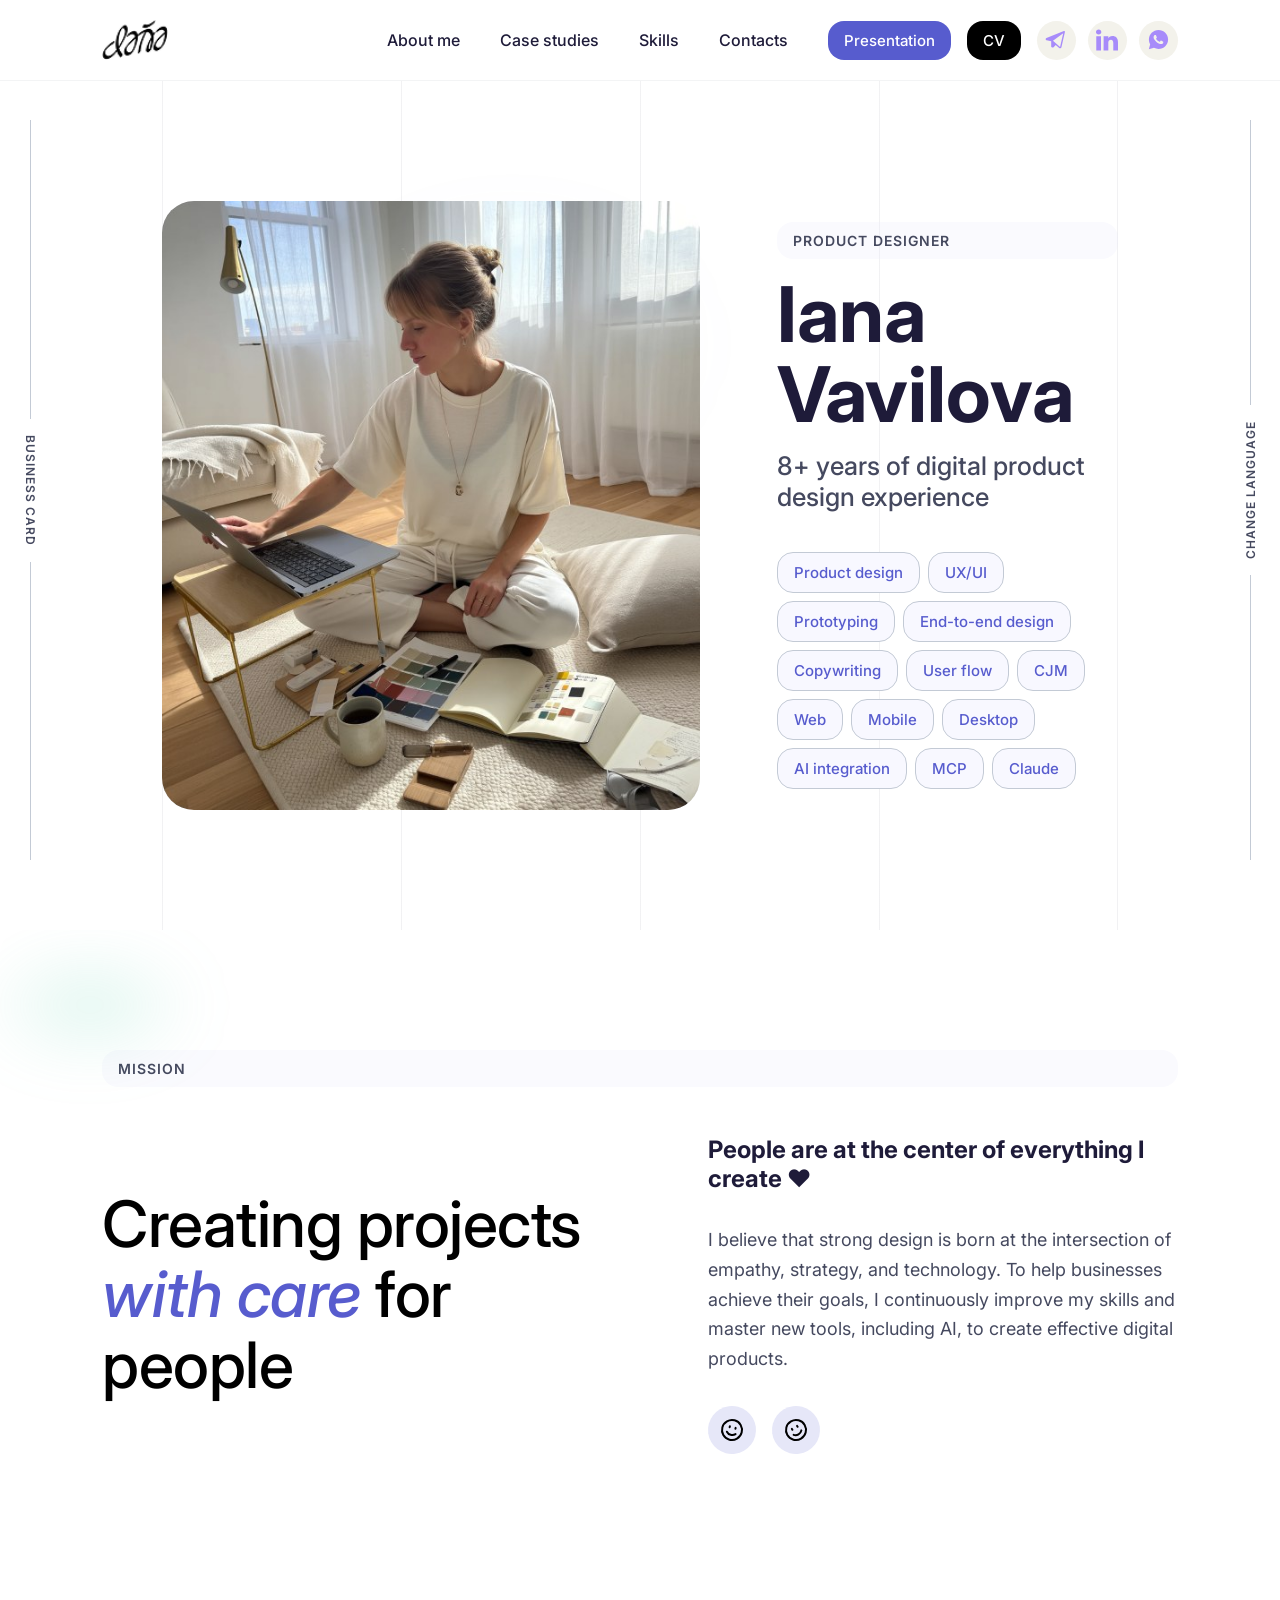
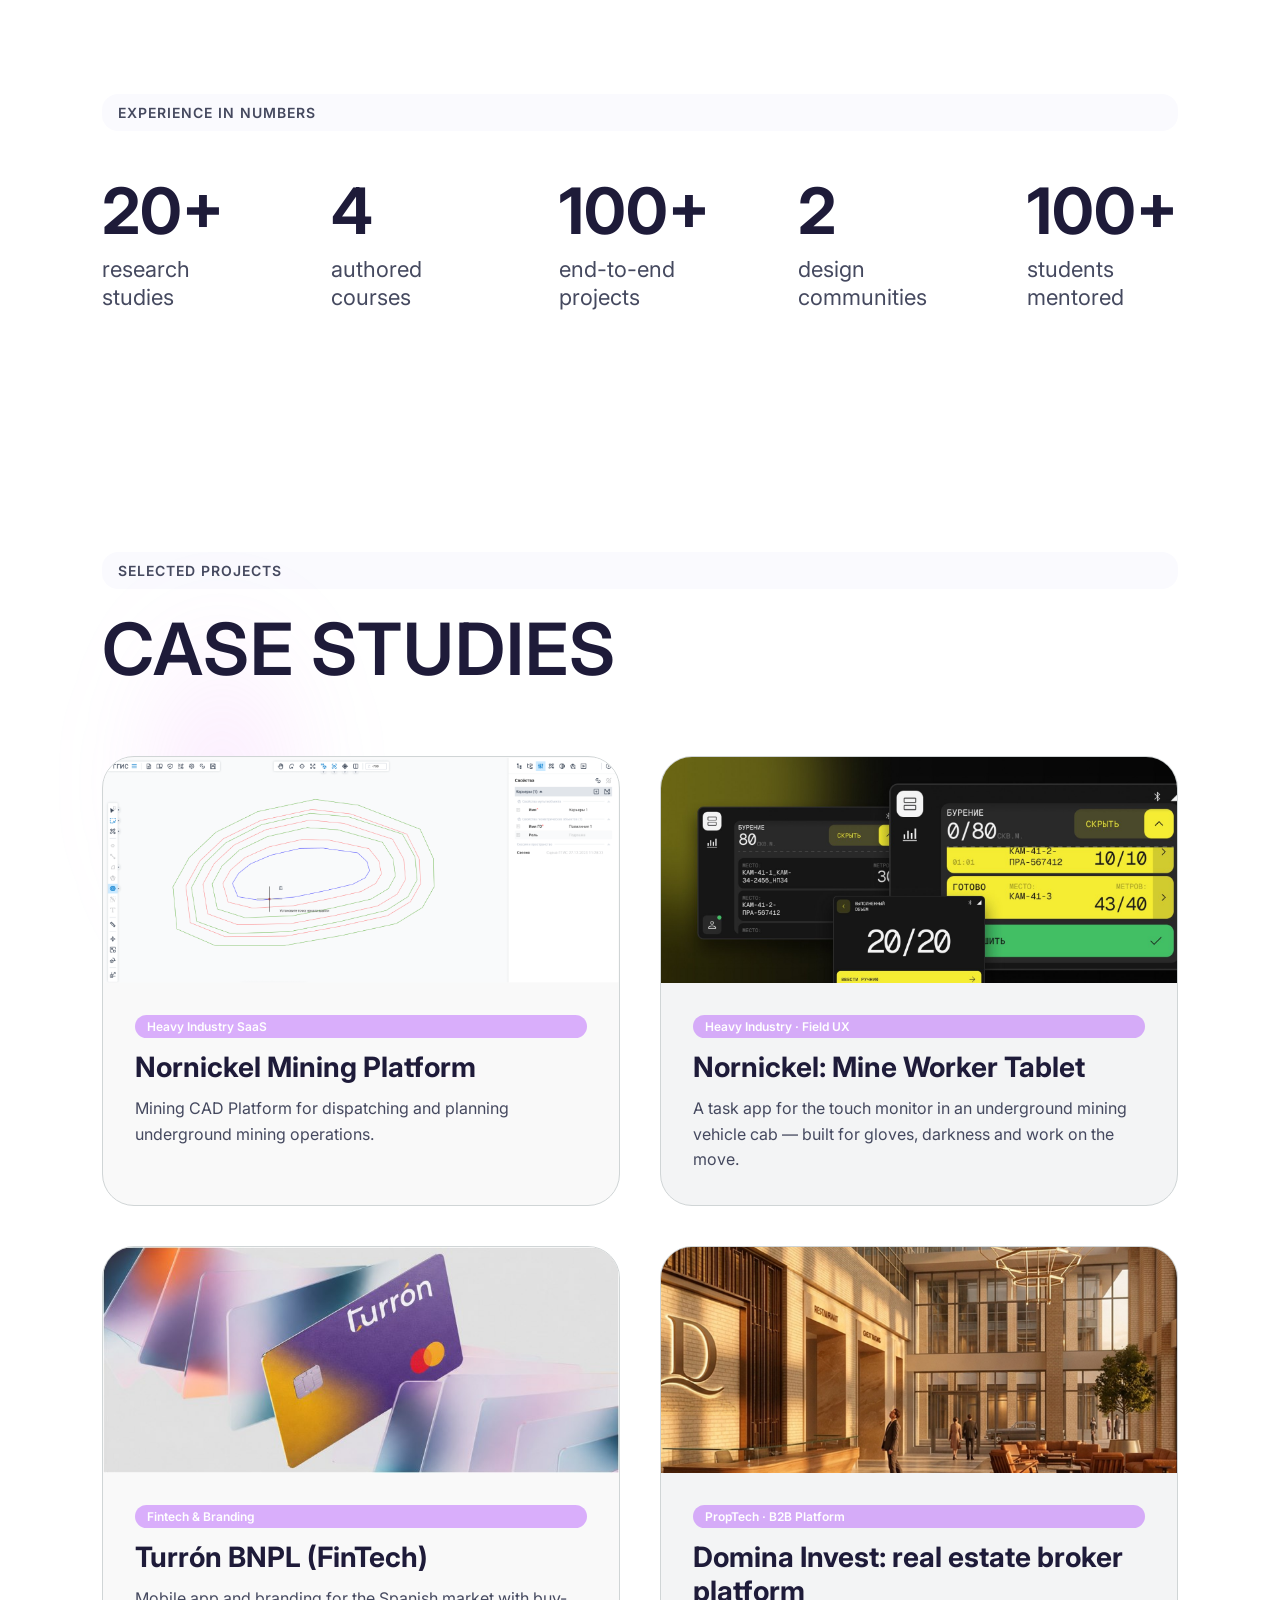
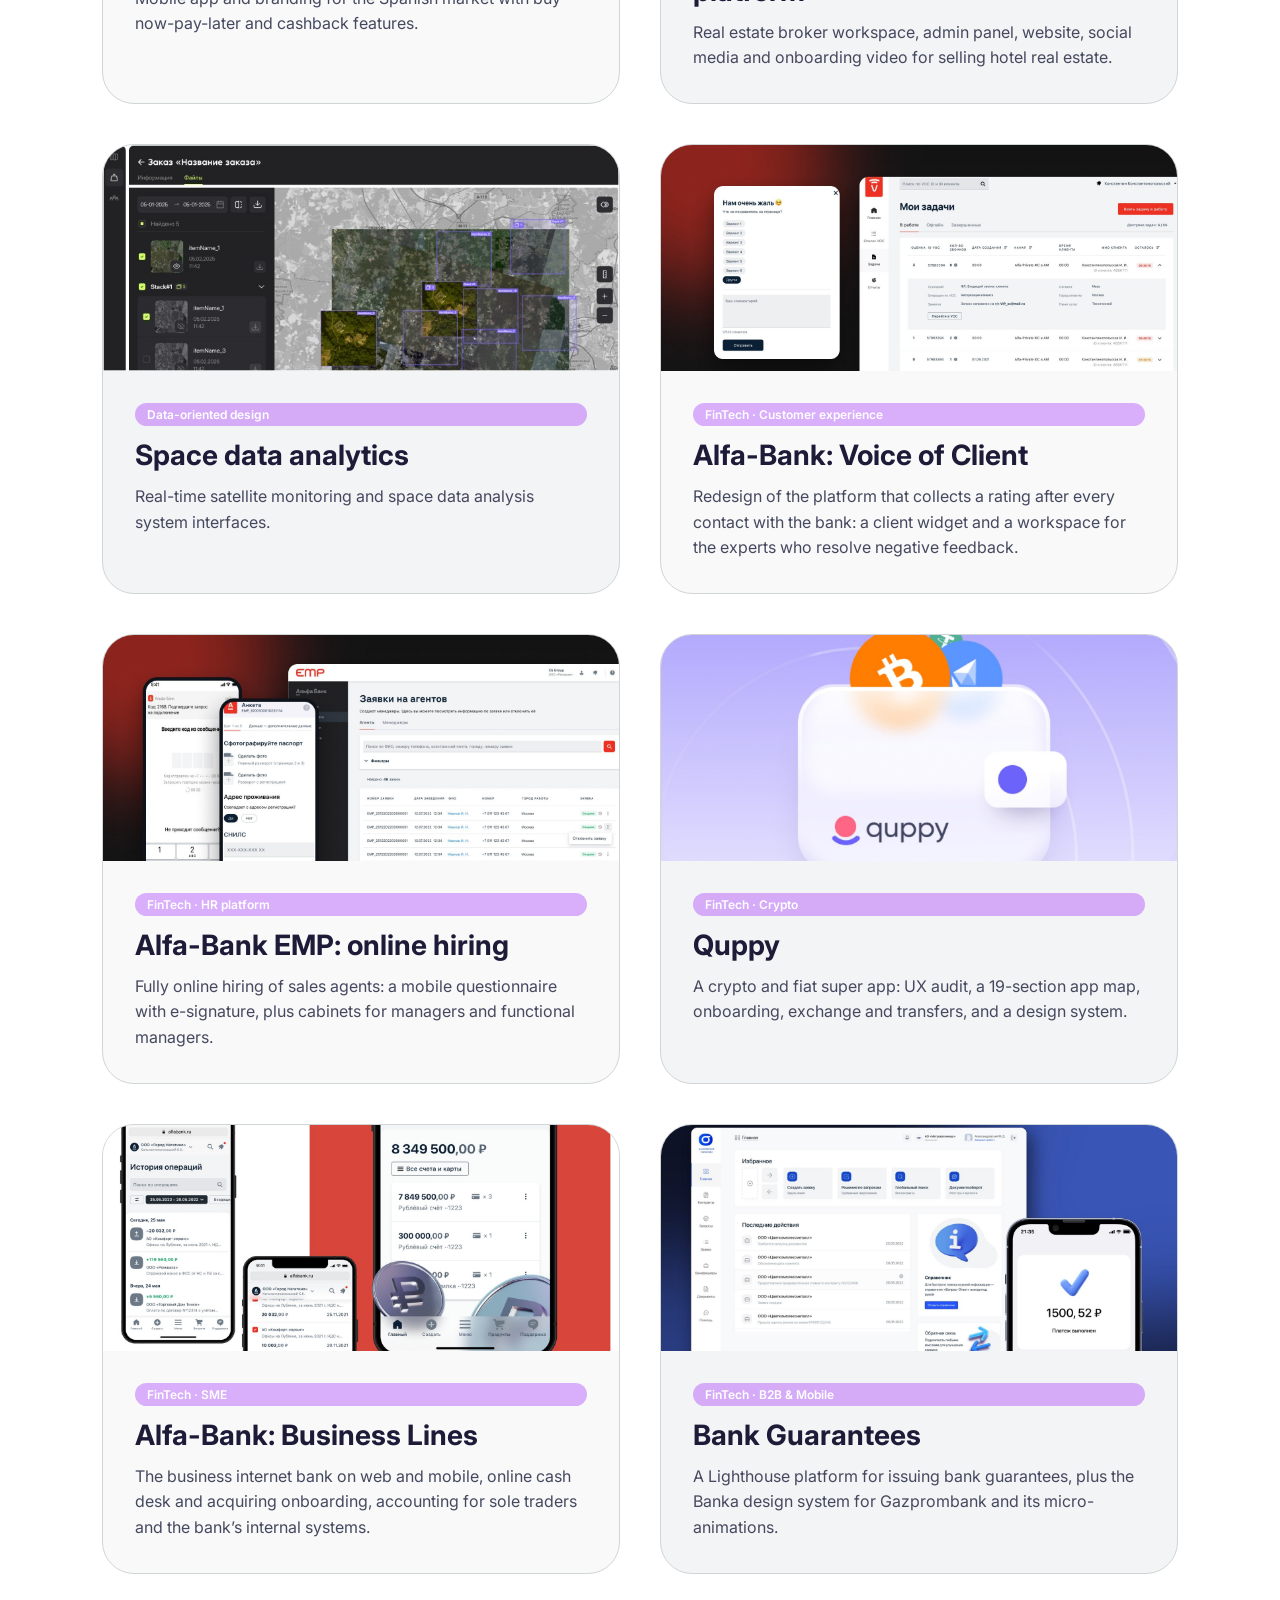
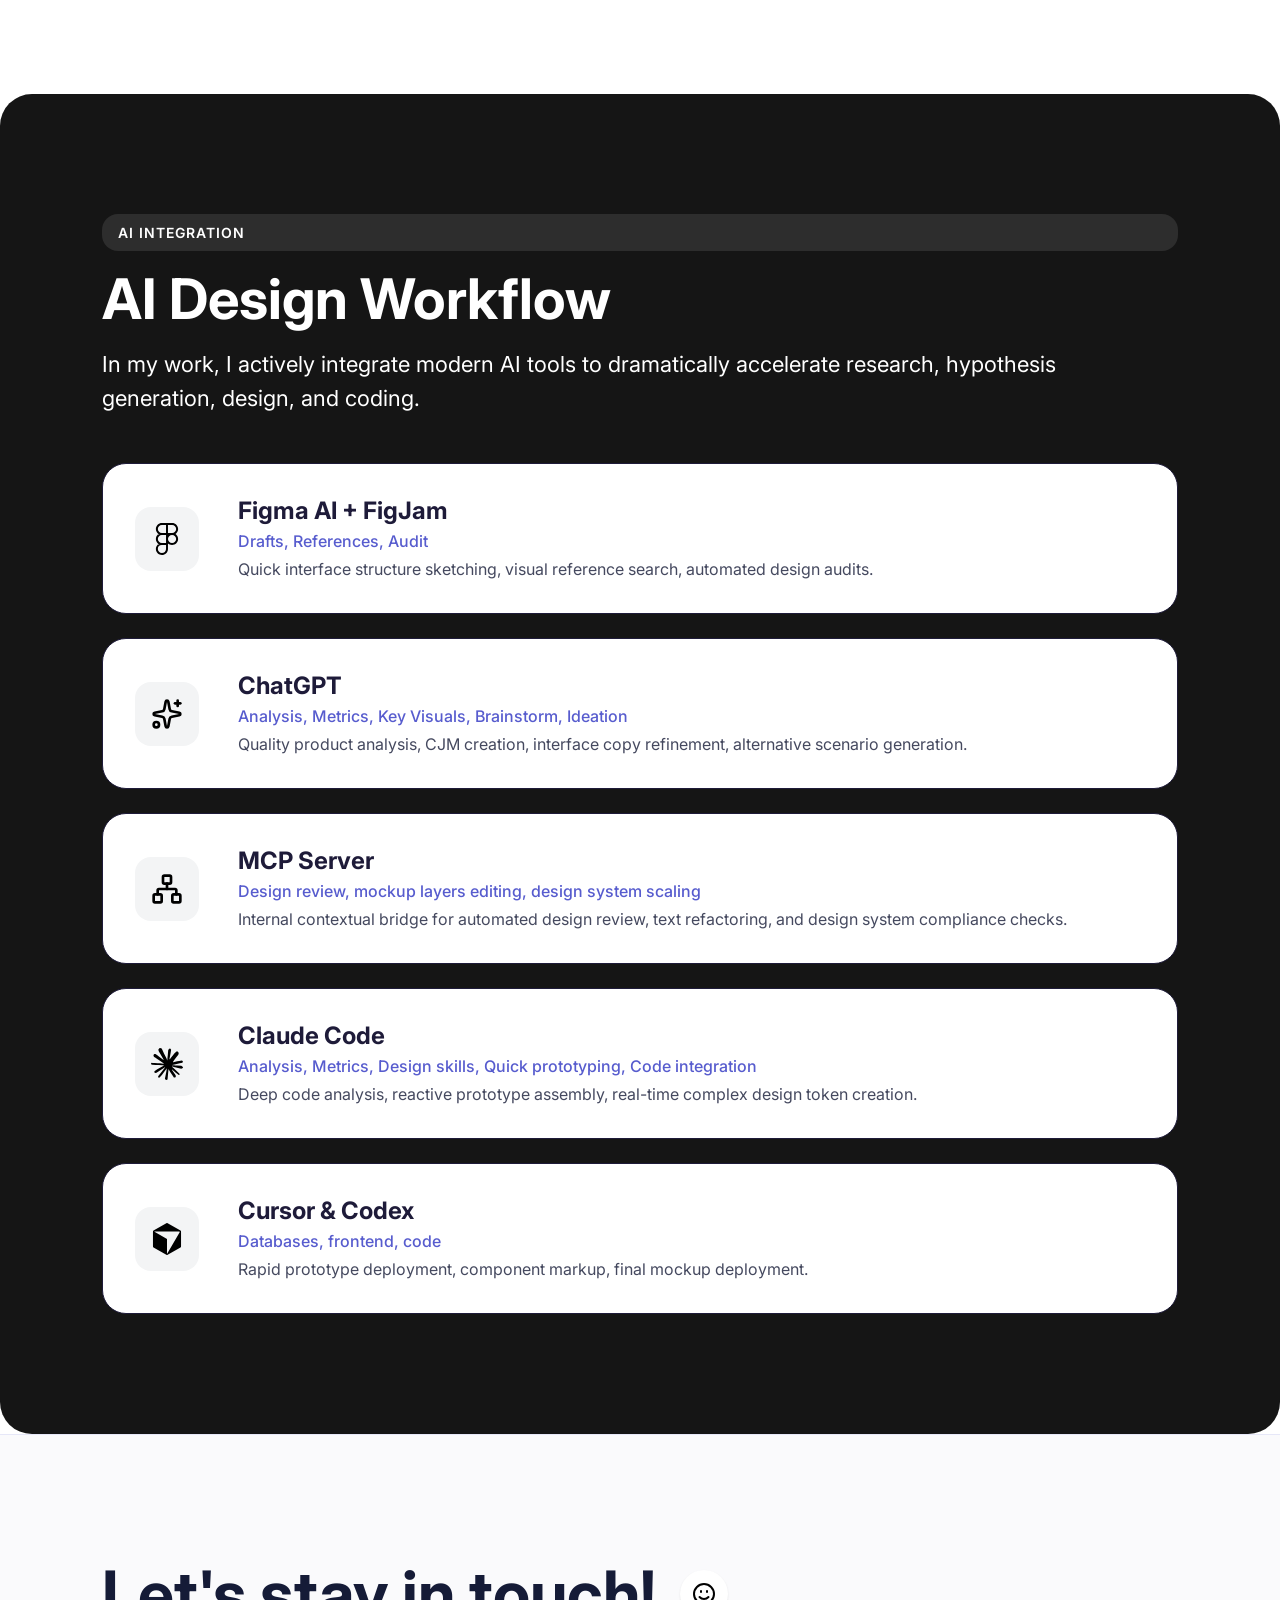
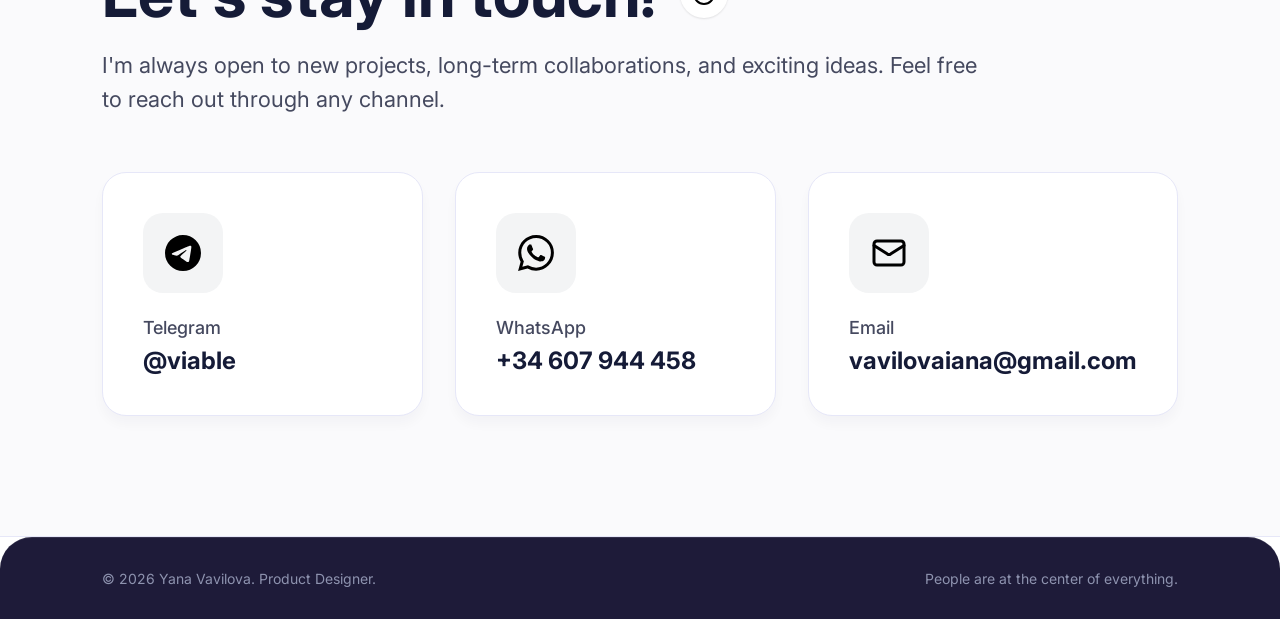
==== index.html @ 87c4b1e8 "Header Presentation button opens the Figma prototype Links to the Viable_personal-brand presentation" ====
<!DOCTYPE html>
<html lang="en">
<head>
<meta charset="UTF-8">
<meta name="viewport" content="width=device-width, initial-scale=1.0">
<title data-ru="Яна Вавилова — Продуктовый дизайнер">Iana Vavilova — Product Designer</title>
<meta name="description" content="Iana Vavilova, Product Designer. 8+ years of digital product design experience. Portfolio, case studies and contacts." data-ru="Яна Вавилова, продуктовый дизайнер. 8+ лет опыта в дизайне цифровых продуктов. Портфолио, кейсы и контакты.">
<link rel="icon" href="favicon.ico" sizes="any">
<link rel="icon" href="assets/img/favicon.svg" type="image/svg+xml">
<link rel="icon" href="assets/img/favicon-32.png" sizes="32x32" type="image/png">
<link rel="icon" href="assets/img/favicon-16.png" sizes="16x16" type="image/png">
<link rel="apple-touch-icon" href="assets/img/apple-touch-icon.png">
<link rel="preconnect" href="https://fonts.googleapis.com">
<link rel="preconnect" href="https://fonts.gstatic.com" crossorigin>
<link href="https://fonts.googleapis.com/css2?family=Inter:ital,wght@0,400;0,500;0,600;0,700;0,800;1,500&display=swap" rel="stylesheet">
<link rel="stylesheet" href="css/styles.css">
</head>
<body>

<a class="skip-link" href="#main" data-ru="Перейти к содержимому">Skip to content</a>

<header class="site-header">
  <div class="site-header__inner">
    <a href="#top" class="logo" aria-label="Iana Vavilova — home">
      <img src="assets/img/photos/logo.png" alt="Iana Vavilova logo" width="59" height="36">
    </a>

    <nav class="main-nav" aria-label="Primary">
      <button class="main-nav__toggle" id="navToggle" aria-expanded="false" aria-controls="navLinks">
        <span></span><span></span><span></span>
        <span class="sr-only">Menu</span>
      </button>
      <div class="main-nav__links" id="navLinks">
        <a href="#mission" data-ru="Обо мне">About me</a>
        <a href="#case-studies" data-ru="Кейсы">Case studies</a>
        <a href="#ai-tools" data-ru="Навыки">Skills</a>
        <a href="#contacts" data-ru="Контакты">Contacts</a>
        <div class="main-nav__buttons">
          <a class="tag tag--accent" href="https://www.figma.com/proto/rudZk6rEIAjRQLwwJBsMRe/Viable_personal-brand?node-id=20007962-11445&amp;p=f&amp;scaling=min-zoom&amp;content-scaling=fixed&amp;page-id=1213%3A22987&amp;starting-point-node-id=20007962%3A11445&amp;show-proto-sidebar=1" target="_blank" rel="noopener" data-ru="Презентация">Presentation</a>
          <a class="tag tag--dark" href="assets/cv/Iana-Vavilova-CV.pdf" download="Iana-Vavilova-CV.pdf" target="_blank" rel="noopener" data-ru="Резюме" data-ru-href="assets/cv/Yana-Vavilova-CV-RU.pdf" data-ru-download="Yana-Vavilova-CV-RU.pdf">CV</a>
          <div class="nav-socials" role="group" aria-label="Social links">
            <a class="nav-soc" href="https://t.me/viable" target="_blank" rel="noopener" aria-label="Telegram"><svg viewBox="0 0 20 20"><path d="M17.8813 2.04619C17.7844 1.96258 17.6666 1.90696 17.5405 1.88535C17.4144 1.86374 17.2848 1.87694 17.1656 1.92354L1.33283 8.11963C1.10844 8.20689 0.91847 8.36467 0.791518 8.56923C0.664565 8.7738 0.607501 9.01406 0.628917 9.25386C0.650332 9.49366 0.749068 9.72002 0.910259 9.89885C1.07145 10.0777 1.28637 10.1993 1.52267 10.2454L5.62501 11.0509V15.6251C5.62421 15.8743 5.69825 16.1179 5.83755 16.3245C5.97684 16.5311 6.17498 16.691 6.40626 16.7837C6.6372 16.878 6.89116 16.9006 7.13513 16.8487C7.37909 16.7967 7.60178 16.6725 7.77423 16.4923L9.75236 14.4407L12.8906 17.1876C13.1171 17.3884 13.4091 17.4996 13.7117 17.5001C13.8444 17.5 13.9762 17.4792 14.1024 17.4384C14.3086 17.373 14.494 17.2546 14.6403 17.0952C14.7865 16.9358 14.8885 16.7409 14.936 16.5298L18.107 2.73448C18.1354 2.61006 18.1294 2.48027 18.0896 2.35902C18.0498 2.23777 17.9778 2.12963 17.8813 2.04619ZM13.7133 16.2501L7.25392 10.586L16.5508 3.92276L13.7133 16.2501Z"/></svg></a>
            <a class="nav-soc" href="https://www.linkedin.com/in/vavilova/" target="_blank" rel="noopener" aria-label="LinkedIn"><svg viewBox="0 0 20 20"><path fill-rule="evenodd" d="M4.54075 19.5586V6.65985H0.253441V19.5586H4.54075ZM2.39707 4.89874C3.89214 4.89874 4.8227 3.90826 4.8227 2.67045C4.79484 1.40477 3.89215 0.441772 2.42544 0.441772C0.958878 0.441772 0 1.40477 0 2.67045C0 3.90826 0.930358 4.89874 2.36913 4.89874H2.39707Z"/><path fill-rule="evenodd" d="M6.91309 19.5586H11.2003V12.3554C11.2003 11.9699 11.2282 11.5848 11.3414 11.3092C11.6514 10.5389 12.3568 9.74121 13.5412 9.74121C15.0925 9.74121 15.7131 10.9241 15.7131 12.6581V19.5586H20V12.1626C20 8.20072 17.8849 6.35717 15.0642 6.35717C12.7513 6.35717 11.736 7.64994 11.1718 8.5305H11.2005V6.65985H6.9132C6.96946 7.87018 6.91309 19.5586 6.91309 19.5586Z"/></svg></a>
            <a class="nav-soc" href="https://wa.me/34607944458" data-ru-href="https://wa.me/79312444104" target="_blank" rel="noopener" aria-label="WhatsApp"><svg viewBox="0 0 20 20"><path d="M16.605 3.38509C14.9587 1.74447 12.7636 0.833008 10.4465 0.833008C5.62943 0.833008 1.72699 4.7219 1.72699 9.52224C1.72699 11.0413 2.15382 12.5604 2.88553 13.8365L1.66602 18.333L6.30016 17.1177C7.58065 17.7861 8.98309 18.1507 10.4465 18.1507C15.2636 18.1507 19.166 14.2618 19.166 9.46148C19.105 7.21322 18.2514 5.02572 16.605 3.38509ZM14.6538 12.6212C14.4709 13.1073 13.6172 13.5934 13.1904 13.6542C12.8245 13.715 12.3367 13.715 11.8489 13.5934C11.5441 13.4719 11.1172 13.3504 10.6294 13.1073C8.43431 12.1959 7.03187 10.0084 6.90992 9.82606C6.78797 9.70454 5.99529 8.67155 5.99529 7.5778C5.99529 6.48405 6.54406 5.99794 6.72699 5.75488C6.90992 5.51183 7.15382 5.51183 7.33675 5.51183C7.4587 5.51183 7.64162 5.51183 7.76357 5.51183C7.88553 5.51183 8.06845 5.45106 8.25138 5.87641C8.43431 6.30176 8.86114 7.39551 8.92211 7.45627C8.98309 7.5778 8.98309 7.69933 8.92211 7.82086C8.86114 7.94238 8.80016 8.06391 8.67821 8.18544C8.55626 8.30697 8.43431 8.48926 8.37333 8.55002C8.25138 8.67155 8.12943 8.79308 8.25138 8.97537C8.37333 9.21842 8.80016 9.88683 9.47089 10.4945C10.3246 11.2236 10.9953 11.4667 11.2392 11.5882C11.4831 11.7097 11.605 11.649 11.727 11.5275C11.8489 11.4059 12.2758 10.9198 12.3977 10.6768C12.5197 10.4337 12.7026 10.4945 12.8855 10.5552C13.0685 10.616 14.166 11.1629 14.3489 11.2844C14.5928 11.4059 14.7148 11.4667 14.7758 11.5275C14.8367 11.7097 14.8367 12.1351 14.6538 12.6212Z"/></svg></a>
          </div>
        </div>
      </div>
    </nav>
  </div>
</header>

<main id="main">

  <!-- Hero -->
  <section class="hero" id="top">
    <div class="lang-rail lang-rail--left">
      <span class="lang-rail__line" aria-hidden="true"></span>
      <a href="card/" class="lang-rail__label" data-ru="Визитка" aria-label="Open digital business card" data-ru-aria-label="Открыть цифровую визитку">Business card</a>
      <span class="lang-rail__line" aria-hidden="true"></span>
    </div>

    <div class="hero__inner">
      <span class="hero__glow" aria-hidden="true"></span>

      <div class="hero__photo">
        <img src="assets/img/photos/portrait.jpg" alt="Portrait of Iana Vavilova" width="600" height="680" loading="eager">
      </div>

      <div class="hero__info">
        <div class="hero__name-wrap">
          <span class="label-pill" data-ru="Продуктовый дизайнер">Product designer</span>
          <h1 class="hero__name" data-ru-html="Яна<br>Вавилова">Iana<br>Vavilova</h1>
          <p class="hero__subtitle" data-ru="8+ лет опыта в дизайне цифровых продуктов">8+ years of digital product design experience</p>
        </div>

        <ul class="tags-grid" aria-label="Skills">
          <li class="tag tag--outline" data-ru="Продуктовый дизайн">Product design</li>
          <li class="tag tag--outline" data-ru="UX/UI">UX/UI</li>
          <li class="tag tag--outline" data-ru="Прототипирование">Prototyping</li>
          <li class="tag tag--outline" data-ru="Сквозное проектирование">End-to-end design</li>
          <li class="tag tag--outline" data-ru="Редактура и текст">Copywriting</li>
          <li class="tag tag--outline" data-ru="Пользовательские сценарии">User flow</li>
          <li class="tag tag--outline" data-ru="CJM">CJM</li>
          <li class="tag tag--outline" data-ru="Веб">Web</li>
          <li class="tag tag--outline" data-ru="Мобильные приложения">Mobile</li>
          <li class="tag tag--outline" data-ru="Десктоп">Desktop</li>
          <li class="tag tag--outline" data-ru="Интеграция AI">AI integration</li>
          <li class="tag tag--outline" data-ru="MCP">MCP</li>
          <li class="tag tag--outline" data-ru="Claude">Claude</li>
        </ul>
      </div>
    </div>

    <div class="lang-rail">
      <span class="lang-rail__line" aria-hidden="true"></span>
      <button type="button" id="langToggle" class="lang-rail__label" data-ru="Сменить язык" aria-label="Change language">Change language</button>
      <span class="lang-rail__line" aria-hidden="true"></span>
    </div>
  </section>

  <!-- Mission -->
  <section class="mission" id="mission">
    <span class="mission__glow" aria-hidden="true"></span>
    <span class="label-pill" data-ru="Миссия">Mission</span>

    <div class="mission__content">
      <h2 class="mission__headline" data-ru-html="Создавать проекты<br><em>с заботой</em> о людях">Creating projects<br><em>with care</em> for people</h2>

      <div class="mission__details">
        <p class="mission__statement" data-ru-html="Люди — в центре всего, что я создаю <span aria-hidden=&quot;true&quot;>❤</span>">People are at the center of everything I create <span aria-hidden="true">❤</span></p>
        <p class="mission__text" data-ru="Я верю, что сильный дизайн рождается на стыке эмпатии, стратегии и технологий. Чтобы помогать бизнесу достигать его целей, я постоянно развиваю навыки и осваиваю новые инструменты, включая AI, для создания эффективных цифровых продуктов.">I believe that strong design is born at the intersection of empathy, strategy, and technology. To help businesses achieve their goals, I continuously improve my skills and master new tools, including AI, to create effective digital products.</p>
        <div class="smiley-row" aria-hidden="true">
          <span class="smiley-bubble smiley-bubble--tilt-left"><img src="assets/img/icons/smile.svg" alt="" width="24" height="24"></span>
          <span class="smiley-bubble smiley-bubble--tilt-right"><img src="assets/img/icons/smile.svg" alt="" width="24" height="24"></span>
        </div>
      </div>
    </div>
  </section>

  <!-- Stats -->
  <section class="stats">
    <span class="label-pill" data-ru="Опыт в цифрах">Experience in numbers</span>

    <div class="stats__row">
      <div class="stat">
        <p class="stat__number">20+</p>
        <p class="stat__label" data-ru-html="проведённых<br>UX-исследований">research<br>studies</p>
      </div>
      <div class="stat">
        <p class="stat__number">4</p>
        <p class="stat__label" data-ru-html="созданных<br>курсов по дизайну">authored<br>courses</p>
      </div>
      <div class="stat">
        <p class="stat__number">100+</p>
        <p class="stat__label" data-ru-html="реализованных<br>end-to-end проектов">end-to-end<br>projects</p>
      </div>
      <div class="stat">
        <p class="stat__number">2</p>
        <p class="stat__label" data-ru-html="дизайн-<br>сообщества">design<br>communities</p>
      </div>
      <div class="stat">
        <p class="stat__number">100+</p>
        <p class="stat__label" data-ru-html="выпускников-<br>менти">students<br>mentored</p>
      </div>
    </div>
  </section>

  <!-- Project showcase -->
  <section class="showcase" id="case-studies">
    <span class="showcase__glow" aria-hidden="true"></span>

    <div class="showcase__header">
      <span class="label-pill" data-ru="Избранные проекты">Selected projects</span>
      <h2 class="showcase__title" data-ru="Кейсы">Case studies</h2>
    </div>

    <div class="projects-grid">
      <a class="project-card" href="case-studies/nornickel.html">
        <div class="project-card__image">
          <img src="assets/img/photos/project-nornickel.png" alt="Nornickel Mining Platform preview" width="780" height="342" loading="lazy">
        </div>
        <div class="project-card__body">
          <span class="badge" data-ru="Тяжелая промышленность SaaS">Heavy Industry SaaS</span>
          <h3 data-ru="Платформа ГГИС Норникель">Nornickel Mining Platform</h3>
          <p data-ru="Проектирование CAD-систем и интерфейсов для диспетчеризации и планирования подземных горных работ.">Mining CAD Platform for dispatching and planning underground mining operations.</p>
        </div>
      </a>

      <a class="project-card project-card--muted" href="case-studies/nornickel-tablet.html">
        <div class="project-card__image">
          <img src="assets/img/photos/project-nornickel-tablet.jpg" alt="Nornickel mine worker tablet preview: drilling task screens in yellow on black" width="780" height="342" loading="lazy">
        </div>
        <div class="project-card__body">
          <span class="badge" data-ru="Тяжелая промышленность · Полевой UX">Heavy Industry · Field UX</span>
          <h3 data-ru="Норникель: планшет горняка">Nornickel: Mine Worker Tablet</h3>
          <p data-ru="Приложение задач для сенсорного монитора в кабине подземной техники — для работы в перчатках, в темноте и на ходу.">A task app for the touch monitor in an underground mining vehicle cab — built for gloves, darkness and work on the move.</p>
        </div>
      </a>

      <a class="project-card" href="case-studies/turron.html">
        <div class="project-card__image">
          <img src="assets/img/photos/project-turron.jpg" alt="Turrón BNPL preview" width="780" height="342" loading="lazy">
        </div>
        <div class="project-card__body">
          <span class="badge" data-ru="FinTech и брендинг">Fintech &amp; Branding</span>
          <h3 data-ru="Turrón BNPL (Испанский рынок)">Turrón BNPL (FinTech)</h3>
          <p data-ru="Мобильное приложение и бренд-система для BNPL-сервиса с функцией умного кэшбэка.">Mobile app and branding for the Spanish market with buy-now-pay-later and cashback features.</p>
        </div>
      </a>

      <a class="project-card project-card--muted" href="case-studies/domina.html">
        <div class="project-card__image">
          <img src="assets/img/photos/project-domina.jpg" alt="Domina Invest partner platform preview" width="780" height="342" loading="lazy">
        </div>
        <div class="project-card__body">
          <span class="badge" data-ru="PropTech · B2B-платформа">PropTech · B2B Platform</span>
          <h3 data-ru="Domina Invest: платформа для агентов">Domina Invest: real estate broker platform</h3>
          <p data-ru="Кабинет агента, админка, сайт, соцсети и онбординг-видео для продажи отельной недвижимости.">Real estate broker workspace, admin panel, website, social media and onboarding video for selling hotel real estate.</p>
        </div>
      </a>

      <a class="project-card project-card--muted" href="case-studies/space-data.html">
        <div class="project-card__image">
          <img src="assets/img/photos/project-space-data.jpg" alt="Space data analytics preview" width="780" height="342" loading="lazy">
        </div>
        <div class="project-card__body">
          <span class="badge" data-ru="Проектирование сложных данных">Data-oriented design</span>
          <h3 data-ru="Аналитика космических данных">Space data analytics</h3>
          <p data-ru="Интерфейсы систем мониторинга спутников и анализа сложных пространственных данных в реальном времени.">Real-time satellite monitoring and space data analysis system interfaces.</p>
        </div>
      </a>

      <a class="project-card" href="case-studies/alfa-voc.html">
        <div class="project-card__image">
          <img src="assets/img/photos/project-alfa-voc.jpg" alt="Alfa-Bank Voice of Client preview: rating widget and expert task list" width="780" height="342" loading="lazy">
        </div>
        <div class="project-card__body">
          <span class="badge" data-ru="FinTech · Клиентский опыт">FinTech · Customer experience</span>
          <h3 data-ru="Альфа-Банк: Голос клиента">Alfa-Bank: Voice of Client</h3>
          <p data-ru="Редизайн платформы оценок после каждого контакта с банком: виджет для клиентов и рабочее место экспертов, которые отрабатывают негатив.">Redesign of the platform that collects a rating after every contact with the bank: a client widget and a workspace for the experts who resolve negative feedback.</p>
        </div>
      </a>

      <a class="project-card" href="case-studies/alfa-emp.html">
        <div class="project-card__image">
          <img src="assets/img/photos/project-alfa-emp.jpg" alt="Alfa-Bank EMP preview: mobile candidate questionnaire and agent requests table" width="780" height="342" loading="lazy">
        </div>
        <div class="project-card__body">
          <span class="badge" data-ru="FinTech · HR-платформа">FinTech · HR platform</span>
          <h3 data-ru="Альфа-Банк EMP: найм онлайн">Alfa-Bank EMP: online hiring</h3>
          <p data-ru="Полностью онлайн-трудоустройство агентов: мобильная анкета с электронной подписью и кабинеты для менеджеров и руководителей.">Fully online hiring of sales agents: a mobile questionnaire with e-signature, plus cabinets for managers and functional managers.</p>
        </div>
      </a>

      <a class="project-card project-card--muted" href="case-studies/quppy.html">
        <div class="project-card__image">
          <img src="assets/img/photos/project-quppy.jpg" alt="Quppy wallet illustration with Bitcoin, Ethereum and Tether coins" width="780" height="342" loading="lazy">
        </div>
        <div class="project-card__body">
          <span class="badge" data-ru="FinTech · Крипто">FinTech · Crypto</span>
          <h3>Quppy</h3>
          <p data-ru="Суперприложение для крипты и фиата: аудит UX, карта из 19 разделов, онбординг, обмен и переводы, дизайн-система.">A crypto and fiat super app: UX audit, a 19-section app map, onboarding, exchange and transfers, and a design system.</p>
        </div>
      </a>

      <a class="project-card" href="case-studies/business-lines.html">
        <div class="project-card__image">
          <img src="assets/img/photos/project-business-lines.jpg" alt="Alfa-Bank business internet bank on mobile" data-ru-alt="Интернет-банк Альфа-Бизнес в мобильном" width="780" height="342" loading="lazy">
        </div>
        <div class="project-card__body">
          <span class="badge" data-ru="FinTech · Малый бизнес">FinTech · SME</span>
          <h3 data-ru="Альфа-Банк: бизнес-линии">Alfa-Bank: Business Lines</h3>
          <p data-ru="Интернет-банк для бизнеса на вебе и в мобильном, онлайн-подключение кассы и эквайринга, бухгалтерия для ИП и внутренние системы банка.">The business internet bank on web and mobile, online cash desk and acquiring onboarding, accounting for sole traders and the bank’s internal systems.</p>
        </div>
      </a>

      <a class="project-card project-card--muted" href="case-studies/bank-guarantees.html">
        <div class="project-card__image">
          <img src="assets/img/photos/project-bank-guarantees.jpg" alt="Lighthouse bank guarantees platform and a mobile payment status screen" data-ru-alt="Платформа банковских гарантий Lighthouse и мобильный статусный экран" width="780" height="342" loading="lazy">
        </div>
        <div class="project-card__body">
          <span class="badge" data-ru="FinTech · B2B и мобильный банк">FinTech · B2B &amp; Mobile</span>
          <h3 data-ru="Банковские гарантии">Bank Guarantees</h3>
          <p data-ru="Платформа Lighthouse для выдачи банковских гарантий, дизайн-система Banka для Газпромбанка и её микроанимации.">A Lighthouse platform for issuing bank guarantees, plus the Banka design system for Gazprombank and its micro-animations.</p>
        </div>
      </a>
    </div>
  </section>

  <!-- AI Tools -->
  <section class="ai-tools" id="ai-tools">
    <div class="ai-tools__header">
      <span class="label-pill label-pill--dark" data-ru="Интеграция AI">AI integration</span>
      <h2 data-ru="AI-процесс в проектировании">AI Design Workflow</h2>
      <p data-ru="Я активно интегрирую искусственный интеллект в свою работу для кратного ускорения исследований, генерации продуктовых гипотез, создания интерфейсов и написания кода.">In my work, I actively integrate modern AI tools to dramatically accelerate research, hypothesis generation, design, and coding.</p>
    </div>

    <ul class="tools-stack">
      <li class="tool-row">
        <span class="tool-row__icon"><img src="assets/img/icons/figma.svg" alt="" width="32" height="32"></span>
        <div class="tool-row__text">
          <h3>Figma AI + FigJam</h3>
          <p class="tool-row__use" data-ru="Черновики, Референсы, Дизайн-аудиты">Drafts, References, Audit</p>
          <p data-ru="Быстрое прототипирование структуры разделов, автоматизированный поиск лучших визуальных решений и базовый аудит макетов.">Quick interface structure sketching, visual reference search, automated design audits.</p>
        </div>
      </li>
      <li class="tool-row">
        <span class="tool-row__icon"><img src="assets/img/icons/chatgpt.svg" alt="" width="32" height="32"></span>
        <div class="tool-row__text">
          <h3>ChatGPT</h3>
          <p class="tool-row__use" data-ru="Аналитика, Метрики, CJM, Брейншторм, Генерация идей">Analysis, Metrics, Key Visuals, Brainstorm, Ideation</p>
          <p data-ru="Качественный продуктовый анализ, проектирование CJM, проработка микрокопирайтинга и формулирование альтернативных сценариев использования.">Quality product analysis, CJM creation, interface copy refinement, alternative scenario generation.</p>
        </div>
      </li>
      <li class="tool-row">
        <span class="tool-row__icon"><img src="assets/img/icons/mcp.svg" alt="" width="32" height="32"></span>
        <div class="tool-row__text">
          <h3 data-ru="MCP Сервер">MCP Server</h3>
          <p class="tool-row__use" data-ru="Дизайн-ревью, работа со слоями макета, масштабирование дизайн-систем">Design review, mockup layers editing, design system scaling</p>
          <p data-ru="Внутренний контекстный мост для автоматизированного дизайн-ревью, рефакторинга текста и проверки соответствия дизайн-системе.">Internal contextual bridge for automated design review, text refactoring, and design system compliance checks.</p>
        </div>
      </li>
      <li class="tool-row">
        <span class="tool-row__icon"><img src="assets/img/icons/claude.svg" alt="" width="32" height="32"></span>
        <div class="tool-row__text">
          <h3>Claude Code</h3>
          <p class="tool-row__use" data-ru="Сложные прототипы, интеграция кода, генерация токенов">Analysis, Metrics, Design skills, Quick prototyping, Code integration</p>
          <p data-ru="Глубокий анализ кода, сборка интерактивных реактивных прототипов и генерация комплексных дизайн-токенов в реальном времени.">Deep code analysis, reactive prototype assembly, real-time complex design token creation.</p>
        </div>
      </li>
      <li class="tool-row">
        <span class="tool-row__icon"><img src="assets/img/icons/cursor.svg" alt="" width="32" height="32"></span>
        <div class="tool-row__text">
          <h3>Cursor &amp; Codex</h3>
          <p class="tool-row__use" data-ru="Базы данных, фронтенд, код">Databases, frontend, code</p>
          <p data-ru="Быстрое развёртывание прототипов, вёрстка компонентов и финальная сборка макетов.">Rapid prototype deployment, component markup, final mockup deployment.</p>
        </div>
      </li>
    </ul>
  </section>

  <!-- Contacts -->
  <section class="contacts" id="contacts">
    <div class="contacts__header">
      <div class="contacts__title-row">
        <h2 data-ru="Давайте общаться!">Let's stay in touch!</h2>
        <span class="smiley-bubble smiley-bubble--card" aria-hidden="true"><img src="assets/img/icons/smile.svg" alt="" width="24" height="24"></span>
      </div>
      <p data-ru="Я всегда открыта для новых проектов, долгосрочного сотрудничества и классных идей. Свяжитесь со мной любым удобным способом.">I'm always open to new projects, long-term collaborations, and exciting ideas. Feel free to reach out through any channel.</p>
    </div>

    <div class="contact-cards">
      <a class="contact-card" href="https://t.me/viable" target="_blank" rel="noopener">
        <span class="contact-card__icon contact-card__icon--telegram"><img src="assets/img/icons/telegram.svg" alt="" width="36" height="36"></span>
        <span class="contact-card__text">
          <span class="contact-card__label">Telegram</span>
          <span class="contact-card__value">@viable</span>
        </span>
      </a>
      <a class="contact-card" href="https://wa.me/34607944458" data-ru-href="https://wa.me/79312444104" target="_blank" rel="noopener">
        <span class="contact-card__icon contact-card__icon--whatsapp"><img src="assets/img/icons/whatsapp.svg" alt="" width="36" height="36"></span>
        <span class="contact-card__text">
          <span class="contact-card__label">WhatsApp</span>
          <span class="contact-card__value" data-ru="+7 931 2444104">+34 607 944 458</span>
        </span>
      </a>
      <a class="contact-card" href="mailto:vavilovaiana@gmail.com">
        <span class="contact-card__icon contact-card__icon--email"><img src="assets/img/icons/mail.svg" alt="" width="36" height="36"></span>
        <span class="contact-card__text">
          <span class="contact-card__label" data-ru="Электронная почта">Email</span>
          <span class="contact-card__value">vavilovaiana@gmail.com</span>
        </span>
      </a>
    </div>
  </section>

</main>

<footer class="site-footer">
  <p>&copy; <span id="year">2026</span> <span data-ru="Яна Вавилова. Продуктовый дизайнер.">Yana Vavilova. Product Designer.</span></p>
  <p data-ru="В центре всего, что я создаю — люди.">People are at the center of everything.</p>
</footer>

<script src="js/main.js"></script>
</body>
</html>
---- css/styles.css ----
/* ==========================================================================
   Iana Vavilova — Portfolio
   Design source: Figma (Viable_personal-brand)
   ========================================================================== */

:root {
  /* Colors */
  --c-bg: #ffffff;
  --c-text: #1e1b39;
  --c-text-secondary: #45495f;
  --c-text-muted: #8e93af;
  --c-accent: #575cce;
  --c-accent-soft-bg: rgba(230, 231, 248, 0.2);
  --c-tag-bg: #f8f8ff;
  --c-border: #c3cad5;
  --c-border-light: #f3f4f5;
  --c-border-mid: #d0d5d6;
  --c-border-lav: #e6e7f8;
  --c-badge-bg: rgba(143, 0, 255, 0.3);
  --c-dark-bg: #151515;
  --c-footer-bg: #1e1b39;
  --c-light-bg: #fafafc;
  --c-card-bg: #f9f9f9;
  --c-card-muted-bg: #f3f4f5;
  --c-black: #000000;
  --c-footer-muted: #8e93af;

  /* Type */
  --font-sans: -apple-system, BlinkMacSystemFont, "SF Pro Display", "Inter", "Segoe UI", Roboto, Helvetica, Arial, sans-serif;

  /* Layout */
  --side-pad: clamp(20px, 8vw, 160px);
  --section-pad-y: clamp(56px, 10vw, 120px);
  --max-content: 1600px;
}

/* ---- Reset ---------------------------------------------------------- */
*, *::before, *::after { box-sizing: border-box; }
html { scroll-behavior: smooth; }
body {
  margin: 0;
  font-family: var(--font-sans);
  color: var(--c-text);
  background: var(--c-bg);
  -webkit-font-smoothing: antialiased;
  text-rendering: optimizeLegibility;
}
img { max-width: 100%; display: block; }
a { color: inherit; text-decoration: none; }
ul { list-style: none; margin: 0; padding: 0; }
h1, h2, h3, p { margin: 0; }
button { font: inherit; background: none; border: none; cursor: pointer; }

.sr-only {
  position: absolute;
  width: 1px; height: 1px;
  padding: 0; margin: -1px;
  overflow: hidden;
  clip: rect(0,0,0,0);
  white-space: nowrap;
  border: 0;
}

.skip-link {
  position: absolute;
  left: -999px;
  top: 0;
  background: var(--c-accent);
  color: #fff;
  padding: 12px 20px;
  z-index: 100;
  border-radius: 0 0 8px 0;
}
.skip-link:focus { left: 0; }

/* ---- Shared components ----------------------------------------------- */

.label-pill {
  display: inline-flex;
  align-items: center;
  background: var(--c-accent-soft-bg);
  color: var(--c-text-secondary);
  font-weight: 600;
  font-size: 14px;
  letter-spacing: 1px;
  text-transform: uppercase;
  padding: 10px 16px;
  border-radius: 16px;
}
.label-pill--dark {
  background: rgba(255, 255, 255, 0.1);
  color: #fff;
}

.tag {
  display: inline-flex;
  align-items: center;
  justify-content: center;
  padding: 10px 16px;
  border-radius: 16px;
  font-weight: 500;
  font-size: 15px;
  white-space: nowrap;
}
.tag--outline {
  background: var(--c-tag-bg);
  border: 1px solid var(--c-border);
  color: var(--c-accent);
}
.tag--accent {
  background: var(--c-accent);
  color: #fff;
}
.tag--dark {
  background: var(--c-black);
  color: #fff;
}

.badge {
  display: inline-flex;
  align-items: center;
  background: var(--c-badge-bg);
  color: #fff;
  font-weight: 600;
  font-size: 12px;
  padding: 4px 12px;
  border-radius: 16px;
}

.smiley-bubble {
  display: inline-flex;
  align-items: center;
  justify-content: center;
  width: 48px;
  height: 48px;
  padding: 8px;
  border-radius: 100px;
  background: var(--c-border-lav);
  color: var(--c-accent);
}
.smiley-bubble--tilt-left { transform: rotate(15deg); }
.smiley-bubble--tilt-right { transform: rotate(-30deg); }
.smiley-bubble--card {
  background: #fff;
  box-shadow: 0 1px 2px rgba(12, 12, 13, 0.1);
  color: var(--c-text);
}

/* ==========================================================================
   Header
   ========================================================================== */

.site-header {
  background: var(--c-bg);
  border-bottom: 1px solid var(--c-border-light);
  position: sticky;
  top: 0;
  z-index: 50;
}
.site-header__inner {
  display: flex;
  align-items: center;
  justify-content: space-between;
  padding: 20px var(--side-pad);
  gap: 24px;
}
.logo img { height: 40px; width: auto; }

.main-nav__links {
  display: flex;
  align-items: center;
  gap: 40px;
}
.main-nav__links > a {
  font-weight: 500;
  font-size: 16px;
  color: var(--c-text);
}
.main-nav__links > a:hover { color: var(--c-accent); }
.main-nav__buttons {
  display: flex;
  align-items: center;
  gap: 16px;
}
.main-nav__buttons .tag { cursor: pointer; }

/* Social buttons in the header — copied from the digital business card (Default / Hover / Pressed) */
.nav-socials { display: flex; align-items: center; gap: 12px; }
.nav-soc {
  width: 39px; height: 39px; border-radius: 999px; /* round, same height as .tag (Presentation / CV) */
  display: inline-flex; align-items: center; justify-content: center; flex: 0 0 auto;
  background: #F3F2EB;
  transition: background 0.15s ease, transform 0.15s ease;
}
.nav-soc svg { width: 22px; height: 22px; fill: #A78BFA; transition: fill 0.15s ease; }
.nav-soc:hover { background: #EDE7FE; }
.nav-soc:active { background: #DCD0FD; transform: scale(0.96); }
.nav-soc:active svg { fill: #7E5DE8; }
.nav-soc:focus-visible { outline: 2px solid #A78BFA; outline-offset: 3px; }

.main-nav__toggle {
  display: none;
  flex-direction: column;
  justify-content: center;
  gap: 5px;
  width: 32px;
  height: 32px;
}
.main-nav__toggle span {
  display: block;
  height: 2px;
  background: var(--c-text);
  border-radius: 2px;
}

/* ==========================================================================
   Hero
   ========================================================================== */

.hero {
  display: flex;
  align-items: stretch;
  width: 100%;
}
.hero__inner {
  position: relative;
  isolation: isolate;
  flex: 1 1 0;
  display: flex;
  align-items: center;
  gap: clamp(32px, 6vw, 100px);
  padding: var(--section-pad-y) var(--side-pad);
  min-width: 0;
}
/* Barely visible Swiss grid behind the hero — same idea as the digital business card */
.hero__inner::before {
  content: "";
  position: absolute;
  inset: 0 var(--side-pad);
  z-index: -1;
  pointer-events: none;
  background-image: linear-gradient(to right, rgba(30, 27, 57, 0.06) 1px, transparent 1px);
  background-size: 25% 100%;
  background-repeat: repeat-x;
  box-shadow: inset -1px 0 0 rgba(30, 27, 57, 0.06);
}
.hero__glow {
  position: absolute;
  left: 18%;
  top: 12%;
  width: 42%;
  height: 55%;
  max-width: 580px;
  max-height: 320px;
  background: radial-gradient(closest-side, rgba(87, 92, 206, 0.28), rgba(87, 92, 206, 0) 70%);
  filter: blur(40px);
  pointer-events: none;
  z-index: 0;
}
.hero__photo {
  position: relative;
  z-index: 1;
  flex: 0 0 auto;
  width: min(600px, 42vw);
  aspect-ratio: 600 / 680;
  border-radius: 32px;
  overflow: hidden;
  background: var(--c-border-lav);
}
.hero__photo img { width: 100%; height: 100%; object-fit: cover; }

.hero__info {
  position: relative;
  z-index: 1;
  flex: 1 1 0;
  display: flex;
  flex-direction: column;
  gap: 40px;
  min-width: 0;
}
.hero__name-wrap {
  display: flex;
  flex-direction: column;
  gap: 16px;
}
.hero__name {
  font-weight: 700;
  font-size: clamp(40px, 6vw, 96px);
  line-height: 1.04;
  color: var(--c-text);
}
.hero__subtitle {
  font-weight: 500;
  font-size: clamp(18px, 2vw, 26px);
  color: var(--c-text-secondary);
  max-width: 640px;
}
.tags-grid {
  display: flex;
  flex-wrap: wrap;
  gap: 8px;
}

.lang-rail {
  flex: 0 0 60px;
  display: none;
  flex-direction: column;
  align-items: center;
  justify-content: center;
  gap: 16px;
  padding: 40px 0;
}
.lang-rail__line {
  width: 1px;
  flex: 1;
  min-height: 120px;
  background: var(--c-border);
}
.lang-rail__label {
  writing-mode: vertical-rl;
  transform: rotate(180deg);
  font-weight: 600;
  font-size: 12px;
  letter-spacing: 1px;
  text-transform: uppercase;
  color: var(--c-text-secondary);
  white-space: nowrap;
  background: none;
  border: none;
  padding: 0;
  margin: 0;
  cursor: pointer;
  font-family: inherit;
  transition: color 0.15s ease;
}
.lang-rail__label:hover,
.lang-rail__label:focus-visible {
  color: var(--c-accent);
}
a.lang-rail__label { text-decoration: none; }
/* Mirrored rail on the left edge of the hero: reads top-to-bottom */
.lang-rail--left .lang-rail__label { transform: none; }

@media (min-width: 1200px) {
  .lang-rail { display: flex; }
  /* Side rails are pinned to the viewport edges while the page scrolls */
  .hero { padding: 0 60px; }
  .lang-rail {
    position: fixed;
    top: 0;
    bottom: 0;
    right: 0;
    width: 60px;
    z-index: 40; /* below the sticky header (50) */
    padding: 120px 0 40px;
  }
  .lang-rail--left { right: auto; left: 0; }
}

/* ==========================================================================
   Mission
   ========================================================================== */

.mission {
  position: relative;
  overflow: hidden;
  display: flex;
  flex-direction: column;
  gap: 48px;
  padding: var(--section-pad-y) var(--side-pad);
  border-radius: 24px;
}
.mission__glow {
  position: absolute;
  left: -60px;
  top: 0;
  width: 300px;
  height: 150px;
  background: radial-gradient(closest-side, rgba(94, 210, 175, 0.24), rgba(94, 210, 175, 0) 72%);
  filter: blur(30px);
  pointer-events: none;
}
.mission__content {
  position: relative;
  display: flex;
  align-items: center;
  gap: clamp(32px, 6vw, 120px);
  flex-wrap: wrap;
}
.mission__headline {
  flex: 1 1 480px;
  font-weight: 500;
  font-size: clamp(36px, 5vw, 90px);
  line-height: 1.1;
  letter-spacing: -0.5px;
  color: var(--c-black);
}
.mission__headline em {
  font-style: italic;
  font-weight: 500;
  color: var(--c-accent);
}
.mission__details {
  flex: 1 1 420px;
  max-width: 600px;
  display: flex;
  flex-direction: column;
  gap: 32px;
}
.mission__statement {
  font-weight: 700;
  font-size: 24px;
  color: var(--c-text);
}
.mission__text {
  font-weight: 400;
  font-size: 18px;
  line-height: 1.65;
  color: var(--c-text-secondary);
}
.smiley-row {
  display: flex;
  gap: 16px;
}

/* ==========================================================================
   Stats
   ========================================================================== */

.stats {
  display: flex;
  flex-direction: column;
  gap: 48px;
  padding: var(--section-pad-y) var(--side-pad);
}
.stats__row {
  display: flex;
  flex-wrap: wrap;
  align-items: flex-start;
  justify-content: space-between;
  gap: 32px 24px;
}
.stat {
  display: flex;
  flex-direction: column;
  gap: 12px;
  min-width: 140px;
}
.stat__number {
  font-weight: 700;
  font-size: clamp(40px, 5vw, 72px);
  color: var(--c-text);
  line-height: 1;
}
.stat__label {
  font-weight: 400;
  font-size: 22px;
  line-height: 1.3;
  color: var(--c-text-secondary);
}

/* ==========================================================================
   Project showcase
   ========================================================================== */

.showcase {
  position: relative;
  overflow: hidden;
  display: flex;
  flex-direction: column;
  gap: 64px;
  padding: var(--section-pad-y) var(--side-pad);
  border-radius: 24px;
}
.showcase__glow {
  position: absolute;
  left: 8%;
  top: 100px;
  width: 240px;
  height: 500px;
  background: radial-gradient(closest-side, rgba(232, 121, 249, 0.22), rgba(232, 121, 249, 0) 72%);
  filter: blur(50px);
  pointer-events: none;
}
.showcase__header {
  position: relative;
  display: flex;
  flex-direction: column;
  gap: 16px;
}
.showcase__title {
  font-weight: 600;
  font-size: clamp(36px, 6vw, 72px);
  letter-spacing: 1px;
  text-transform: uppercase;
  color: var(--c-text);
}

.projects-grid {
  position: relative;
  display: grid;
  grid-template-columns: repeat(2, 1fr);
  gap: 40px;
}
.project-card {
  display: flex;
  flex-direction: column;
  border-radius: 32px;
  overflow: hidden;
  background: var(--c-card-bg);
  border: 1px solid var(--c-border-mid);
  transition: transform 0.2s ease, box-shadow 0.2s ease;
}
.project-card:hover {
  transform: translateY(-4px);
  box-shadow: 0 16px 32px rgba(21, 27, 55, 0.08);
}
.project-card--muted { background: var(--c-card-muted-bg); }
.project-card__image {
  position: relative;
  aspect-ratio: 780 / 342;
  overflow: hidden;
}
.project-card__image img { width: 100%; height: 100%; object-fit: cover; }
.project-card__hint {
  position: absolute;
  right: 16px;
  bottom: 16px;
  background: rgba(0, 0, 0, 0.55);
  color: #fff;
  font-size: 12px;
  padding: 6px 10px;
  border-radius: 8px;
}
.project-card__body {
  display: flex;
  flex-direction: column;
  gap: 12px;
  padding: 32px;
}
.project-card__body h3 {
  font-weight: 700;
  font-size: 28px;
  color: var(--c-text);
}
.project-card__body p {
  font-weight: 400;
  font-size: 16px;
  line-height: 1.6;
  color: var(--c-text-secondary);
}

/* ==========================================================================
   AI Tools
   ========================================================================== */

.ai-tools {
  background: var(--c-dark-bg);
  border-radius: 32px;
  padding: var(--section-pad-y) var(--side-pad);
  display: flex;
  flex-direction: column;
  gap: 48px;
}
.ai-tools__header {
  display: flex;
  flex-direction: column;
  gap: 16px;
}
.ai-tools__header h2 {
  font-weight: 700;
  font-size: clamp(32px, 4.5vw, 56px);
  line-height: 1.15;
  color: #fff;
}
.ai-tools__header p {
  font-weight: 400;
  font-size: clamp(16px, 2vw, 22px);
  line-height: 1.55;
  color: #fff;
  max-width: 1000px;
}

.tools-stack {
  display: flex;
  flex-direction: column;
  gap: 24px;
}
.tool-row {
  display: flex;
  align-items: center;
  gap: clamp(20px, 3vw, 40px);
  padding: 32px;
  border-radius: 24px;
  background: #fff;
  border: 1px solid var(--c-footer-bg);
}
.tool-row__icon {
  flex: 0 0 auto;
  display: flex;
  align-items: center;
  justify-content: center;
  width: 64px;
  height: 64px;
  border-radius: 16px;
  background: var(--c-card-muted-bg);
  color: var(--c-text);
}
.tool-row__text {
  display: flex;
  flex-direction: column;
  gap: 6px;
  min-width: 0;
}
.tool-row__text h3 {
  font-weight: 700;
  font-size: 24px;
  color: var(--c-text);
}
.tool-row__use {
  font-weight: 500;
  font-size: 16px;
  color: var(--c-accent);
}
.tool-row__text > p:last-child {
  font-weight: 400;
  font-size: 16px;
  line-height: 1.5;
  color: var(--c-text-secondary);
}

/* ==========================================================================
   Contacts
   ========================================================================== */

.contacts {
  background: var(--c-light-bg);
  border-top: 1px solid var(--c-border-lav);
  border-bottom: 1px solid var(--c-border-lav);
  padding: var(--section-pad-y) var(--side-pad);
  display: flex;
  flex-direction: column;
  gap: 56px;
}
.contacts__header {
  display: flex;
  flex-direction: column;
  gap: 16px;
}
.contacts__title-row {
  display: flex;
  align-items: center;
  gap: 24px;
  flex-wrap: wrap;
}
.contacts__title-row h2 {
  font-weight: 700;
  font-size: clamp(32px, 5vw, 64px);
  color: #151b37;
}
.contacts__header p {
  font-weight: 400;
  font-size: clamp(16px, 2vw, 22px);
  line-height: 1.55;
  color: var(--c-text-secondary);
  max-width: 900px;
}

.contact-cards {
  display: grid;
  grid-template-columns: repeat(3, 1fr);
  gap: 32px;
}
.contact-card {
  display: flex;
  flex-direction: column;
  gap: 24px;
  padding: 40px;
  border-radius: 24px;
  background: #fff;
  border: 1px solid var(--c-border-lav);
  box-shadow: 0 8px 12px rgba(21, 27, 55, 0.03);
  transition: transform 0.2s ease, box-shadow 0.2s ease;
}
.contact-card:hover {
  transform: translateY(-4px);
  box-shadow: 0 16px 28px rgba(21, 27, 55, 0.08);
}
.contact-card__icon {
  display: flex;
  align-items: center;
  justify-content: center;
  width: 80px;
  height: 80px;
  border-radius: 20px;
  background: var(--c-card-muted-bg);
}
.contact-card__icon--telegram { color: #26A5E4; }
.contact-card__icon--whatsapp { color: #25D366; }
.contact-card__icon--email { color: var(--c-accent); }

.contact-card__text {
  display: flex;
  flex-direction: column;
  gap: 8px;
}
.contact-card__label {
  font-weight: 500;
  font-size: 18px;
  color: var(--c-text-secondary);
}
.contact-card__value {
  font-weight: 700;
  font-size: 24px;
  color: #151b37;
  overflow: hidden;
  text-overflow: ellipsis;
  white-space: nowrap;
}

/* ==========================================================================
   Footer
   ========================================================================== */

.site-footer {
  background: var(--c-footer-bg);
  border-top: 1px solid rgba(255, 255, 255, 0.1);
  border-radius: 32px 32px 0 0;
  padding: 32px var(--side-pad);
  display: flex;
  align-items: center;
  justify-content: space-between;
  flex-wrap: wrap;
  gap: 8px;
  font-size: 14px;
  color: var(--c-footer-muted);
}

/* ==========================================================================
   Responsive
   ========================================================================== */

@media (max-width: 1100px) {
  .hero__inner { flex-direction: column; align-items: flex-start; }
  .hero__photo { width: min(600px, 80vw); }
  .mission__content { flex-direction: column; align-items: flex-start; }
  .projects-grid { grid-template-columns: 1fr; }
  .stats__row { justify-content: flex-start; }
  .stat { flex: 1 1 45%; }
}

@media (max-width: 860px) {
  .main-nav__toggle { display: flex; }
  .main-nav__links {
    position: absolute;
    top: 100%;
    left: 0;
    right: 0;
    flex-direction: column;
    align-items: flex-start;
    gap: 20px;
    background: var(--c-bg);
    border-bottom: 1px solid var(--c-border-light);
    padding: 24px var(--side-pad) 32px;
    transform: translateY(-8px);
    opacity: 0;
    pointer-events: none;
    transition: opacity 0.2s ease, transform 0.2s ease;
  }
  .main-nav__links.is-open {
    transform: translateY(0);
    opacity: 1;
    pointer-events: auto;
  }
  .main-nav__buttons { width: 100%; flex-wrap: wrap; }
  .nav-socials { width: 100%; }
  .contact-cards { grid-template-columns: 1fr; }
}

@media (max-width: 560px) {
  .stat { flex: 1 1 100%; }
  .tool-row { flex-direction: column; align-items: flex-start; }
  .site-footer { flex-direction: column; align-items: flex-start; }
}

/* Odd number of case cards: centre the last one at half width */
@media (min-width: 1101px) {
  .projects-grid > :last-child:nth-child(odd) {
    grid-column: 1 / -1;
    justify-self: center;
    width: calc((100% - 40px) / 2);
  }
}
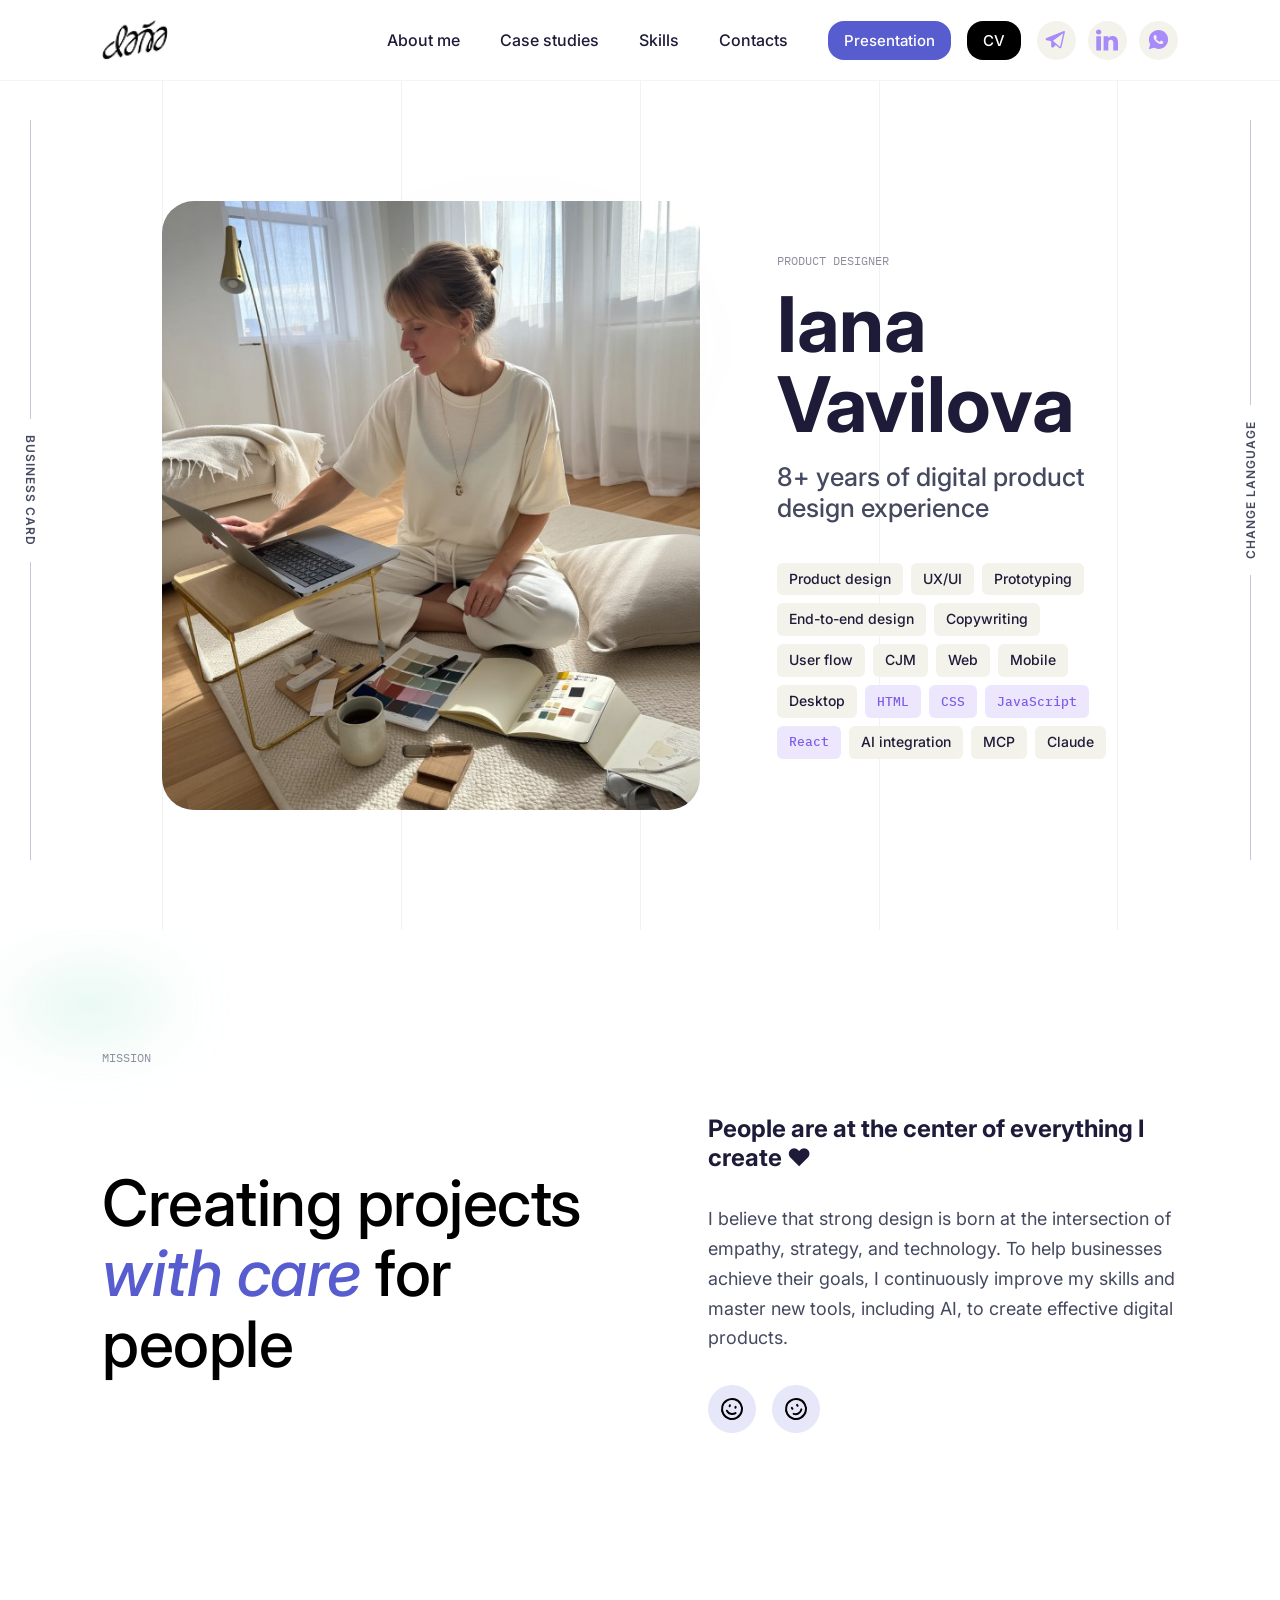
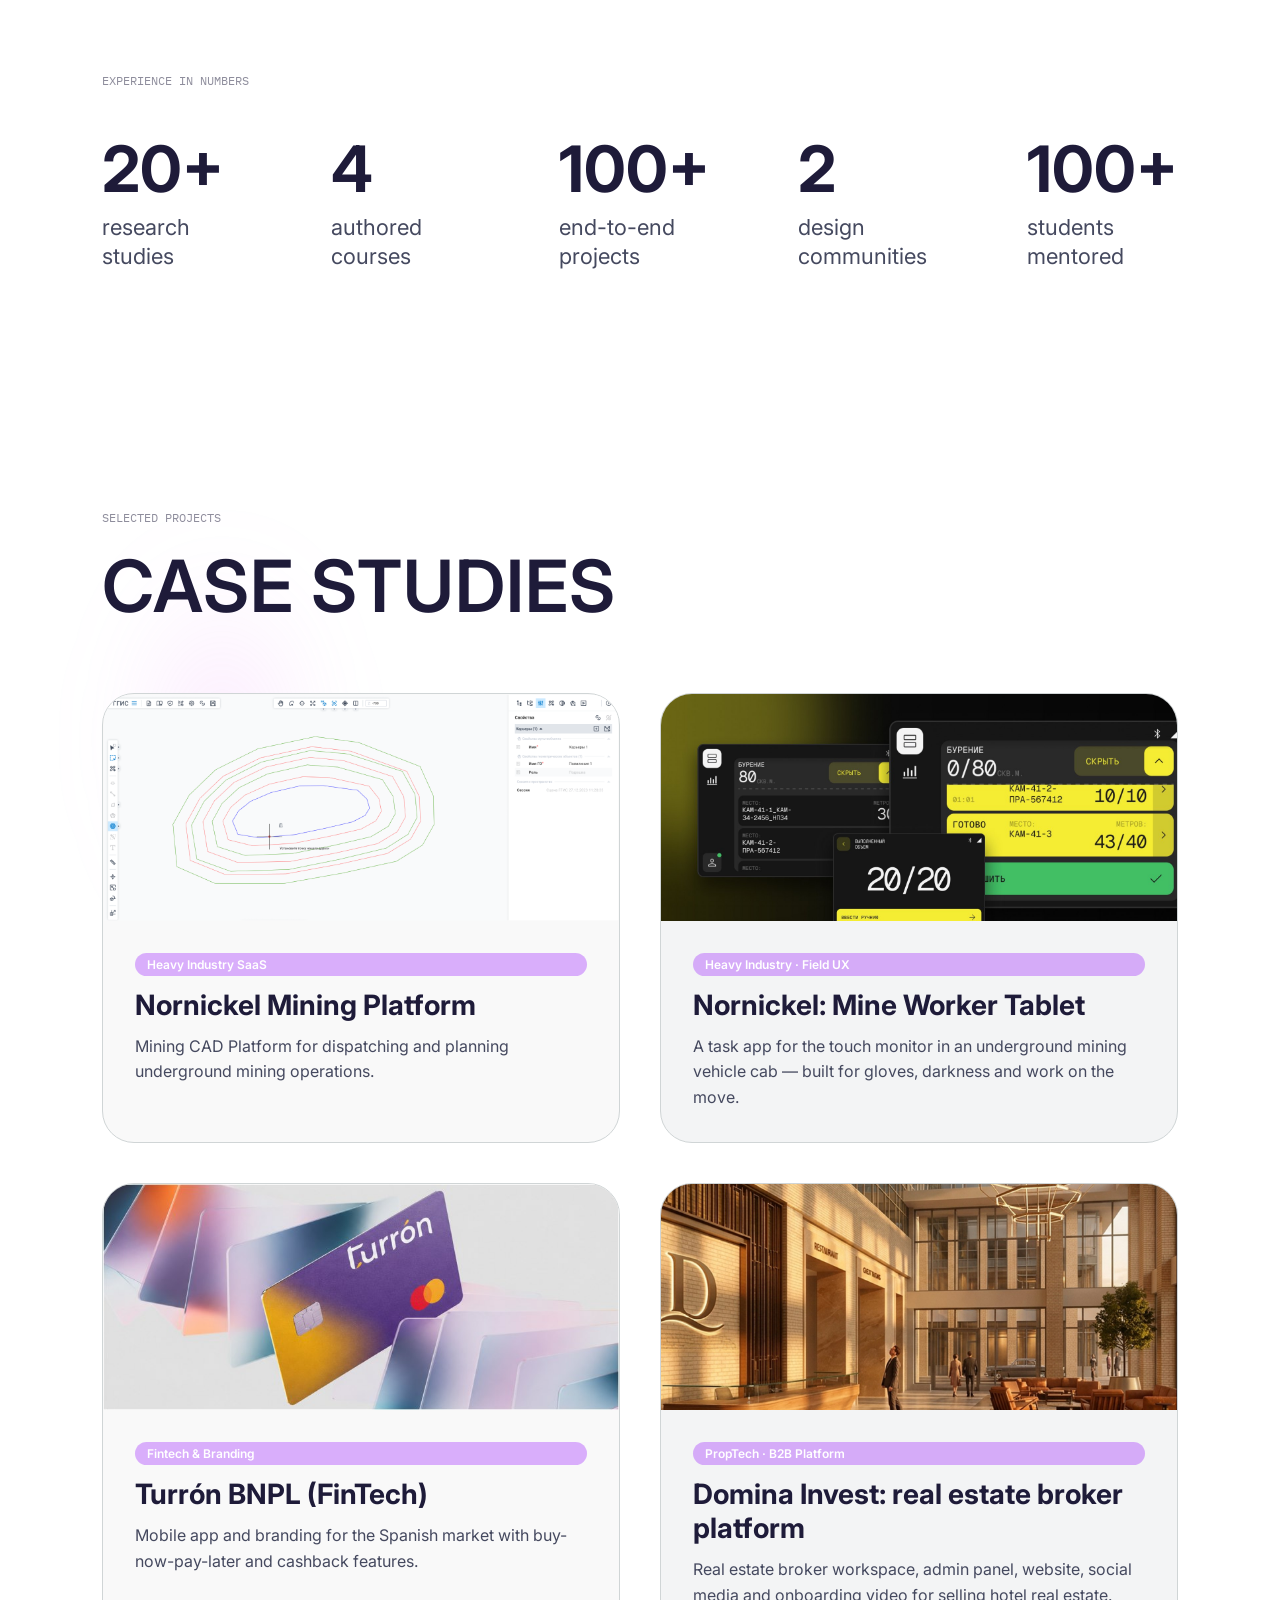
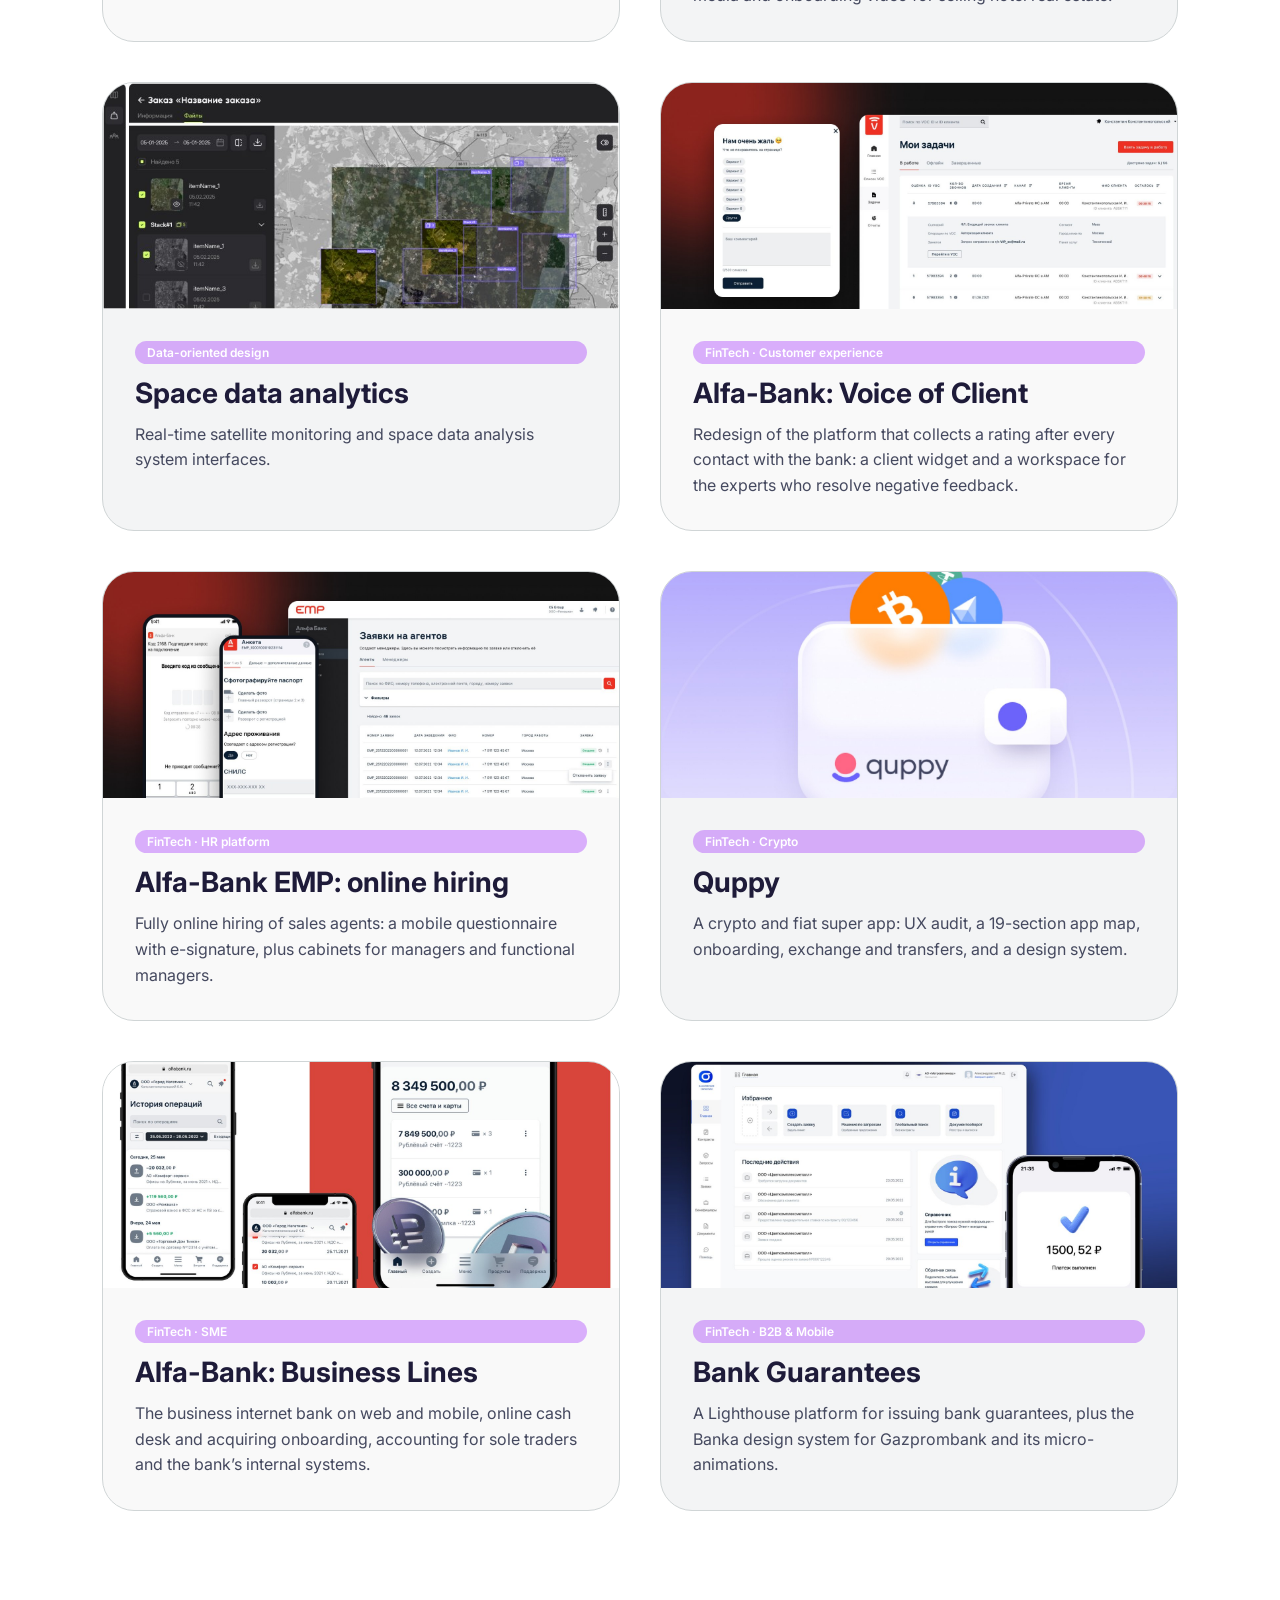
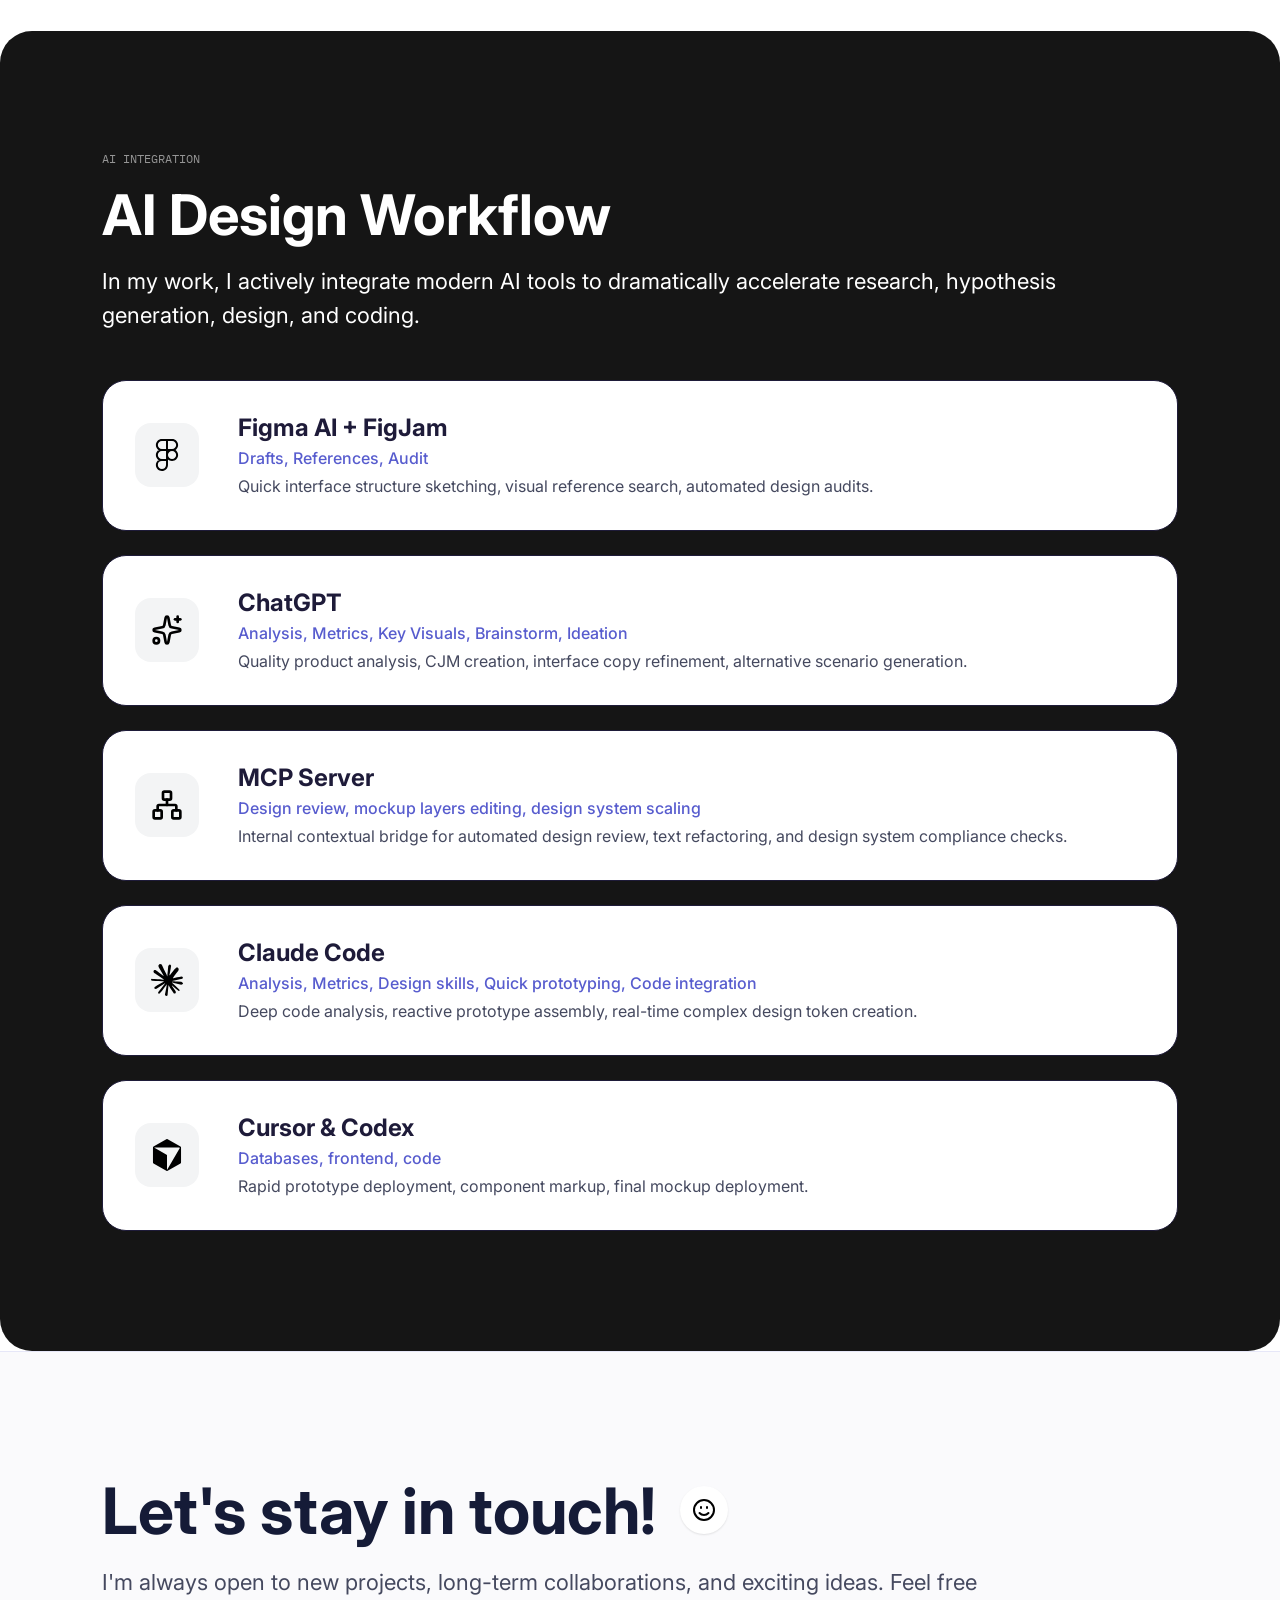
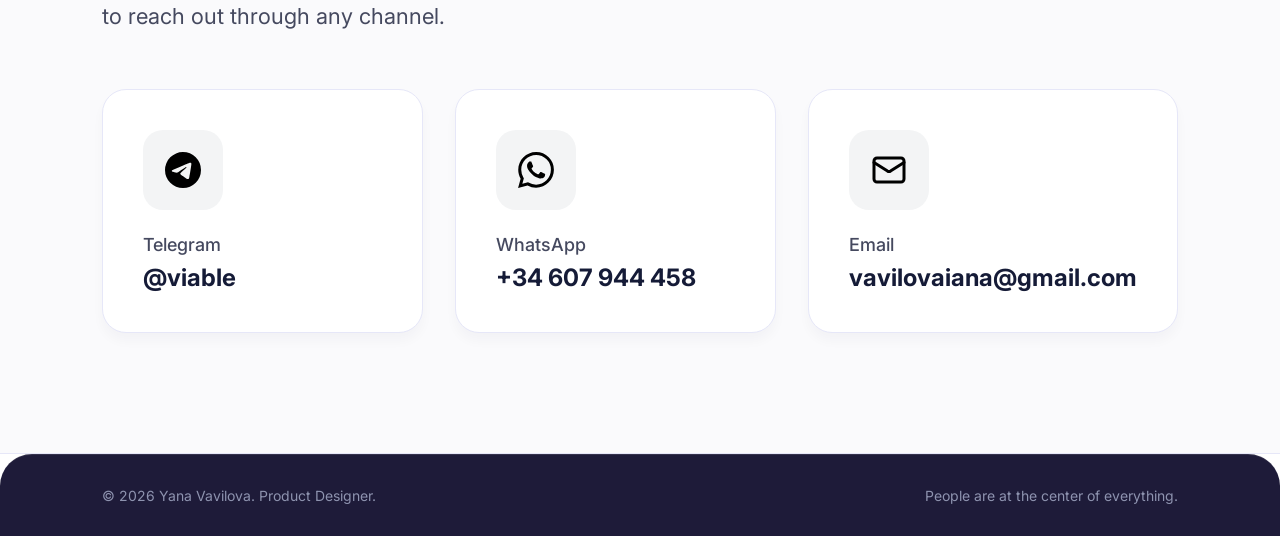
==== commit c09c4a4f: "Hero skills: add HTML, CSS, JavaScript, React; business-card chip style Skill chips are now cream (#" ====
--- a/index.html
+++ b/index.html
@@ -84,6 +84,10 @@
           <li class="tag tag--outline" data-ru="Веб">Web</li>
           <li class="tag tag--outline" data-ru="Мобильные приложения">Mobile</li>
           <li class="tag tag--outline" data-ru="Десктоп">Desktop</li>
+          <li class="tag tag--outline tag--code">HTML</li>
+          <li class="tag tag--outline tag--code">CSS</li>
+          <li class="tag tag--outline tag--code">JavaScript</li>
+          <li class="tag tag--outline tag--code">React</li>
           <li class="tag tag--outline" data-ru="Интеграция AI">AI integration</li>
           <li class="tag tag--outline" data-ru="MCP">MCP</li>
           <li class="tag tag--outline" data-ru="Claude">Claude</li>
--- a/css/styles.css
+++ b/css/styles.css
@@ -1,3 +1,5 @@
+@import url("https://fonts.googleapis.com/css2?family=IBM+Plex+Mono:wght@400;500&display=swap");
+
 /* ==========================================================================
    Iana Vavilova — Portfolio
    Design source: Figma (Viable_personal-brand)
@@ -75,21 +77,25 @@
 
 /* ---- Shared components ----------------------------------------------- */
 
+/* Section labels — mono caption, same style as "PORTFOLIO 2026" on the business card */
 .label-pill {
   display: inline-flex;
   align-items: center;
-  background: var(--c-accent-soft-bg);
-  color: var(--c-text-secondary);
-  font-weight: 600;
-  font-size: 14px;
-  letter-spacing: 1px;
+  align-self: flex-start;
+  background: none;
+  color: rgba(30, 27, 57, 0.5);
+  font-family: "IBM Plex Mono", ui-monospace, monospace;
+  font-weight: 400;
+  font-size: 12px;
+  line-height: 1.35;
+  letter-spacing: 0;
   text-transform: uppercase;
-  padding: 10px 16px;
-  border-radius: 16px;
+  padding: 0;
+  border-radius: 0;
 }
 .label-pill--dark {
-  background: rgba(255, 255, 255, 0.1);
-  color: #fff;
+  background: none;
+  color: rgba(255, 255, 255, 0.55);
 }
 
 .tag {
@@ -299,6 +305,27 @@
   display: flex;
   flex-wrap: wrap;
   gap: 8px;
+}
+/* Hero skill chips — business-card style: cream chip, ink text, small radius */
+.tags-grid .tag {
+  background: #F3F2EB;
+  border: 0;
+  border-radius: 6px;
+  padding: 8px 12px;
+  color: var(--c-text);
+  font-size: 14px;
+  font-weight: 500;
+  line-height: 1.2;
+  transition: background 0.15s ease, color 0.15s ease;
+}
+.tags-grid .tag:hover { background: #EDE7FE; color: #7E5DE8; }
+/* Code skills set in the card's mono face */
+.tags-grid .tag--code {
+  font-family: "IBM Plex Mono", ui-monospace, monospace;
+  font-weight: 500;
+  font-size: 13px;
+  color: #7E5DE8;
+  background: #EDE7FE;
 }
 
 .lang-rail {
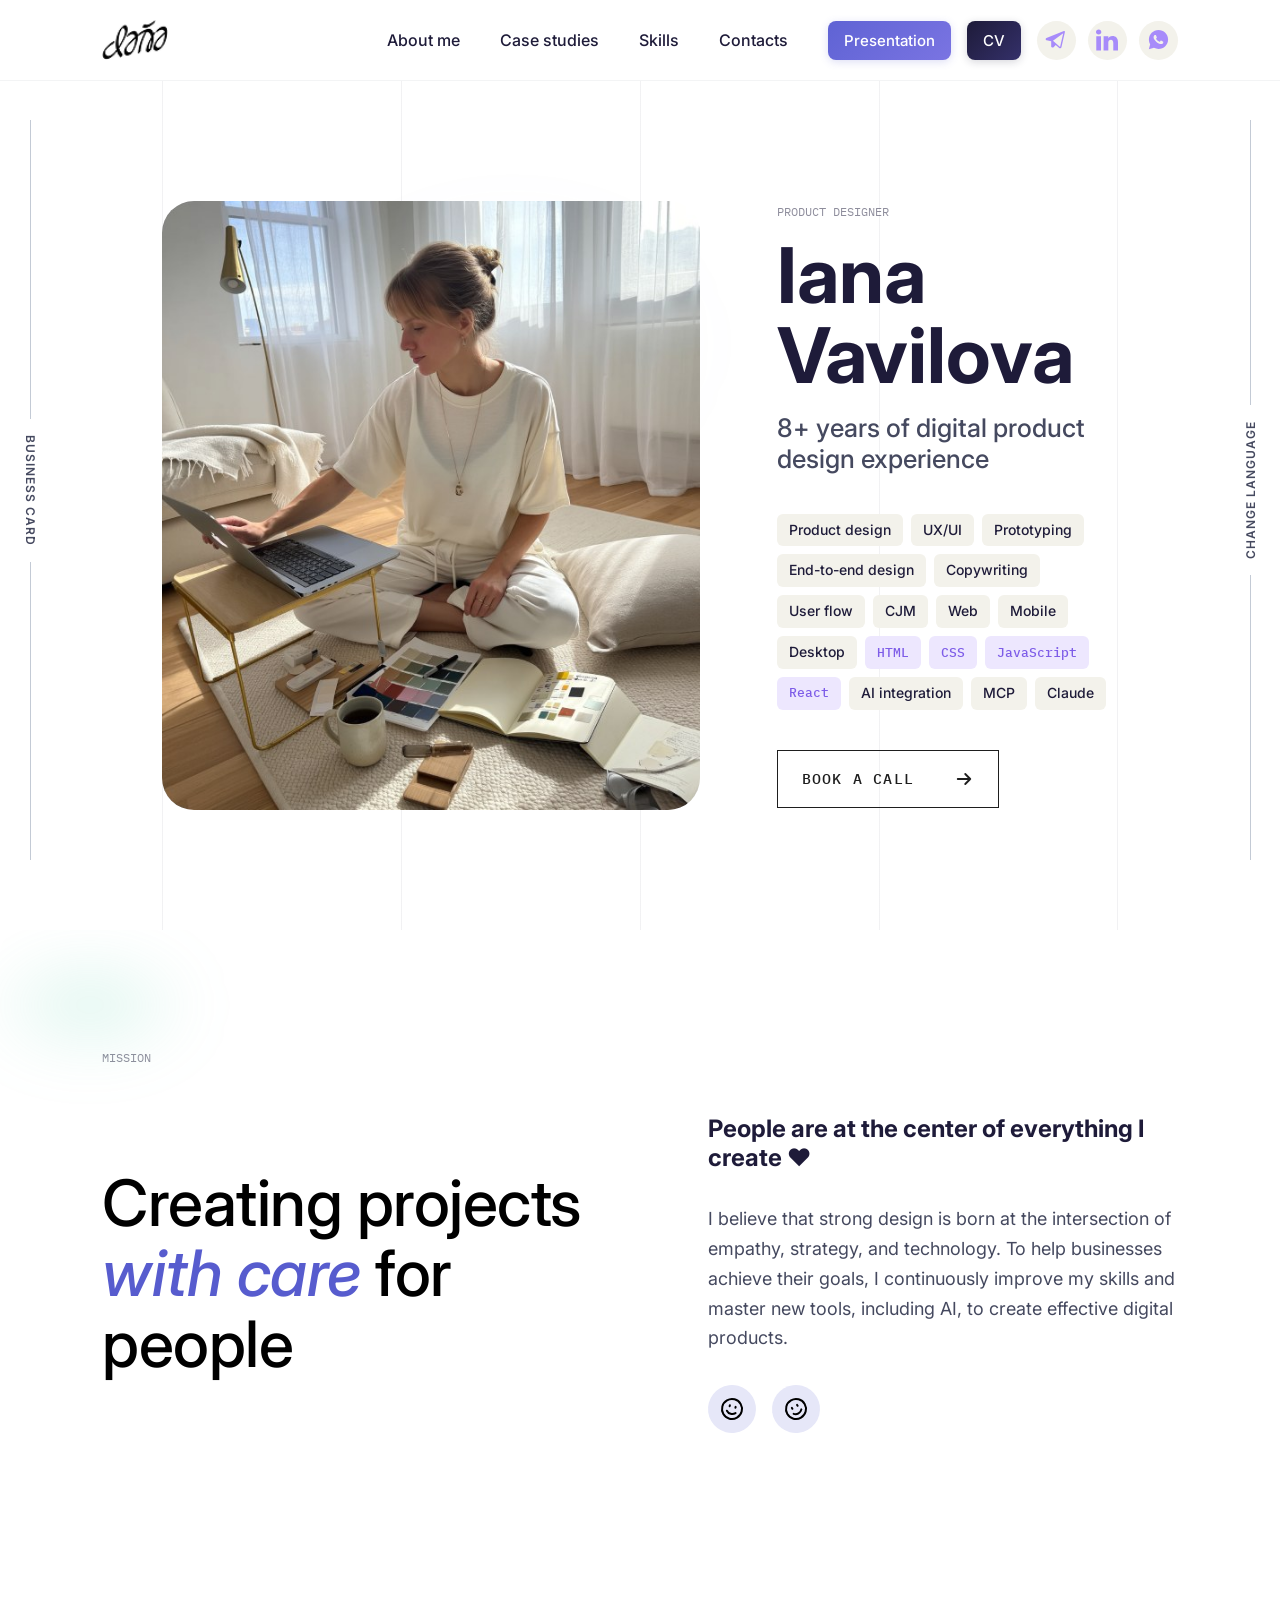
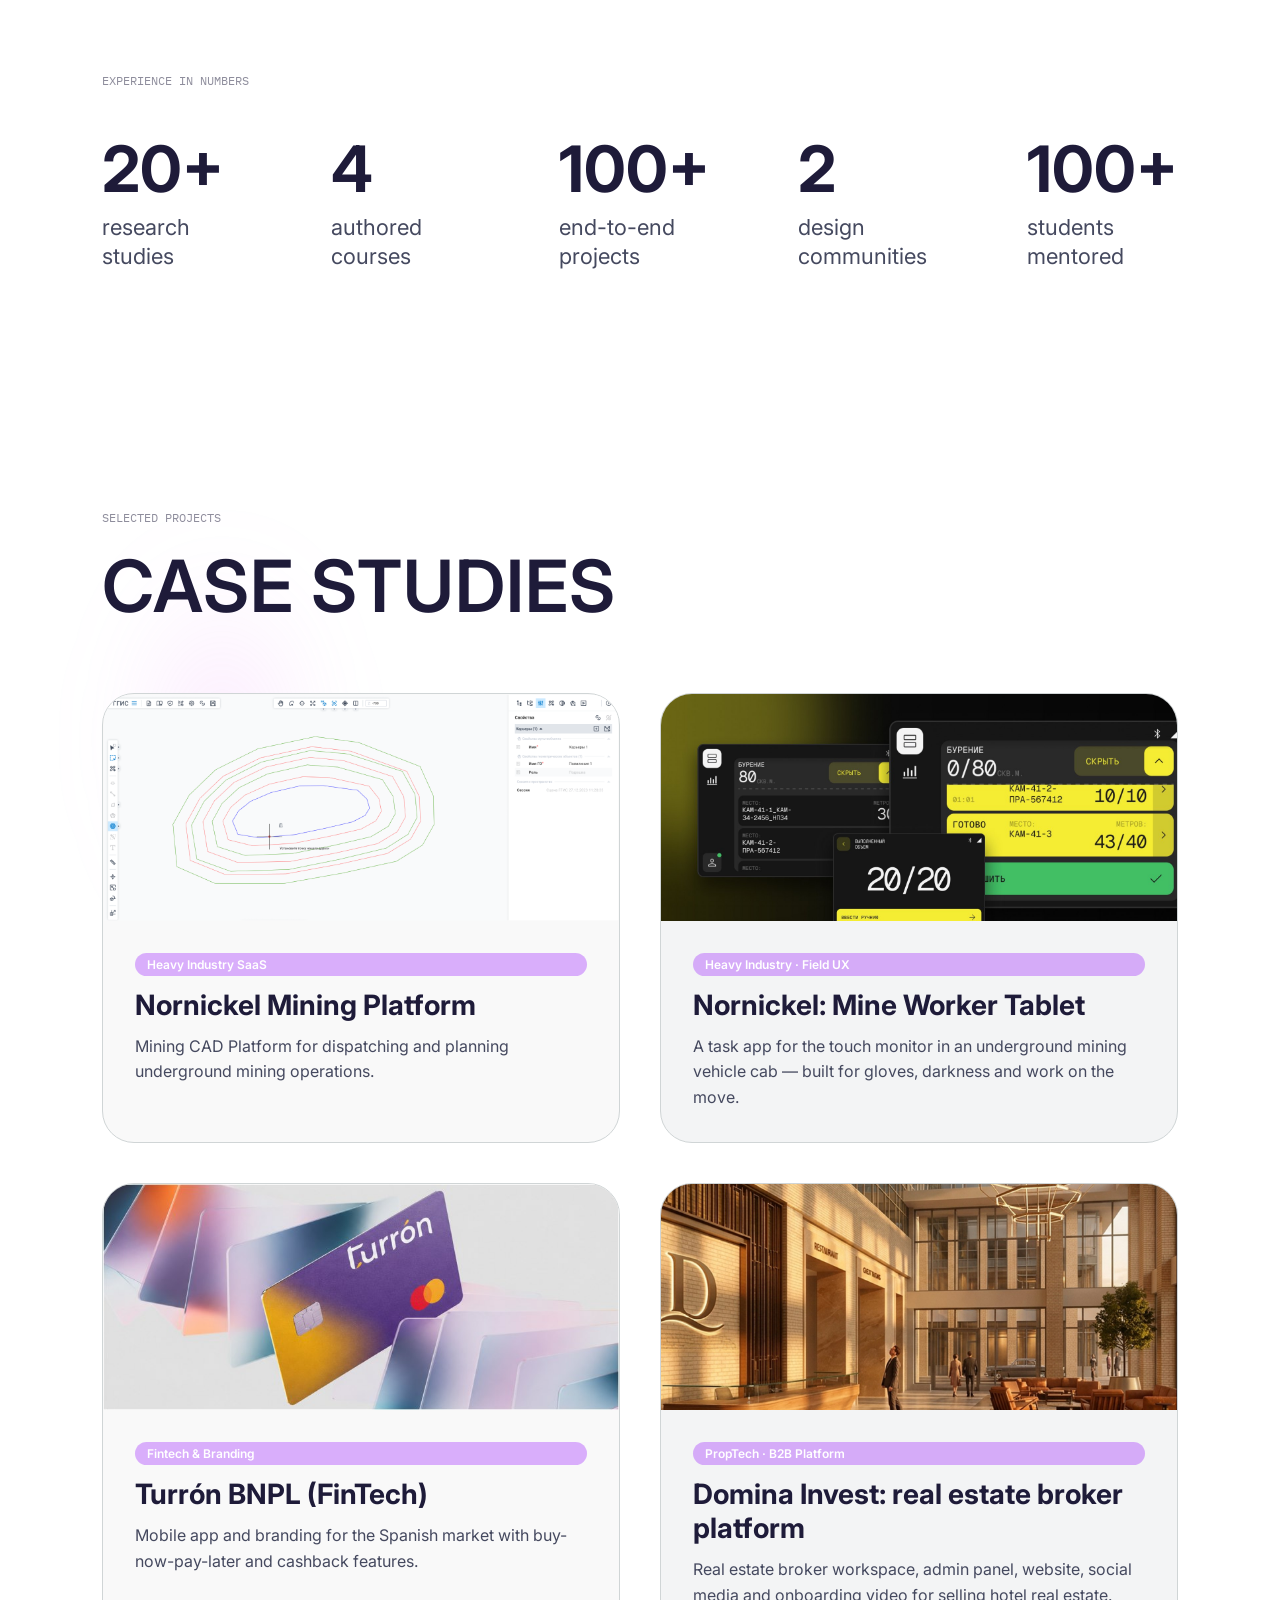
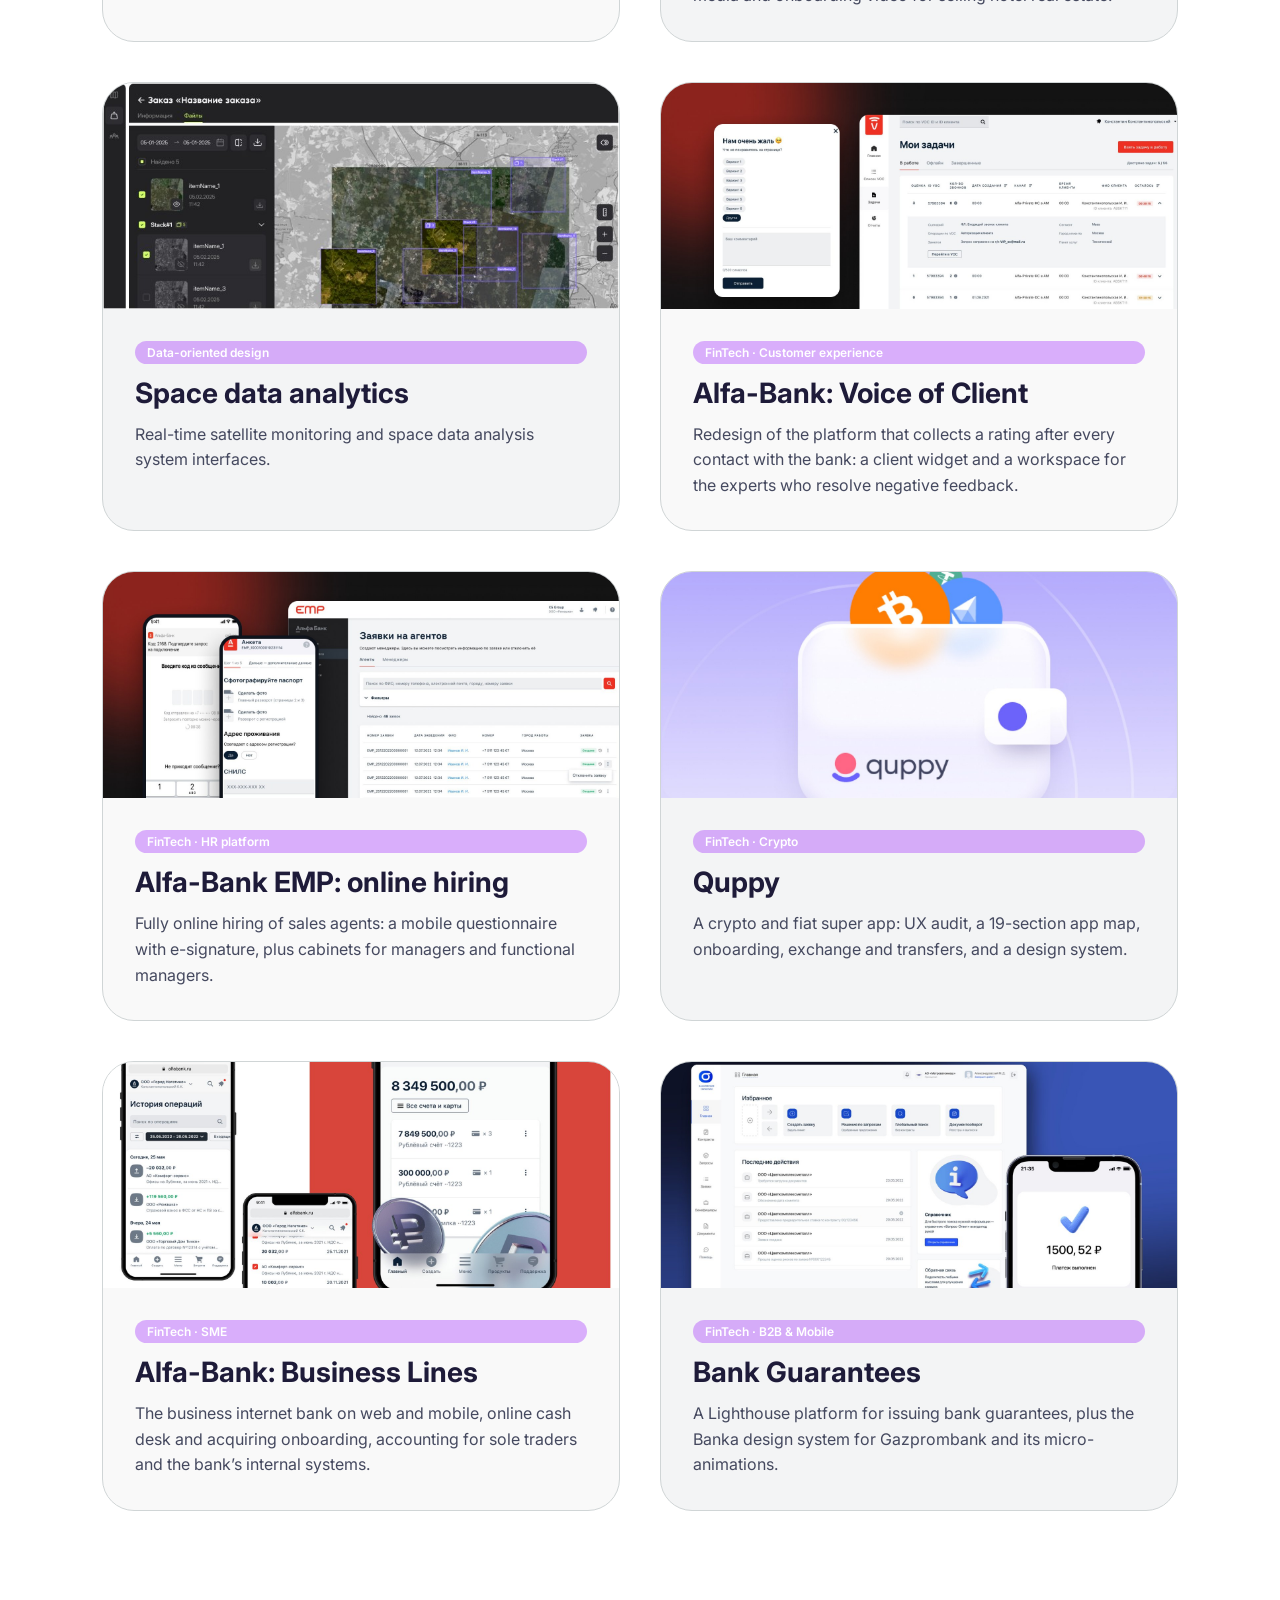
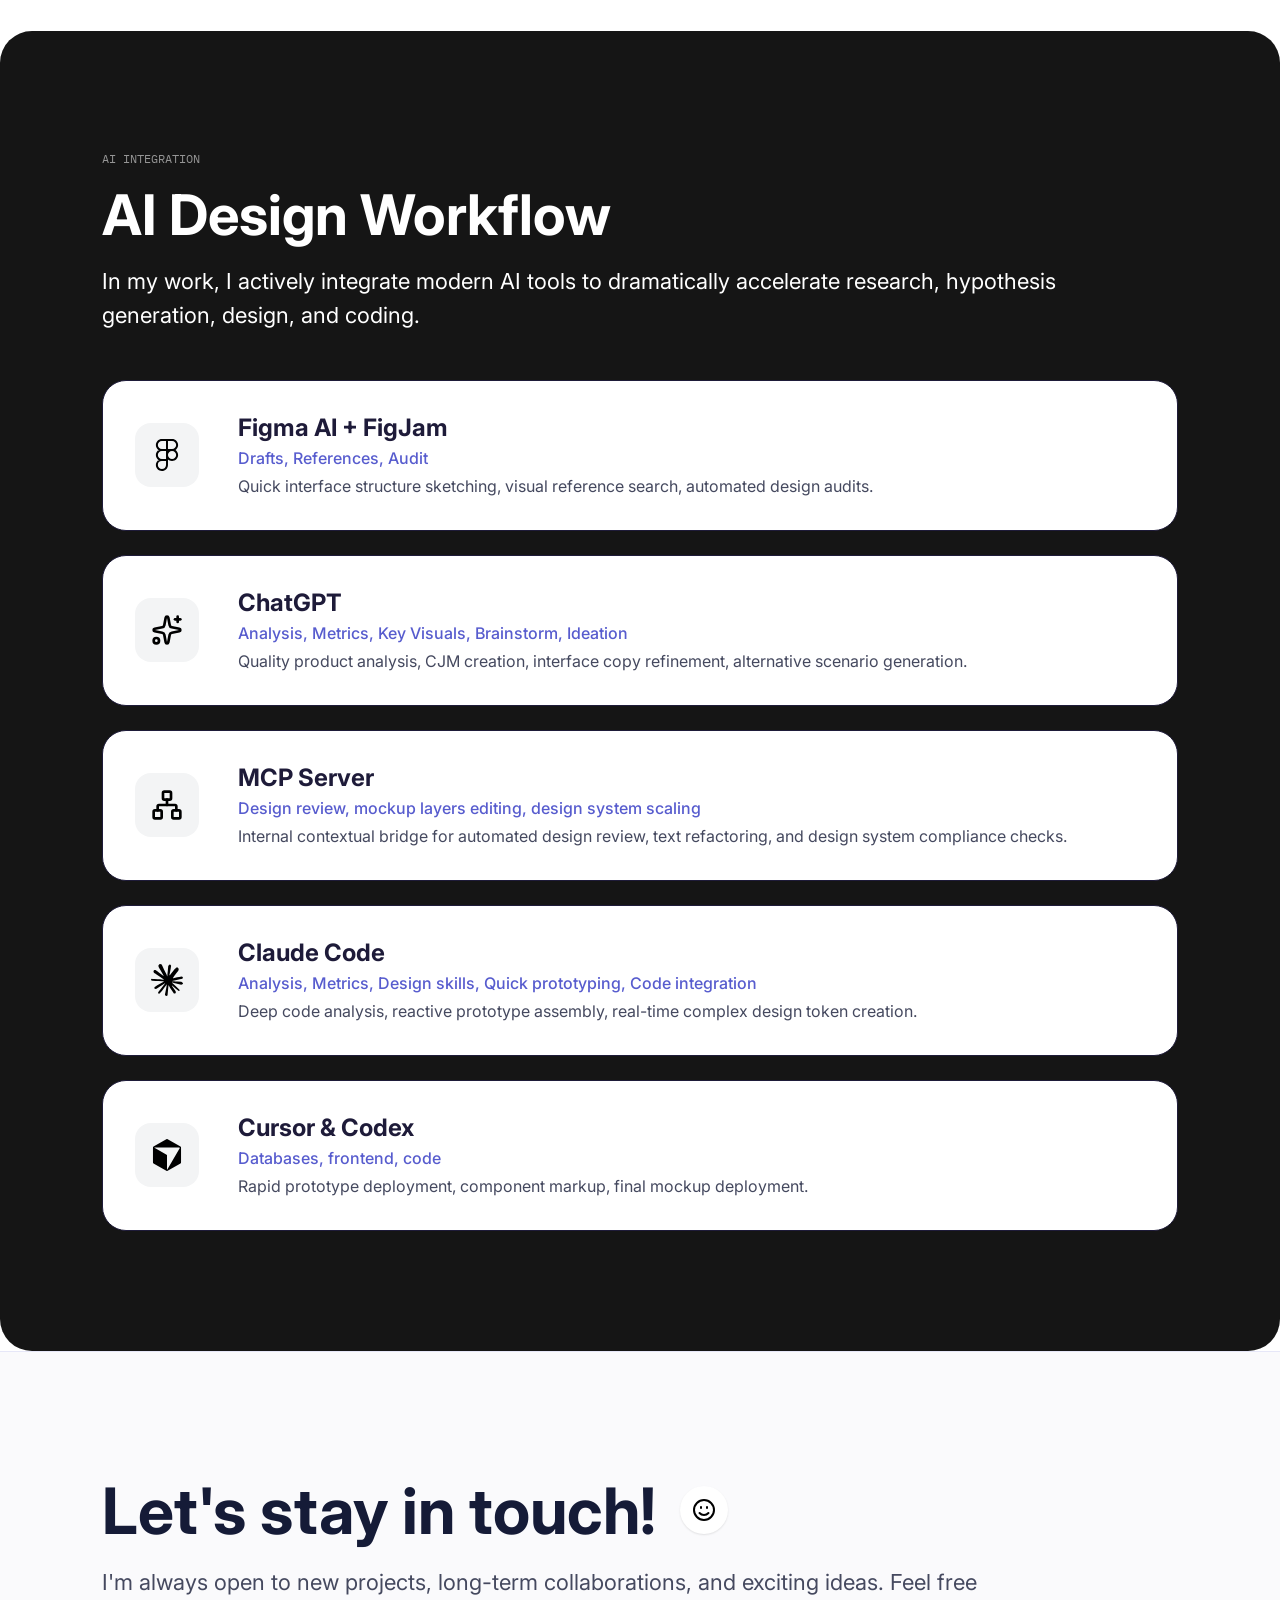
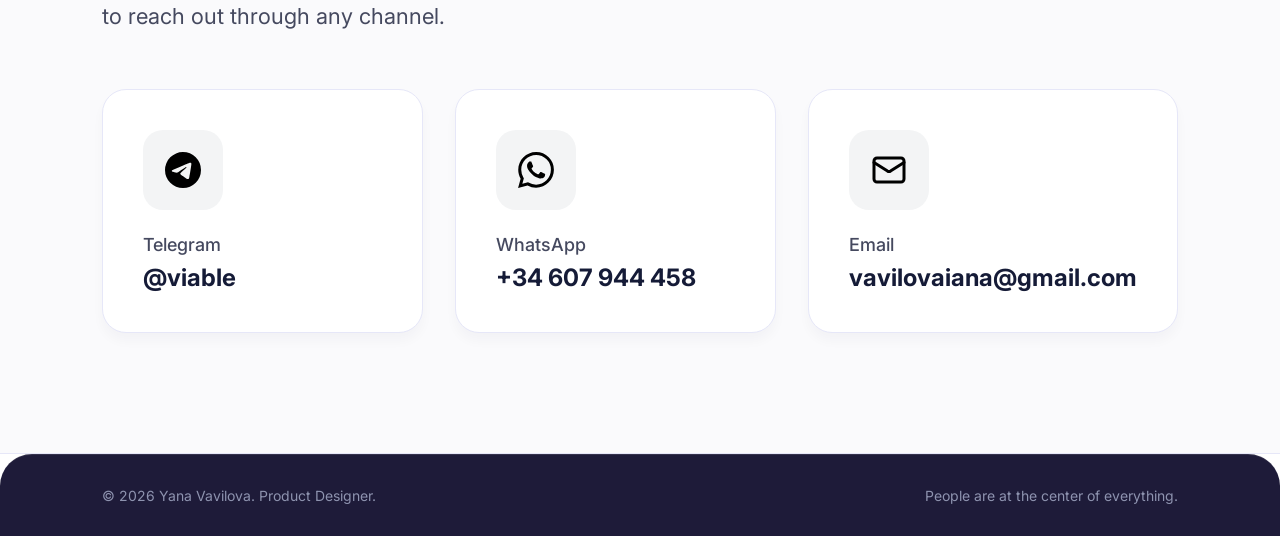
==== commit f81ffc8b: "Add files via upload" ====
--- a/index.html
+++ b/index.html
@@ -12,7 +12,7 @@
 <link rel="apple-touch-icon" href="assets/img/apple-touch-icon.png">
 <link rel="preconnect" href="https://fonts.googleapis.com">
 <link rel="preconnect" href="https://fonts.gstatic.com" crossorigin>
-<link href="https://fonts.googleapis.com/css2?family=Inter:ital,wght@0,400;0,500;0,600;0,700;0,800;1,500&display=swap" rel="stylesheet">
+<link href="https://fonts.googleapis.com/css2?family=Inter:ital,wght@0,400;0,500;0,600;0,700;0,800;1,500&family=IBM+Plex+Mono:wght@500&display=swap" rel="stylesheet">
 <link rel="stylesheet" href="css/styles.css">
 </head>
 <body>
@@ -92,6 +92,11 @@
           <li class="tag tag--outline" data-ru="MCP">MCP</li>
           <li class="tag tag--outline" data-ru="Claude">Claude</li>
         </ul>
+
+        <a class="cta-swiss" href="https://calendar.google.com/calendar/appointments/schedules/AcZssZ2bM6CHkhDXorT_s8v_IymZVGAAxoLXYofPHDoiLBfVkB12raF6kIqCT9KE86qpWKwgpvgWTZ-0" target="_blank" rel="noopener" aria-label="Book a call with Iana in Google Meet (opens in a new tab)" data-ru-aria-label="Назначить звонок с Яной в Google Meet (откроется в новой вкладке)">
+          <span class="cta-swiss__label" data-ru="Назначить звонок">Book a call</span>
+          <svg class="cta-swiss__arrow" width="20" height="20" viewBox="0 0 16 16" fill="none" aria-hidden="true"><path d="M3 8H13M9 4L13 8L9 12" stroke="currentColor" stroke-width="1.5" stroke-linecap="round" stroke-linejoin="round"/></svg>
+        </a>
       </div>
     </div>
 
--- a/css/styles.css
+++ b/css/styles.css
@@ -189,6 +189,30 @@
   gap: 16px;
 }
 .main-nav__buttons .tag { cursor: pointer; }
+
+/* Header Presentation / CV — soft gradients in the site palette, small radius */
+.main-nav__buttons .tag--accent,
+.main-nav__buttons .tag--dark {
+  color: #fff;
+  border-radius: 8px;
+  transition: filter 0.2s ease, box-shadow 0.2s ease, transform 0.15s ease;
+}
+.main-nav__buttons .tag--accent {
+  background-image: linear-gradient(135deg, #5F63D4 0%, #7A74E2 100%);
+  box-shadow: 0 2px 8px rgba(87, 92, 206, 0.2);
+}
+.main-nav__buttons .tag--dark {
+  background-image: linear-gradient(135deg, #1E1B39 0%, #34306A 100%);
+  box-shadow: 0 2px 8px rgba(30, 27, 57, 0.18);
+}
+.main-nav__buttons .tag--accent:hover,
+.main-nav__buttons .tag--dark:hover { filter: brightness(1.08); }
+.main-nav__buttons .tag--accent:hover { box-shadow: 0 4px 14px rgba(87, 92, 206, 0.3); }
+.main-nav__buttons .tag--dark:hover { box-shadow: 0 4px 14px rgba(30, 27, 57, 0.28); }
+.main-nav__buttons .tag--accent:active,
+.main-nav__buttons .tag--dark:active { transform: scale(0.97); filter: brightness(0.95); box-shadow: none; }
+.main-nav__buttons .tag--accent:focus-visible,
+.main-nav__buttons .tag--dark:focus-visible { outline: 2px solid #A78BFA; outline-offset: 3px; }
 
 /* Social buttons in the header — copied from the digital business card (Default / Hover / Pressed) */
 .nav-socials { display: flex; align-items: center; gap: 12px; }
@@ -818,3 +842,72 @@
     width: calc((100% - 40px) / 2);
   }
 }
+
+/* ---------- Hero CTA — "Book a call" (Swiss outline, Figma: Book a Call / Swiss outline) ---------- */
+.cta-swiss {
+  --cta-ink: #1e1e1e;
+  --cta-lilac: #a78bfa;
+  --cta-violet: #6d4ae0;
+  align-self: flex-start;
+  display: inline-flex;
+  align-items: center;
+  gap: 40px;
+  padding: 18px 24px;
+  border: 1.5px solid var(--cta-ink);
+  border-radius: 0;
+  background: transparent;
+  color: var(--cta-ink);
+  font-family: "IBM Plex Mono", ui-monospace, SFMono-Regular, Menlo, monospace;
+  font-weight: 500;
+  font-size: 15px;
+  line-height: 1;
+  letter-spacing: 1.2px;
+  text-transform: uppercase;
+  text-decoration: none;
+  position: relative;
+  isolation: isolate;
+  overflow: hidden;
+  transition: color .2s ease-out, border-color .2s ease-out, gap .2s ease-out;
+}
+/* fill layers: lilac sweeps in on hover, gradient fades in on press */
+.cta-swiss::before,
+.cta-swiss::after {
+  content: "";
+  position: absolute;
+  inset: 0;
+  z-index: -1;
+  pointer-events: none;
+}
+.cta-swiss::before {
+  background: var(--cta-lilac);
+  transform: scaleX(0);
+  transform-origin: left center;
+  transition: transform .25s ease-out;
+}
+.cta-swiss::after {
+  background: linear-gradient(90deg, var(--cta-lilac) 0%, var(--cta-violet) 55%, var(--cta-ink) 100%);
+  opacity: 0;
+  transition: opacity .12s ease-out;
+}
+.cta-swiss__arrow { flex: none; transition: transform .2s ease-out; }
+
+.cta-swiss:hover,
+.cta-swiss:focus-visible {
+  color: #fff;
+  border-color: var(--cta-lilac);
+  gap: 52px;
+}
+.cta-swiss:hover::before,
+.cta-swiss:focus-visible::before { transform: scaleX(1); }
+
+.cta-swiss:active { color: #fff; border-color: var(--cta-ink); gap: 52px; }
+.cta-swiss:active::after { opacity: 1; }
+
+.cta-swiss:focus-visible { outline: 2px solid var(--cta-lilac); outline-offset: 3px; }
+
+@media (prefers-reduced-motion: reduce) {
+  .cta-swiss, .cta-swiss::before, .cta-swiss::after, .cta-swiss__arrow { transition: none; }
+}
+@media (max-width: 600px) {
+  .cta-swiss { align-self: stretch; justify-content: space-between; }
+}
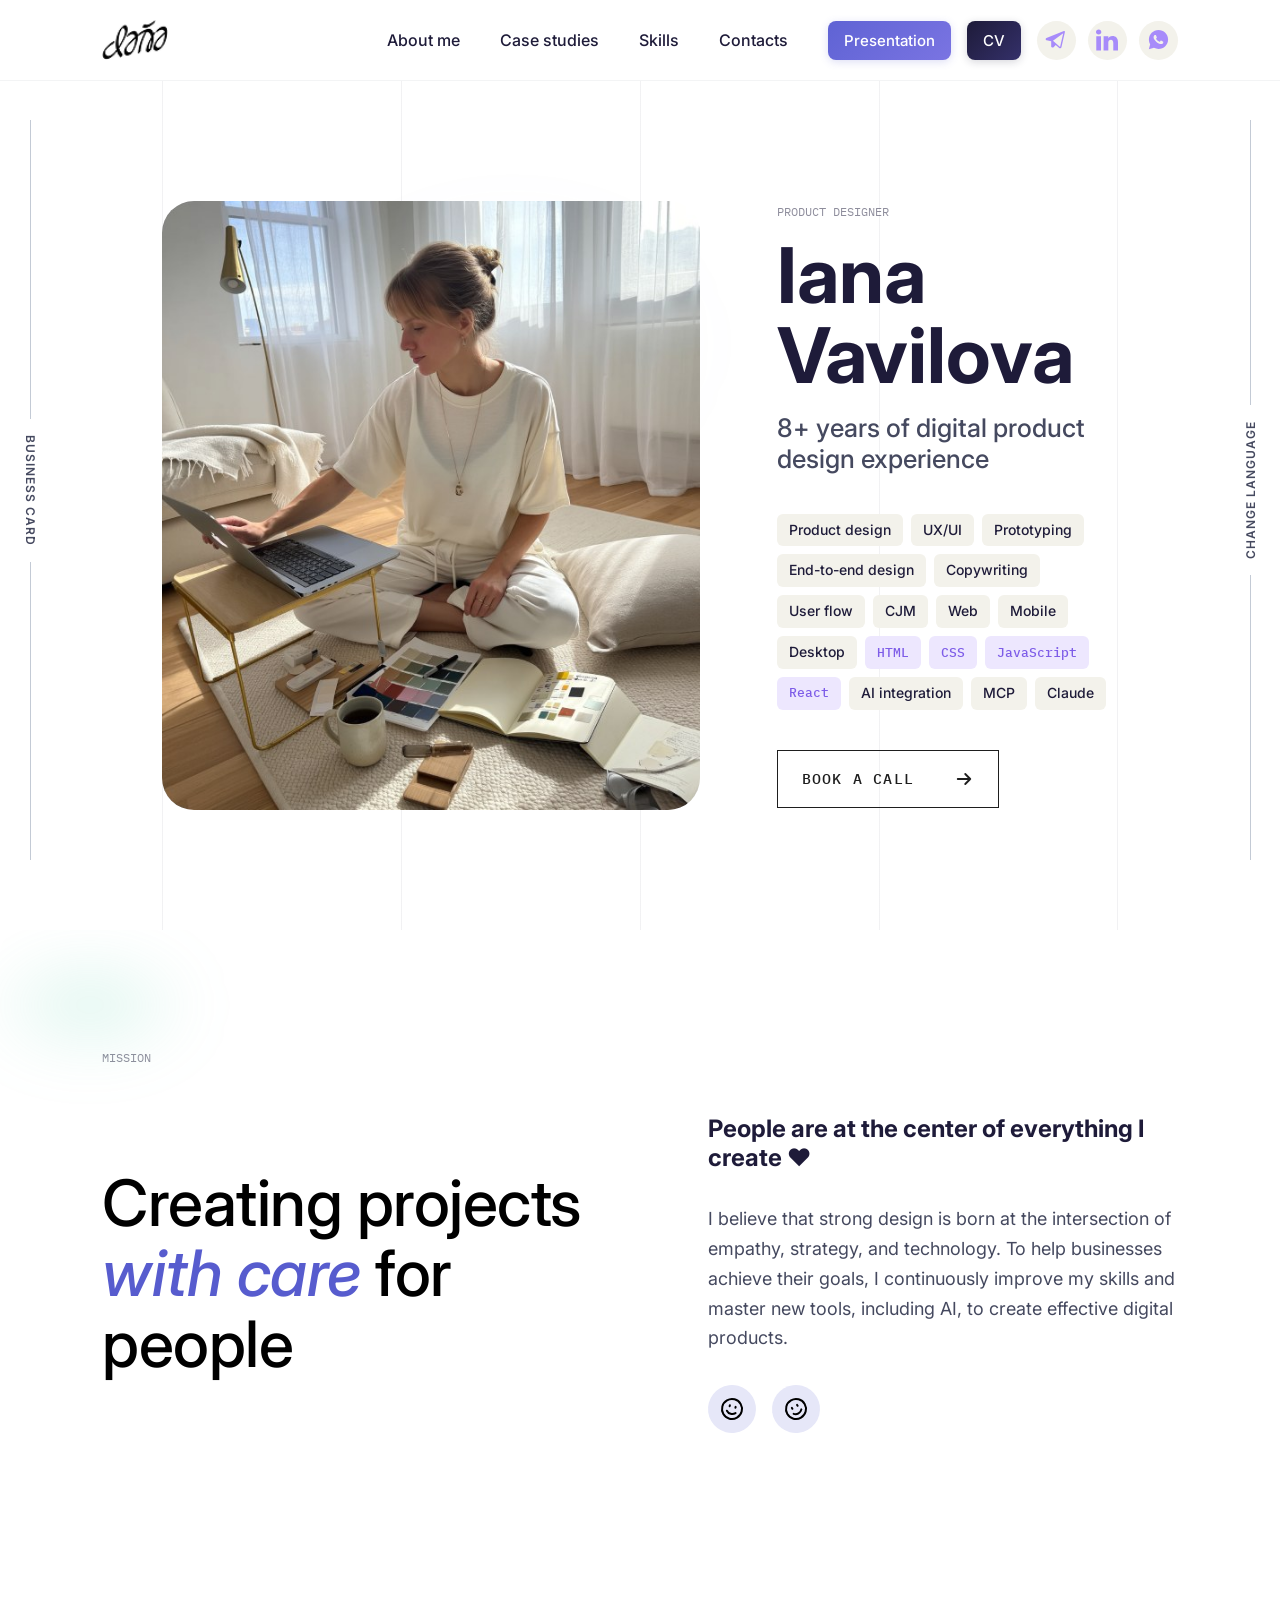
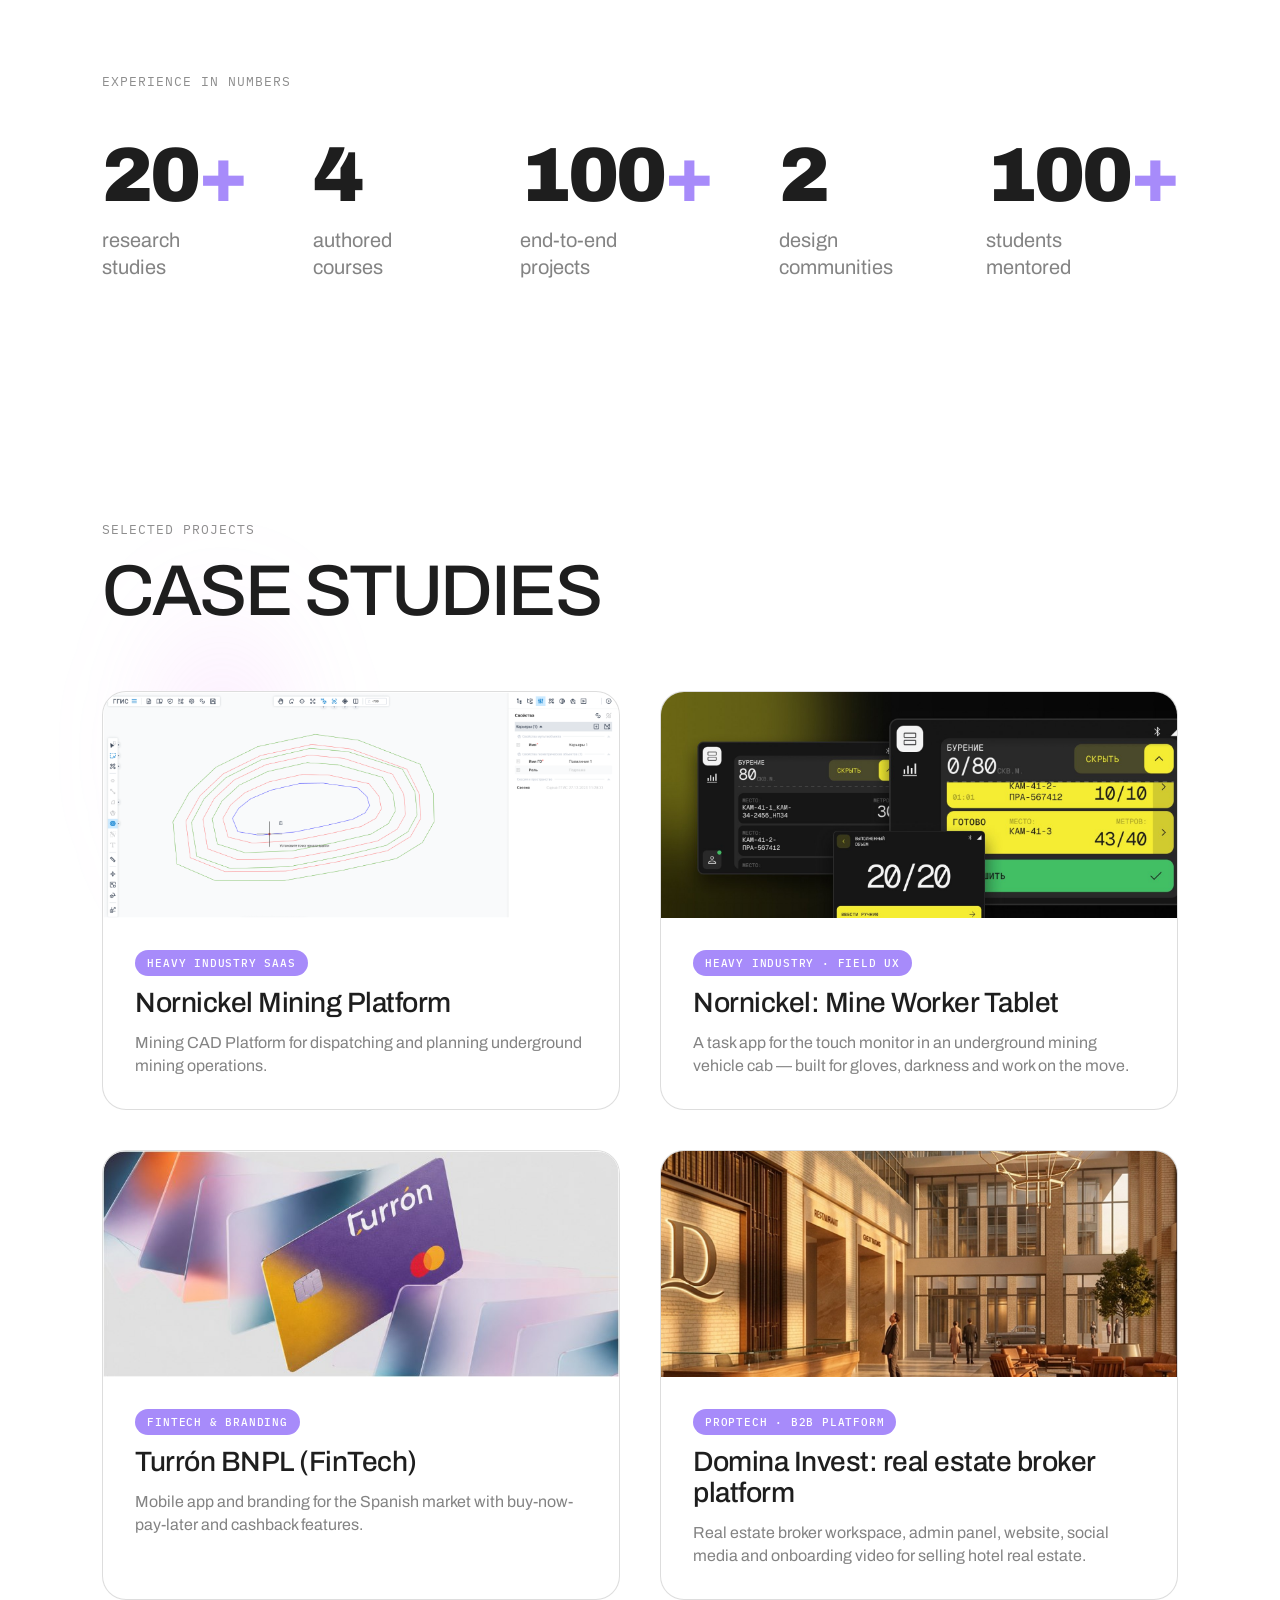
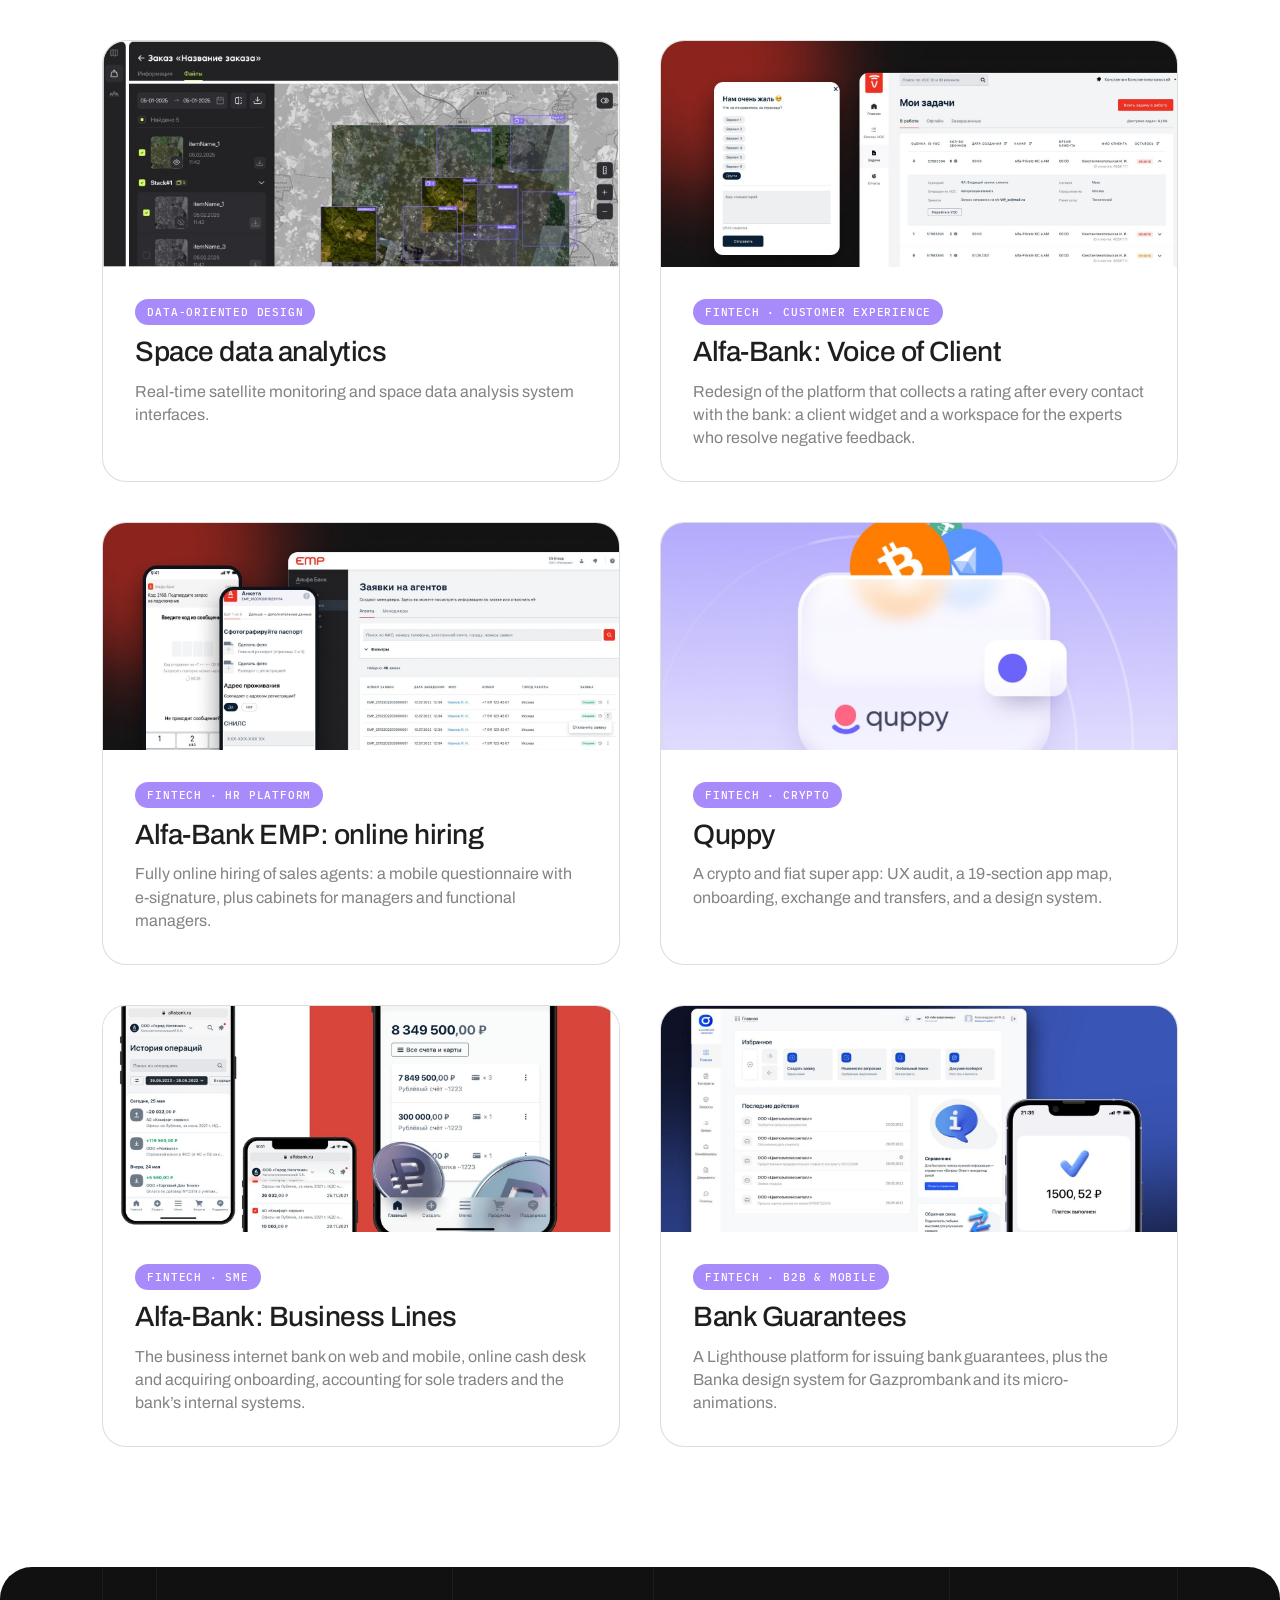
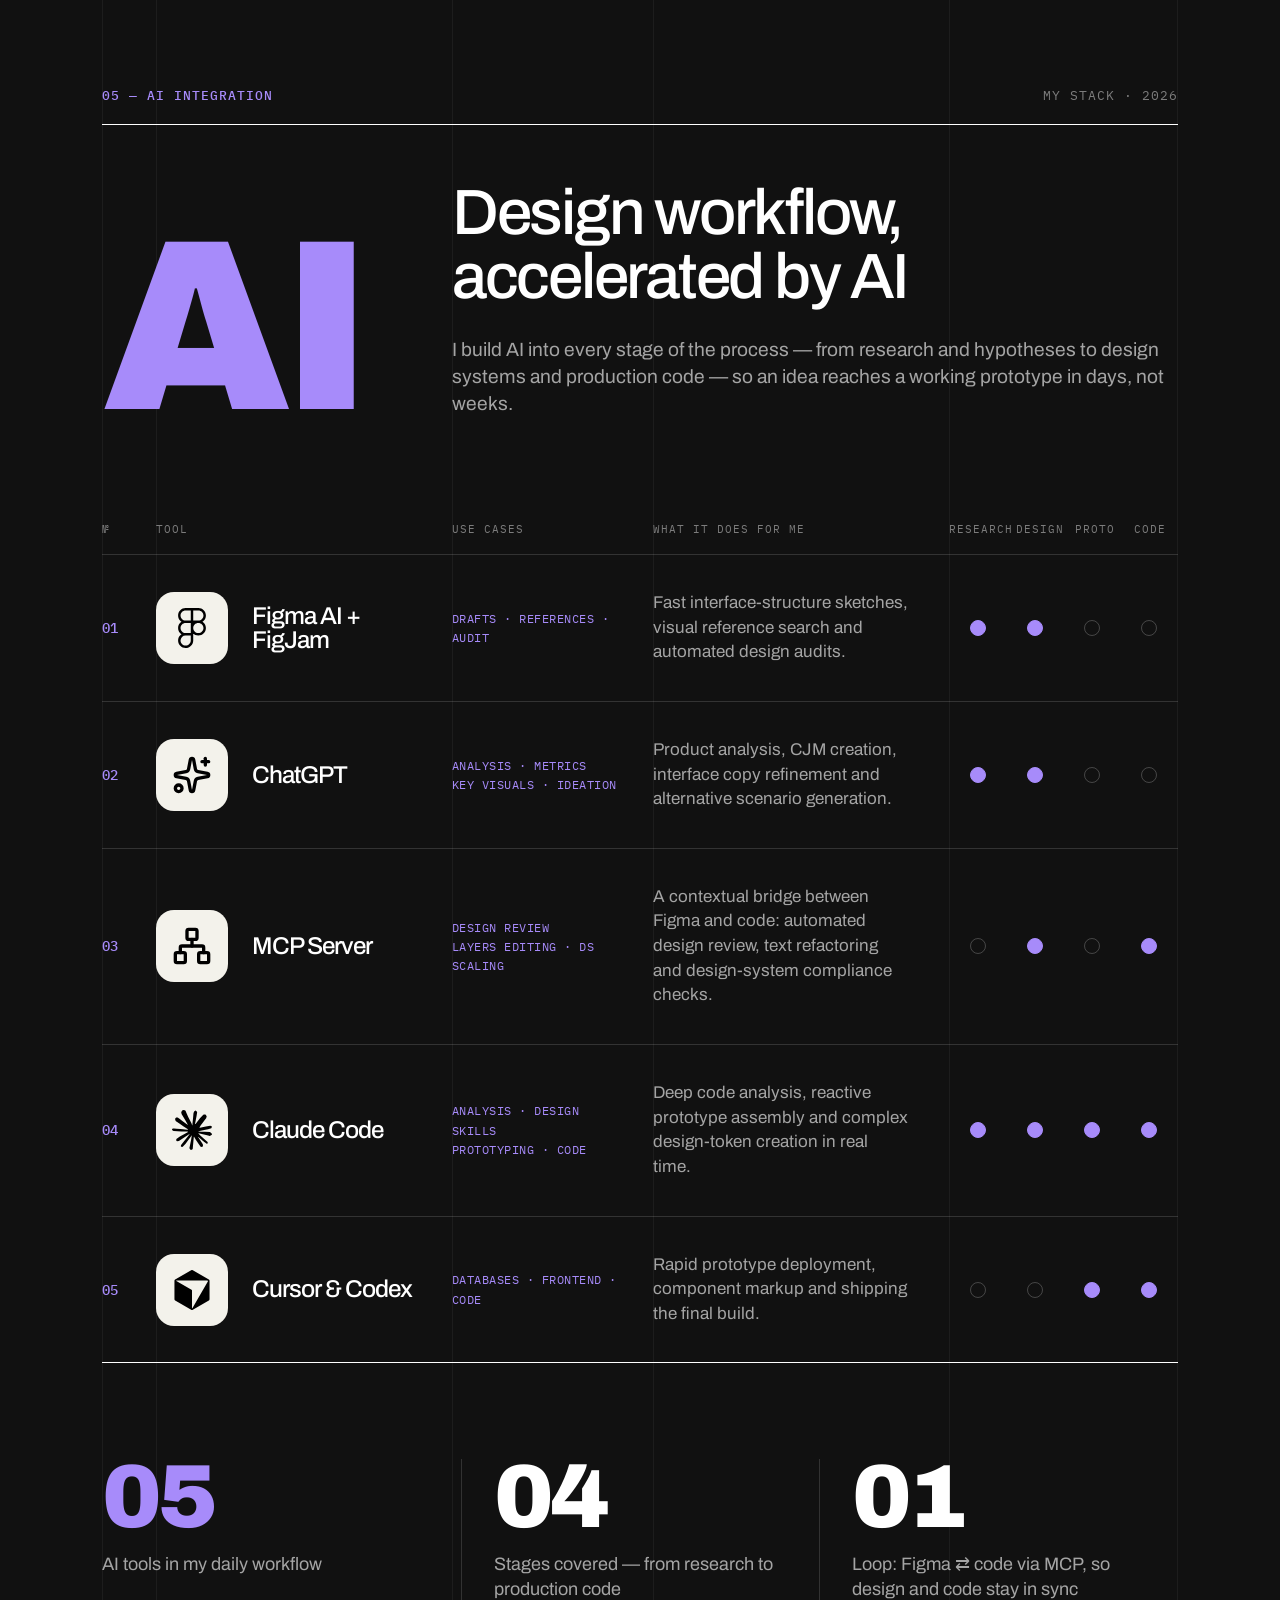
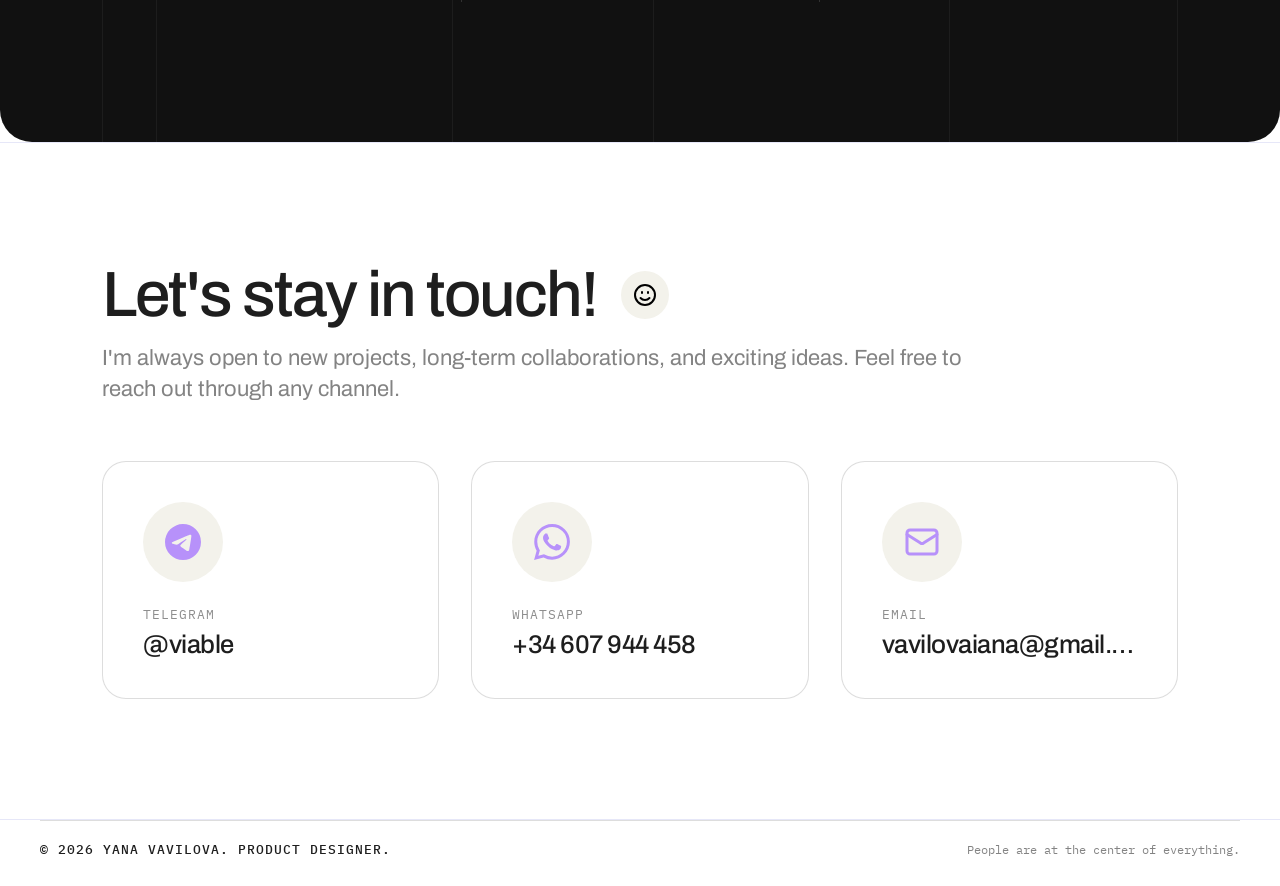
==== commit bfe5b2fe: "Add files via upload" ====
--- a/index.html
+++ b/index.html
@@ -12,7 +12,7 @@
 <link rel="apple-touch-icon" href="assets/img/apple-touch-icon.png">
 <link rel="preconnect" href="https://fonts.googleapis.com">
 <link rel="preconnect" href="https://fonts.gstatic.com" crossorigin>
-<link href="https://fonts.googleapis.com/css2?family=Inter:ital,wght@0,400;0,500;0,600;0,700;0,800;1,500&family=IBM+Plex+Mono:wght@500&display=swap" rel="stylesheet">
+<link href="https://fonts.googleapis.com/css2?family=Inter:ital,wght@0,400;0,500;0,600;0,700;0,800;1,500&family=Archivo:wght@400;500;900&family=IBM+Plex+Mono:wght@400;500&display=swap" rel="stylesheet">
 <link rel="stylesheet" href="css/styles.css">
 </head>
 <body>
@@ -132,7 +132,7 @@
 
     <div class="stats__row">
       <div class="stat">
-        <p class="stat__number">20+</p>
+        <p class="stat__number">20<span class="plus">+</span></p>
         <p class="stat__label" data-ru-html="проведённых<br>UX-исследований">research<br>studies</p>
       </div>
       <div class="stat">
@@ -140,7 +140,7 @@
         <p class="stat__label" data-ru-html="созданных<br>курсов по дизайну">authored<br>courses</p>
       </div>
       <div class="stat">
-        <p class="stat__number">100+</p>
+        <p class="stat__number">100<span class="plus">+</span></p>
         <p class="stat__label" data-ru-html="реализованных<br>end-to-end проектов">end-to-end<br>projects</p>
       </div>
       <div class="stat">
@@ -148,7 +148,7 @@
         <p class="stat__label" data-ru-html="дизайн-<br>сообщества">design<br>communities</p>
       </div>
       <div class="stat">
-        <p class="stat__number">100+</p>
+        <p class="stat__number">100<span class="plus">+</span></p>
         <p class="stat__label" data-ru-html="выпускников-<br>менти">students<br>mentored</p>
       </div>
     </div>
@@ -276,56 +276,72 @@
     </div>
   </section>
 
-  <!-- AI Tools -->
-  <section class="ai-tools" id="ai-tools">
-    <div class="ai-tools__header">
-      <span class="label-pill label-pill--dark" data-ru="Интеграция AI">AI integration</span>
-      <h2 data-ru="AI-процесс в проектировании">AI Design Workflow</h2>
-      <p data-ru="Я активно интегрирую искусственный интеллект в свою работу для кратного ускорения исследований, генерации продуктовых гипотез, создания интерфейсов и написания кода.">In my work, I actively integrate modern AI tools to dramatically accelerate research, hypothesis generation, design, and coding.</p>
-    </div>
-
-    <ul class="tools-stack">
-      <li class="tool-row">
-        <span class="tool-row__icon"><img src="assets/img/icons/figma.svg" alt="" width="32" height="32"></span>
-        <div class="tool-row__text">
-          <h3>Figma AI + FigJam</h3>
-          <p class="tool-row__use" data-ru="Черновики, Референсы, Дизайн-аудиты">Drafts, References, Audit</p>
-          <p data-ru="Быстрое прототипирование структуры разделов, автоматизированный поиск лучших визуальных решений и базовый аудит макетов.">Quick interface structure sketching, visual reference search, automated design audits.</p>
-        </div>
-      </li>
-      <li class="tool-row">
-        <span class="tool-row__icon"><img src="assets/img/icons/chatgpt.svg" alt="" width="32" height="32"></span>
-        <div class="tool-row__text">
-          <h3>ChatGPT</h3>
-          <p class="tool-row__use" data-ru="Аналитика, Метрики, CJM, Брейншторм, Генерация идей">Analysis, Metrics, Key Visuals, Brainstorm, Ideation</p>
-          <p data-ru="Качественный продуктовый анализ, проектирование CJM, проработка микрокопирайтинга и формулирование альтернативных сценариев использования.">Quality product analysis, CJM creation, interface copy refinement, alternative scenario generation.</p>
-        </div>
-      </li>
-      <li class="tool-row">
-        <span class="tool-row__icon"><img src="assets/img/icons/mcp.svg" alt="" width="32" height="32"></span>
-        <div class="tool-row__text">
-          <h3 data-ru="MCP Сервер">MCP Server</h3>
-          <p class="tool-row__use" data-ru="Дизайн-ревью, работа со слоями макета, масштабирование дизайн-систем">Design review, mockup layers editing, design system scaling</p>
-          <p data-ru="Внутренний контекстный мост для автоматизированного дизайн-ревью, рефакторинга текста и проверки соответствия дизайн-системе.">Internal contextual bridge for automated design review, text refactoring, and design system compliance checks.</p>
-        </div>
-      </li>
-      <li class="tool-row">
-        <span class="tool-row__icon"><img src="assets/img/icons/claude.svg" alt="" width="32" height="32"></span>
-        <div class="tool-row__text">
-          <h3>Claude Code</h3>
-          <p class="tool-row__use" data-ru="Сложные прототипы, интеграция кода, генерация токенов">Analysis, Metrics, Design skills, Quick prototyping, Code integration</p>
-          <p data-ru="Глубокий анализ кода, сборка интерактивных реактивных прототипов и генерация комплексных дизайн-токенов в реальном времени.">Deep code analysis, reactive prototype assembly, real-time complex design token creation.</p>
-        </div>
-      </li>
-      <li class="tool-row">
-        <span class="tool-row__icon"><img src="assets/img/icons/cursor.svg" alt="" width="32" height="32"></span>
-        <div class="tool-row__text">
-          <h3>Cursor &amp; Codex</h3>
-          <p class="tool-row__use" data-ru="Базы данных, фронтенд, код">Databases, frontend, code</p>
-          <p data-ru="Быстрое развёртывание прототипов, вёрстка компонентов и финальная сборка макетов.">Rapid prototype deployment, component markup, final mockup deployment.</p>
-        </div>
-      </li>
-    </ul>
+  <!-- AI Stack (Figma: "AI Stack Section") -->
+  <section class="ai-stack" id="ai-tools">
+    <div class="ai-stack__grid-lines" aria-hidden="true"><span></span><span></span><span></span><span></span><span></span><span></span></div>
+
+    <div class="ai-stack__meta">
+      <span data-ru="05 — Интеграция AI">05 — AI integration</span>
+      <span data-ru="Мой стек · 2026">My stack · 2026</span>
+    </div>
+
+    <div class="ai-stack__hero">
+      <span class="ai-stack__monogram" aria-hidden="true">AI</span>
+      <div class="ai-stack__title">
+        <h2 data-ru-html="Дизайн-процесс,<br>ускоренный AI">Design workflow,<br>accelerated by AI</h2>
+        <p data-ru="Я встраиваю AI в каждый этап процесса — от исследований и гипотез до дизайн-систем и продакшен-кода, — чтобы идея превращалась в рабочий прототип за дни, а не недели.">I build AI into every stage of the process — from research and hypotheses to design systems and production code — so an idea reaches a working prototype in days, not weeks.</p>
+      </div>
+    </div>
+
+    <div class="ai-stack__table">
+      <div class="ai-stack__head" aria-hidden="true">
+        <span>№</span><span data-ru="Инструмент">Tool</span><span data-ru="Сценарии">Use cases</span><span data-ru="Что он даёт мне">What it does for me</span>
+        <div class="ai-stack__stages"><span data-ru="Ресёрч">Research</span><span data-ru="Дизайн">Design</span><span data-ru="Прототип">Proto</span><span data-ru="Код">Code</span></div>
+      </div>
+      <ul class="ai-stack__rows">
+      <li class="ai-stack__row">
+        <span class="ai-stack__index">01</span>
+        <div class="ai-stack__tool"><span class="ai-stack__logo"><img src="assets/img/icons/figma.svg" alt="" width="40" height="40"></span><h3>Figma AI + FigJam</h3></div>
+        <p class="ai-stack__use" data-ru-html="Черновики · Референсы · Аудит">Drafts · References · Audit</p>
+        <p class="ai-stack__desc" data-ru="Быстрые наброски структуры интерфейса, поиск визуальных референсов и автоматический аудит макетов.">Fast interface-structure sketches, visual reference search and automated design audits.</p>
+        <div class="ai-stack__stages"><span class="ai-stack__stage is-on"><span class="ai-stack__dot is-on" role="img" aria-label="Research: yes" data-ru-aria-label="Исследование: да"></span><span class="ai-stack__stage-name" aria-hidden="true" data-ru="Ресёрч">Research</span></span><span class="ai-stack__stage is-on"><span class="ai-stack__dot is-on" role="img" aria-label="Design: yes" data-ru-aria-label="Дизайн: да"></span><span class="ai-stack__stage-name" aria-hidden="true" data-ru="Дизайн">Design</span></span><span class="ai-stack__stage"><span class="ai-stack__dot" role="img" aria-label="Proto: no" data-ru-aria-label="Прототип: нет"></span><span class="ai-stack__stage-name" aria-hidden="true" data-ru="Прототип">Proto</span></span><span class="ai-stack__stage"><span class="ai-stack__dot" role="img" aria-label="Code: no" data-ru-aria-label="Код: нет"></span><span class="ai-stack__stage-name" aria-hidden="true" data-ru="Код">Code</span></span></div>
+      </li>
+      <li class="ai-stack__row">
+        <span class="ai-stack__index">02</span>
+        <div class="ai-stack__tool"><span class="ai-stack__logo"><img src="assets/img/icons/chatgpt.svg" alt="" width="40" height="40"></span><h3>ChatGPT</h3></div>
+        <p class="ai-stack__use" data-ru-html="Аналитика · Метрики<br>Ключевые визуалы · Идеи">Analysis · Metrics<br>Key visuals · Ideation</p>
+        <p class="ai-stack__desc" data-ru="Продуктовый анализ, проектирование CJM, доработка интерфейсных текстов и генерация альтернативных сценариев.">Product analysis, CJM creation, interface copy refinement and alternative scenario generation.</p>
+        <div class="ai-stack__stages"><span class="ai-stack__stage is-on"><span class="ai-stack__dot is-on" role="img" aria-label="Research: yes" data-ru-aria-label="Исследование: да"></span><span class="ai-stack__stage-name" aria-hidden="true" data-ru="Ресёрч">Research</span></span><span class="ai-stack__stage is-on"><span class="ai-stack__dot is-on" role="img" aria-label="Design: yes" data-ru-aria-label="Дизайн: да"></span><span class="ai-stack__stage-name" aria-hidden="true" data-ru="Дизайн">Design</span></span><span class="ai-stack__stage"><span class="ai-stack__dot" role="img" aria-label="Proto: no" data-ru-aria-label="Прототип: нет"></span><span class="ai-stack__stage-name" aria-hidden="true" data-ru="Прототип">Proto</span></span><span class="ai-stack__stage"><span class="ai-stack__dot" role="img" aria-label="Code: no" data-ru-aria-label="Код: нет"></span><span class="ai-stack__stage-name" aria-hidden="true" data-ru="Код">Code</span></span></div>
+      </li>
+      <li class="ai-stack__row">
+        <span class="ai-stack__index">03</span>
+        <div class="ai-stack__tool"><span class="ai-stack__logo"><img src="assets/img/icons/mcp.svg" alt="" width="40" height="40"></span><h3 data-ru="MCP-сервер">MCP Server</h3></div>
+        <p class="ai-stack__use" data-ru-html="Дизайн-ревью<br>Работа со слоями · Масштабирование ДС">Design review<br>Layers editing · DS scaling</p>
+        <p class="ai-stack__desc" data-ru="Контекстный мост между Figma и кодом: автоматическое дизайн-ревью, рефакторинг текстов и проверка соответствия дизайн-системе.">A contextual bridge between Figma and code: automated design review, text refactoring and design-system compliance checks.</p>
+        <div class="ai-stack__stages"><span class="ai-stack__stage"><span class="ai-stack__dot" role="img" aria-label="Research: no" data-ru-aria-label="Исследование: нет"></span><span class="ai-stack__stage-name" aria-hidden="true" data-ru="Ресёрч">Research</span></span><span class="ai-stack__stage is-on"><span class="ai-stack__dot is-on" role="img" aria-label="Design: yes" data-ru-aria-label="Дизайн: да"></span><span class="ai-stack__stage-name" aria-hidden="true" data-ru="Дизайн">Design</span></span><span class="ai-stack__stage"><span class="ai-stack__dot" role="img" aria-label="Proto: no" data-ru-aria-label="Прототип: нет"></span><span class="ai-stack__stage-name" aria-hidden="true" data-ru="Прототип">Proto</span></span><span class="ai-stack__stage is-on"><span class="ai-stack__dot is-on" role="img" aria-label="Code: yes" data-ru-aria-label="Код: да"></span><span class="ai-stack__stage-name" aria-hidden="true" data-ru="Код">Code</span></span></div>
+      </li>
+      <li class="ai-stack__row">
+        <span class="ai-stack__index">04</span>
+        <div class="ai-stack__tool"><span class="ai-stack__logo"><img src="assets/img/icons/claude.svg" alt="" width="40" height="40"></span><h3>Claude Code</h3></div>
+        <p class="ai-stack__use" data-ru-html="Аналитика · Дизайн-навыки<br>Прототипы · Код">Analysis · Design skills<br>Prototyping · Code</p>
+        <p class="ai-stack__desc" data-ru="Глубокий анализ кода, сборка реактивных прототипов и создание сложных дизайн-токенов в реальном времени.">Deep code analysis, reactive prototype assembly and complex design-token creation in real time.</p>
+        <div class="ai-stack__stages"><span class="ai-stack__stage is-on"><span class="ai-stack__dot is-on" role="img" aria-label="Research: yes" data-ru-aria-label="Исследование: да"></span><span class="ai-stack__stage-name" aria-hidden="true" data-ru="Ресёрч">Research</span></span><span class="ai-stack__stage is-on"><span class="ai-stack__dot is-on" role="img" aria-label="Design: yes" data-ru-aria-label="Дизайн: да"></span><span class="ai-stack__stage-name" aria-hidden="true" data-ru="Дизайн">Design</span></span><span class="ai-stack__stage is-on"><span class="ai-stack__dot is-on" role="img" aria-label="Proto: yes" data-ru-aria-label="Прототип: да"></span><span class="ai-stack__stage-name" aria-hidden="true" data-ru="Прототип">Proto</span></span><span class="ai-stack__stage is-on"><span class="ai-stack__dot is-on" role="img" aria-label="Code: yes" data-ru-aria-label="Код: да"></span><span class="ai-stack__stage-name" aria-hidden="true" data-ru="Код">Code</span></span></div>
+      </li>
+      <li class="ai-stack__row">
+        <span class="ai-stack__index">05</span>
+        <div class="ai-stack__tool"><span class="ai-stack__logo"><img src="assets/img/icons/cursor.svg" alt="" width="40" height="40"></span><h3>Cursor &amp; Codex</h3></div>
+        <p class="ai-stack__use" data-ru-html="Базы данных · Фронтенд · Код">Databases · Frontend · Code</p>
+        <p class="ai-stack__desc" data-ru="Быстрое развёртывание прототипов, вёрстка компонентов и выпуск финальной сборки.">Rapid prototype deployment, component markup and shipping the final build.</p>
+        <div class="ai-stack__stages"><span class="ai-stack__stage"><span class="ai-stack__dot" role="img" aria-label="Research: no" data-ru-aria-label="Исследование: нет"></span><span class="ai-stack__stage-name" aria-hidden="true" data-ru="Ресёрч">Research</span></span><span class="ai-stack__stage"><span class="ai-stack__dot" role="img" aria-label="Design: no" data-ru-aria-label="Дизайн: нет"></span><span class="ai-stack__stage-name" aria-hidden="true" data-ru="Дизайн">Design</span></span><span class="ai-stack__stage is-on"><span class="ai-stack__dot is-on" role="img" aria-label="Proto: yes" data-ru-aria-label="Прототип: да"></span><span class="ai-stack__stage-name" aria-hidden="true" data-ru="Прототип">Proto</span></span><span class="ai-stack__stage is-on"><span class="ai-stack__dot is-on" role="img" aria-label="Code: yes" data-ru-aria-label="Код: да"></span><span class="ai-stack__stage-name" aria-hidden="true" data-ru="Код">Code</span></span></div>
+      </li>
+      </ul>
+    </div>
+
+    <div class="ai-stack__stats">
+      <div class="ai-stack__stat"><span class="is-accent">05</span><p data-ru="AI-инструментов в ежедневной работе">AI tools in my daily workflow</p></div>
+      <div class="ai-stack__stat"><span>04</span><p data-ru="этапа — от исследования до продакшен-кода">Stages covered — from research to production code</p></div>
+      <div class="ai-stack__stat"><span>01</span><p data-ru="Петля Figma ⇄ код через MCP: дизайн и код всегда синхронны">Loop: Figma ⇄ code via MCP, so design and code stay in sync</p></div>
+    </div>
   </section>
 
   <!-- Contacts -->
--- a/css/styles.css
+++ b/css/styles.css
@@ -911,3 +911,290 @@
 @media (max-width: 600px) {
   .cta-swiss { align-self: stretch; justify-content: space-between; }
 }
+
+/* ==========================================================================
+   Business-card style refresh (Figma "portfolio-website-1920", 2026-11-24)
+   Archivo + IBM Plex Mono, ink #1e1e1e, lilac #a78bfa.
+   Archivo has no Cyrillic, so RU glyphs fall back to Inter via the stack.
+   ========================================================================== */
+:root {
+  --bc-ink: #1e1e1e;
+  --bc-ink-2: rgba(30, 30, 30, 0.55);
+  --bc-ink-3: rgba(30, 30, 30, 0.5);
+  --bc-rule: rgba(30, 30, 30, 0.15);
+  --bc-lilac: #a78bfa;
+  --bc-tile: #f3f2eb;
+  --bc-sans: "Archivo", "Inter", -apple-system, BlinkMacSystemFont, "Segoe UI", Roboto, Helvetica, Arial, sans-serif;
+  --bc-mono: "IBM Plex Mono", ui-monospace, SFMono-Regular, Menlo, monospace;
+}
+
+/* shared mono caption (Selected projects, Experience in numbers) */
+.stats .label-pill,
+.showcase .label-pill {
+  font-family: var(--bc-mono);
+  font-size: 13px;
+  letter-spacing: 1px;
+  color: var(--bc-ink-3);
+}
+
+/* ---- Stats ---- */
+.stat__number {
+  font-family: var(--bc-sans);
+  font-weight: 900;
+  font-size: clamp(48px, 6vw, 88px);
+  letter-spacing: -3px;
+  color: var(--bc-ink);
+}
+.stat__number .plus { color: var(--bc-lilac); }
+.stat__label {
+  font-family: var(--bc-sans);
+  font-size: 20px;
+  line-height: 1.35;
+  color: var(--bc-ink-2);
+}
+
+/* ---- Case studies ---- */
+.showcase__title {
+  font-family: var(--bc-sans);
+  font-weight: 500;
+  letter-spacing: -2.5px;
+  line-height: 1;
+  color: var(--bc-ink);
+}
+.project-card,
+.project-card--muted {
+  background: #fff;
+  border: 1px solid var(--bc-rule);
+  border-radius: 24px;
+}
+.project-card:hover { box-shadow: 0 16px 32px rgba(30, 30, 30, 0.06); }
+.project-card .badge {
+  align-self: flex-start;
+  background: var(--bc-lilac);
+  color: #fff;
+  font-family: var(--bc-mono);
+  font-weight: 500;
+  font-size: 11px;
+  letter-spacing: 0.8px;
+  text-transform: uppercase;
+  padding: 6px 12px;
+  border-radius: 999px;
+}
+.project-card__body h3 {
+  font-family: var(--bc-sans);
+  font-weight: 500;
+  letter-spacing: -0.5px;
+  line-height: 1.1;
+  color: var(--bc-ink);
+}
+.project-card__body p {
+  font-family: var(--bc-sans);
+  line-height: 1.45;
+  color: var(--bc-ink-2);
+}
+
+/* ---- AI stack (replaces the old .ai-tools cards) ---- */
+.ai-stack {
+  --col: 5% 27.5% 18.75% 27.5% 21.25%;
+  position: relative;
+  overflow: hidden;
+  background: #111;
+  color: #fff;
+  border-radius: 32px;
+  padding: var(--section-pad-y) var(--side-pad) calc(var(--section-pad-y) + 20px);
+  display: flex;
+  flex-direction: column;
+  gap: 96px;
+  font-family: var(--bc-sans);
+}
+.ai-stack > * { position: relative; }
+.ai-stack__grid-lines {
+  position: absolute !important;
+  inset: 0 var(--side-pad);
+  display: grid;
+  grid-template-columns: var(--col);
+  pointer-events: none;
+}
+.ai-stack__grid-lines span { border-left: 1px solid rgba(255, 255, 255, 0.05); }
+.ai-stack__grid-lines span:last-child { position: absolute; right: 0; top: 0; bottom: 0; }
+.ai-stack__meta {
+  display: flex;
+  justify-content: space-between;
+  gap: 16px;
+  padding-bottom: 20px;
+  border-bottom: 1px solid #fff;
+  margin-bottom: -40px;
+  font-family: var(--bc-mono);
+  font-size: 13px;
+  letter-spacing: 1px;
+  text-transform: uppercase;
+  color: rgba(255, 255, 255, 0.45);
+}
+.ai-stack__meta span:first-child { color: var(--bc-lilac); font-weight: 500; }
+.ai-stack__hero {
+  display: grid;
+  grid-template-columns: 32.5% 1fr;
+  align-items: end;
+}
+.ai-stack__monogram {
+  font-weight: 900;
+  font-size: clamp(140px, 19vw, 300px);
+  line-height: 0.8;
+  letter-spacing: -0.04em;
+  color: var(--bc-lilac);
+}
+.ai-stack__title { display: flex; flex-direction: column; gap: 28px; padding-bottom: 8px; }
+.ai-stack__title h2 {
+  font-weight: 500;
+  font-size: clamp(40px, 5vw, 80px);
+  line-height: 1;
+  letter-spacing: -0.035em;
+  color: #fff;
+}
+.ai-stack__title p {
+  max-width: 900px;
+  font-size: clamp(17px, 1.5vw, 22px);
+  line-height: 1.4;
+  color: rgba(255, 255, 255, 0.62);
+}
+.ai-stack__head,
+.ai-stack__row {
+  display: grid;
+  grid-template-columns: var(--col);
+  align-items: center;
+}
+.ai-stack__head {
+  padding-bottom: 18px;
+  font-family: var(--bc-mono);
+  font-size: 11px;
+  letter-spacing: 1px;
+  text-transform: uppercase;
+  color: rgba(255, 255, 255, 0.45);
+}
+.ai-stack__rows { list-style: none; margin: 0; padding: 0; border-bottom: 1px solid #fff; }
+.ai-stack__row { padding: 36px 0; border-top: 1px solid rgba(255, 255, 255, 0.14); }
+.ai-stack__index { font-family: var(--bc-mono); font-weight: 500; font-size: 14px; color: var(--bc-lilac); }
+.ai-stack__tool { display: flex; align-items: center; gap: 24px; padding-right: 24px; }
+.ai-stack__logo {
+  flex: none;
+  display: grid;
+  place-items: center;
+  width: 72px;
+  height: 72px;
+  border-radius: 18px;
+  background: var(--bc-tile);
+}
+.ai-stack__logo img { width: 40px; height: 40px; object-fit: contain; }
+.ai-stack__tool h3 { font-weight: 500; font-size: clamp(22px, 1.9vw, 36px); letter-spacing: -1px; line-height: 1; color: #fff; }
+.ai-stack__use {
+  padding-right: 24px;
+  font-family: var(--bc-mono);
+  font-size: 12px;
+  line-height: 1.6;
+  letter-spacing: 0.5px;
+  text-transform: uppercase;
+  color: var(--bc-lilac);
+}
+.ai-stack__desc { padding-right: 40px; font-size: 17px; line-height: 1.45; color: rgba(255, 255, 255, 0.62); }
+.ai-stack__stages { display: grid; grid-template-columns: repeat(4, 1fr); justify-items: center; align-items: center; }
+.ai-stack__dot {
+  width: 16px;
+  height: 16px;
+  border-radius: 50%;
+  border: 1.5px solid rgba(255, 255, 255, 0.22);
+}
+.ai-stack__dot.is-on { background: var(--bc-lilac); border-color: var(--bc-lilac); }
+.ai-stack__stage { display: contents; }
+.ai-stack__stage-name { display: none; }
+.ai-stack__stats { display: grid; grid-template-columns: repeat(3, 1fr); }
+.ai-stack__stat { display: flex; flex-direction: column; gap: 16px; padding-right: 40px; }
+.ai-stack__stat + .ai-stack__stat { padding-left: 32px; border-left: 1px solid rgba(255, 255, 255, 0.14); }
+.ai-stack__stat span { font-weight: 900; font-size: clamp(72px, 7vw, 120px); line-height: 0.85; letter-spacing: -4px; }
+.ai-stack__stat span.is-accent { color: var(--bc-lilac); }
+.ai-stack__stat p { max-width: 380px; font-size: 18px; line-height: 1.4; color: rgba(255, 255, 255, 0.62); }
+
+@media (max-width: 1100px) {
+  .ai-stack { gap: 64px; }
+  .ai-stack__grid-lines, .ai-stack__head { display: none; }
+  .ai-stack__hero { grid-template-columns: 1fr; gap: 24px; }
+  .ai-stack__row {
+    grid-template-columns: 48px 1fr;
+    grid-template-areas: "idx tool" ". use" ". desc" ". stages";
+    row-gap: 16px;
+    align-items: start;
+  }
+  .ai-stack__index { grid-area: idx; padding-top: 28px; }
+  .ai-stack__tool { grid-area: tool; }
+  .ai-stack__use { grid-area: use; }
+  .ai-stack__desc { grid-area: desc; padding-right: 0; }
+  .ai-stack__row .ai-stack__stages { grid-area: stages; justify-content: start; justify-items: start; grid-template-columns: repeat(4, auto); gap: 20px; }
+  .ai-stack__row .ai-stack__stages { row-gap: 10px; flex-wrap: wrap; display: flex; }
+  .ai-stack__stage { display: inline-flex; align-items: center; gap: 8px; }
+  .ai-stack__stage-name { display: inline; font-family: var(--bc-mono); font-size: 11px; letter-spacing: 0.8px; text-transform: uppercase; color: rgba(255,255,255,0.35); }
+  .ai-stack__stage.is-on .ai-stack__stage-name { color: #fff; }
+  .ai-stack__dot { width: 12px; height: 12px; }
+  .ai-stack__stats { grid-template-columns: 1fr; gap: 40px; }
+  .ai-stack__stat + .ai-stack__stat { padding-left: 0; border-left: 0; padding-top: 32px; border-top: 1px solid rgba(255, 255, 255, 0.14); }
+}
+@media (max-width: 560px) {
+  .ai-stack__tool { gap: 16px; }
+  .ai-stack__logo { width: 56px; height: 56px; border-radius: 14px; }
+  .ai-stack__logo img { width: 32px; height: 32px; }
+}
+
+/* ---- Contacts ---- */
+.contacts { background: #fff; }
+.contacts__title-row h2 {
+  font-family: var(--bc-sans);
+  font-weight: 500;
+  letter-spacing: -2px;
+  line-height: 1;
+  color: var(--bc-ink);
+}
+.contacts__header p { font-family: var(--bc-sans); line-height: 1.4; color: var(--bc-ink-2); }
+.smiley-bubble--card { background: var(--bc-tile); box-shadow: none; }
+.contact-card {
+  border: 1px solid var(--bc-rule);
+  box-shadow: none;
+}
+.contact-card:hover { box-shadow: 0 16px 28px rgba(30, 30, 30, 0.06); }
+.contact-card__icon { border-radius: 999px; background: var(--bc-tile); }
+.contact-card__icon--telegram,
+.contact-card__icon--whatsapp,
+.contact-card__icon--email { color: var(--bc-lilac); }
+.contact-card__label {
+  font-family: var(--bc-mono);
+  font-weight: 400;
+  font-size: 13px;
+  letter-spacing: 1px;
+  text-transform: uppercase;
+  color: var(--bc-ink-3);
+}
+.contact-card__value {
+  font-family: var(--bc-sans);
+  font-weight: 500;
+  font-size: 28px;
+  letter-spacing: -0.5px;
+  color: var(--bc-ink);
+}
+
+/* ---- Footer ---- */
+.site-footer {
+  background: #fff;
+  border-top: 1px solid var(--bc-rule);
+  border-radius: 0;
+  margin: 0 40px;
+  padding: 20px 0 28px;
+  font-family: var(--bc-mono);
+  font-size: 12px;
+  color: var(--bc-ink-2);
+}
+.site-footer p:first-child { font-weight: 500; font-size: 13px; letter-spacing: 1px; text-transform: uppercase; color: var(--bc-ink); }
+@media (max-width: 560px) { .site-footer { margin: 0 20px; } }
+/* contact icons are currentColor SVGs loaded via <img>; tint them lilac */
+.contact-card__icon img { filter: brightness(0) saturate(100%) invert(62%) sepia(44%) saturate(1630%) hue-rotate(212deg) brightness(101%) contrast(96%); }
+/* contact cards: never wider than the viewport (long email) */
+.contact-cards { grid-template-columns: repeat(3, minmax(0, 1fr)); }
+.contact-card { min-width: 0; }
+.contact-card__value { font-size: clamp(20px, 2vw, 28px); }
+@media (max-width: 860px) { .contact-cards { grid-template-columns: minmax(0, 1fr); } .contact-card { padding: 28px; } }
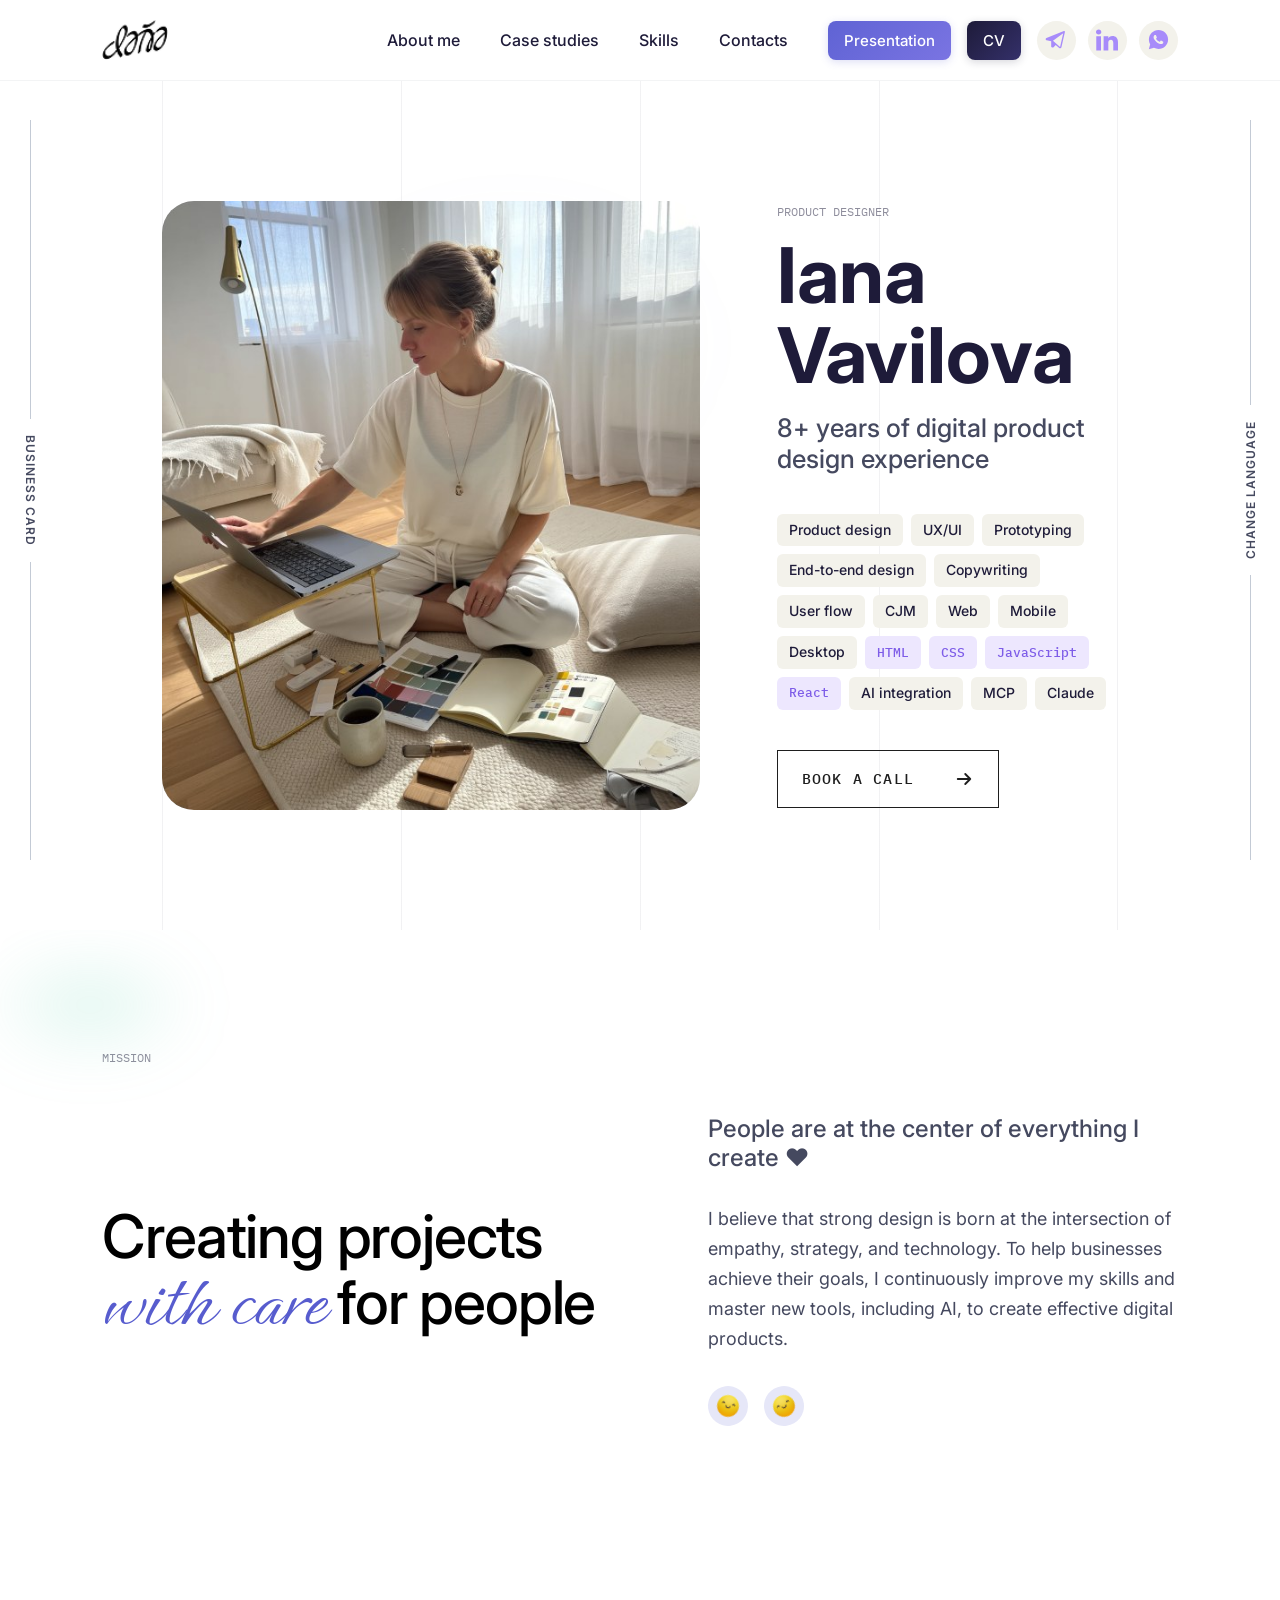
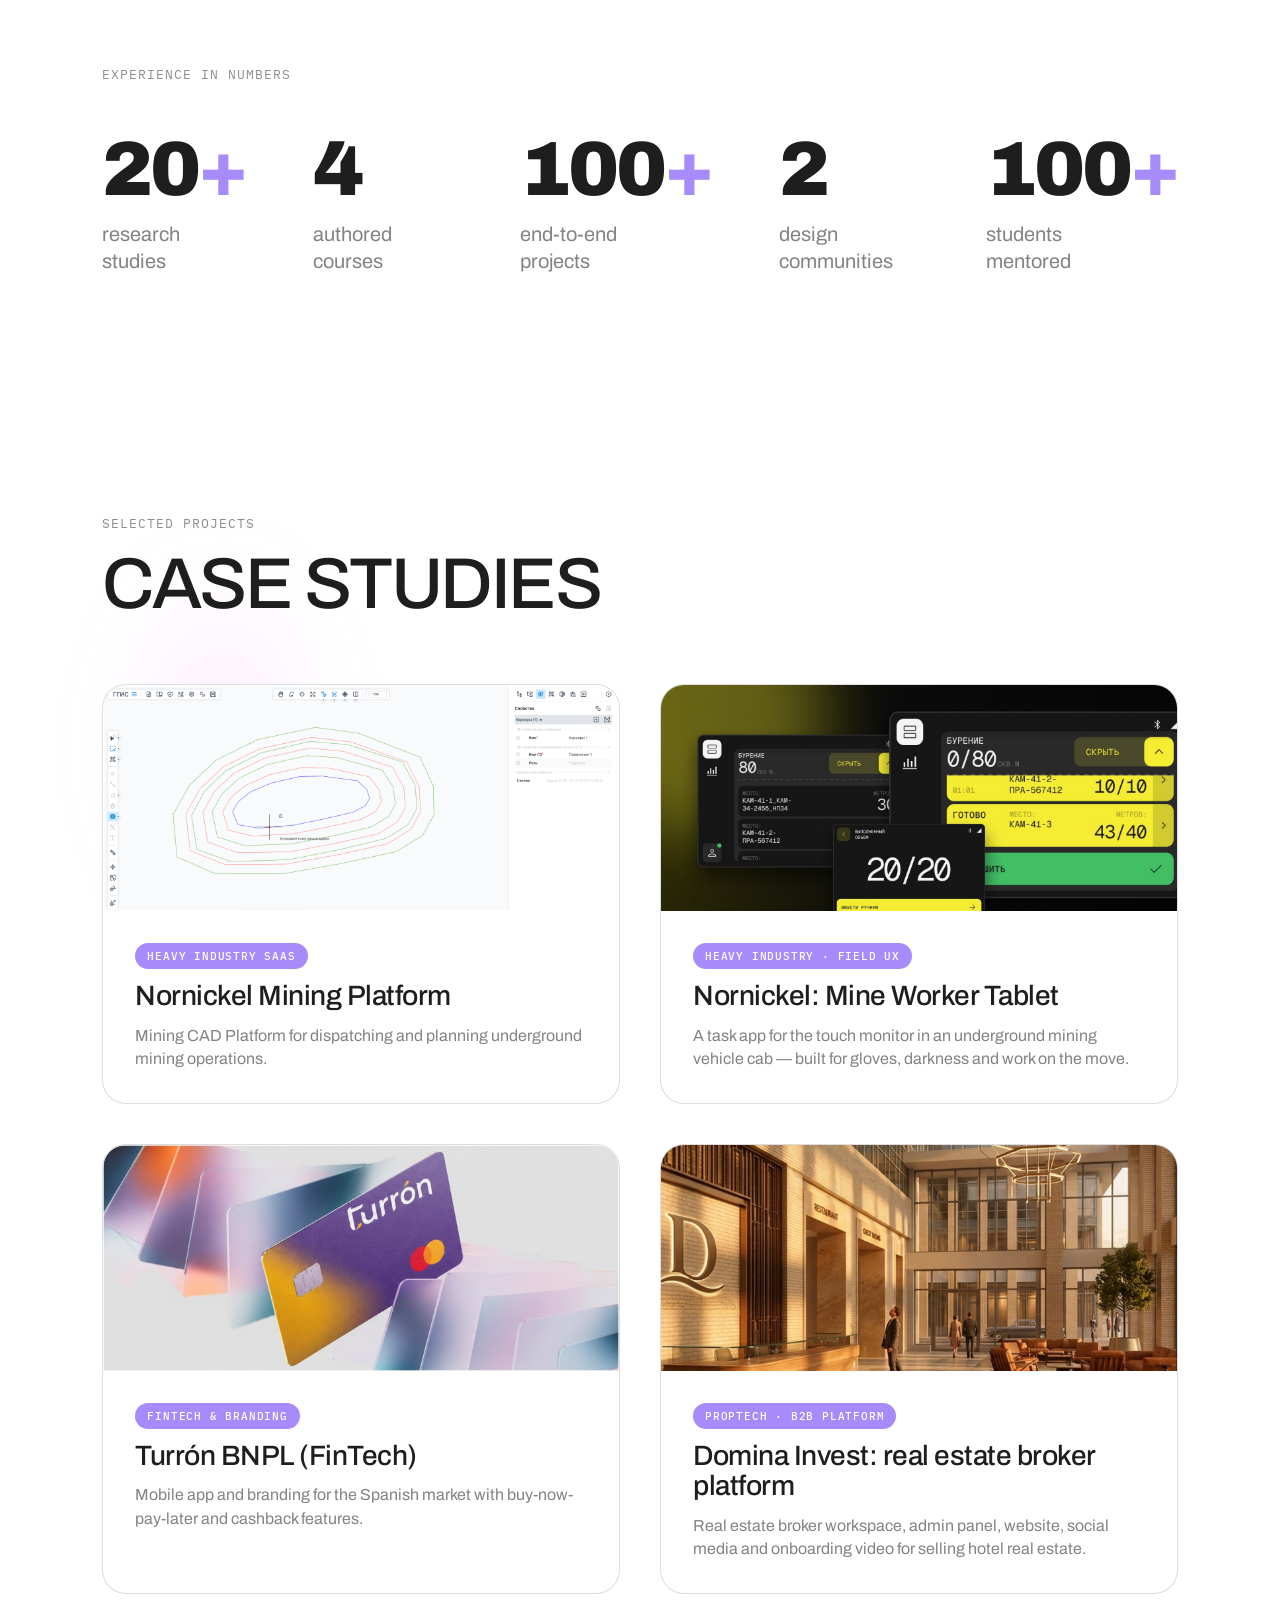
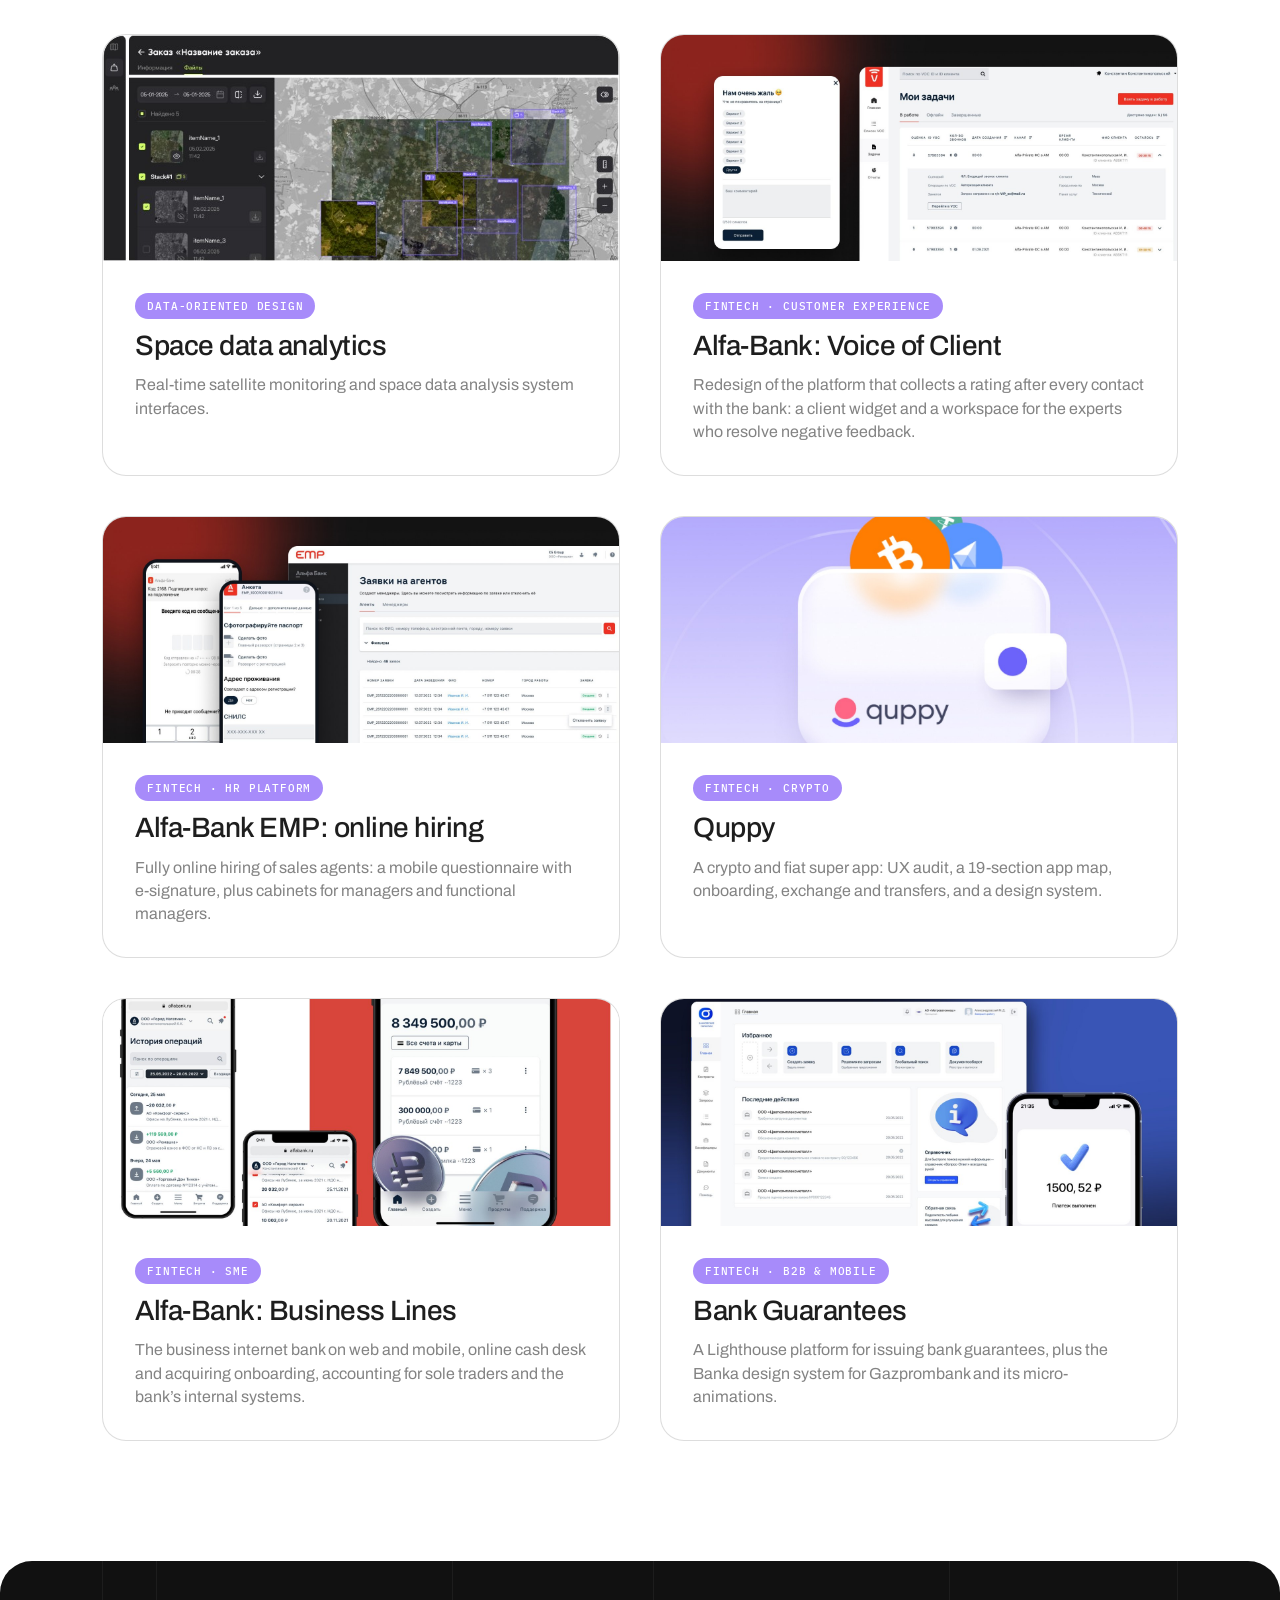
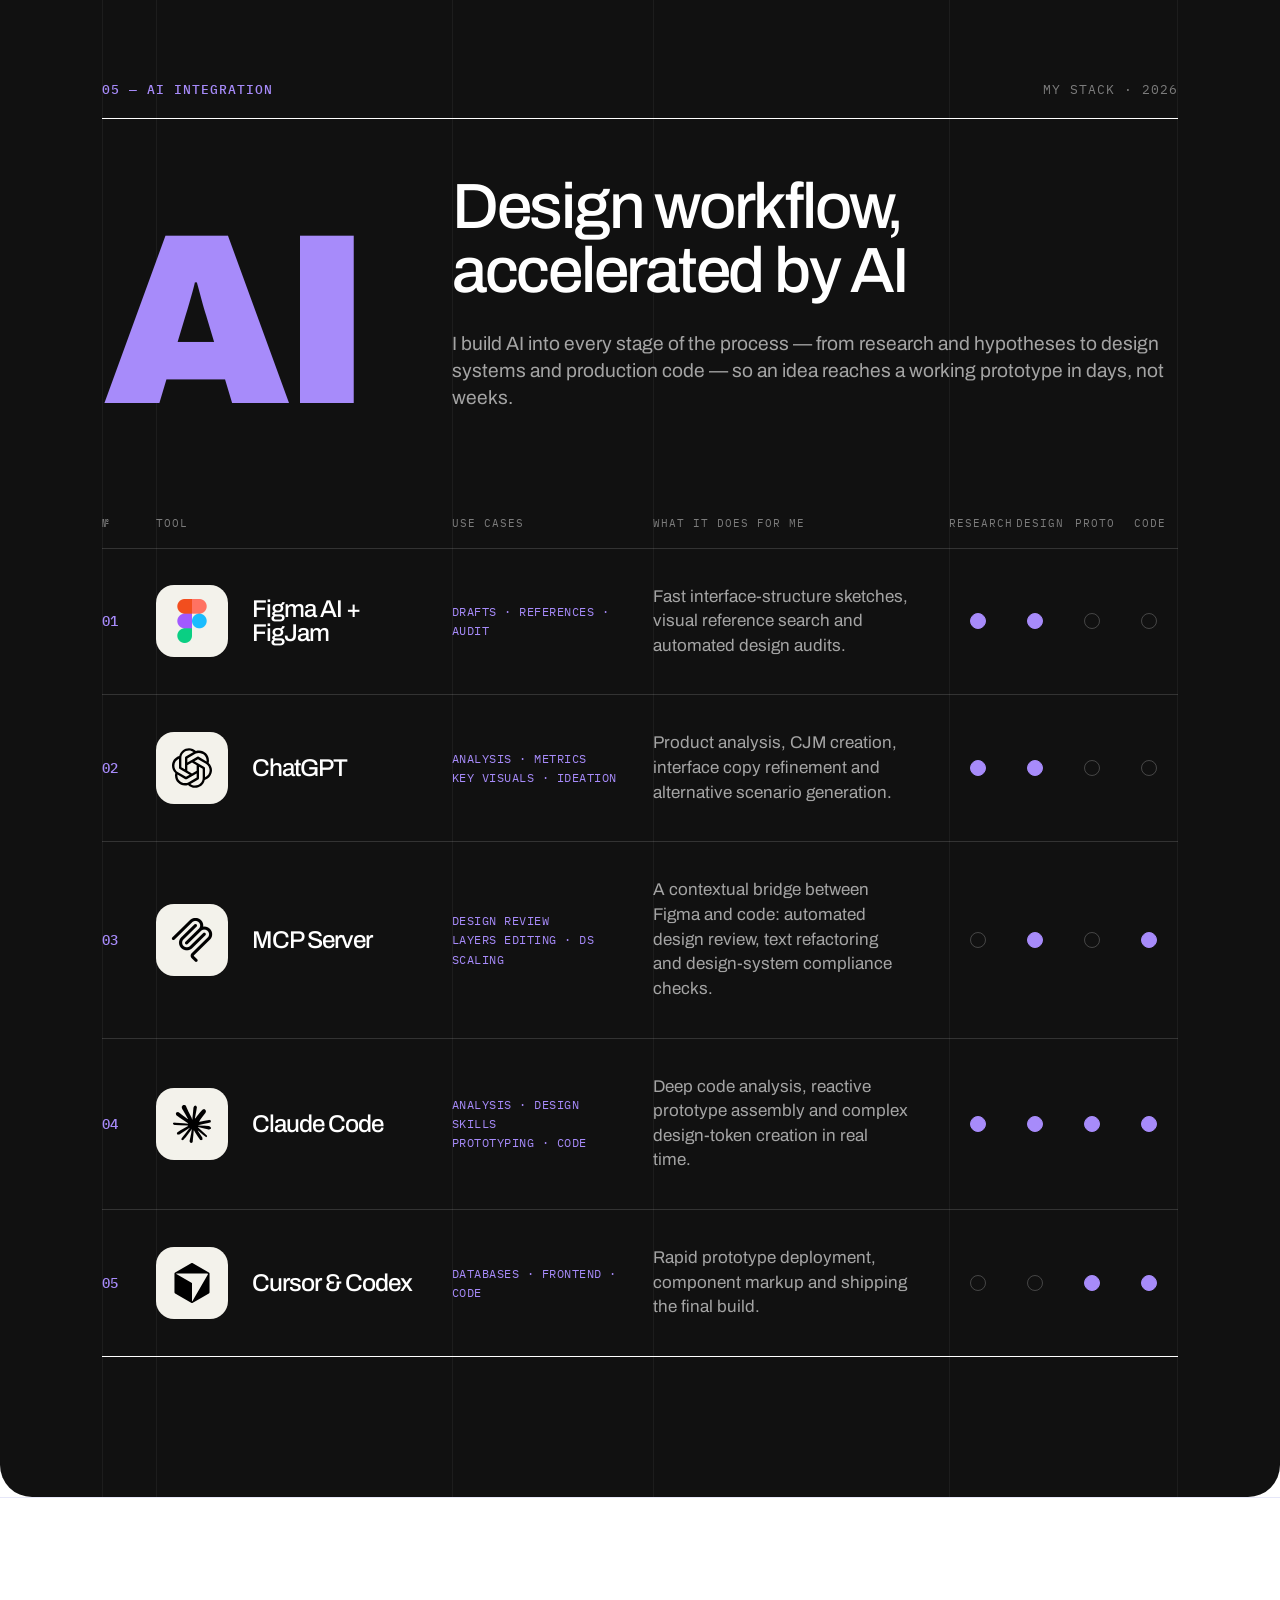
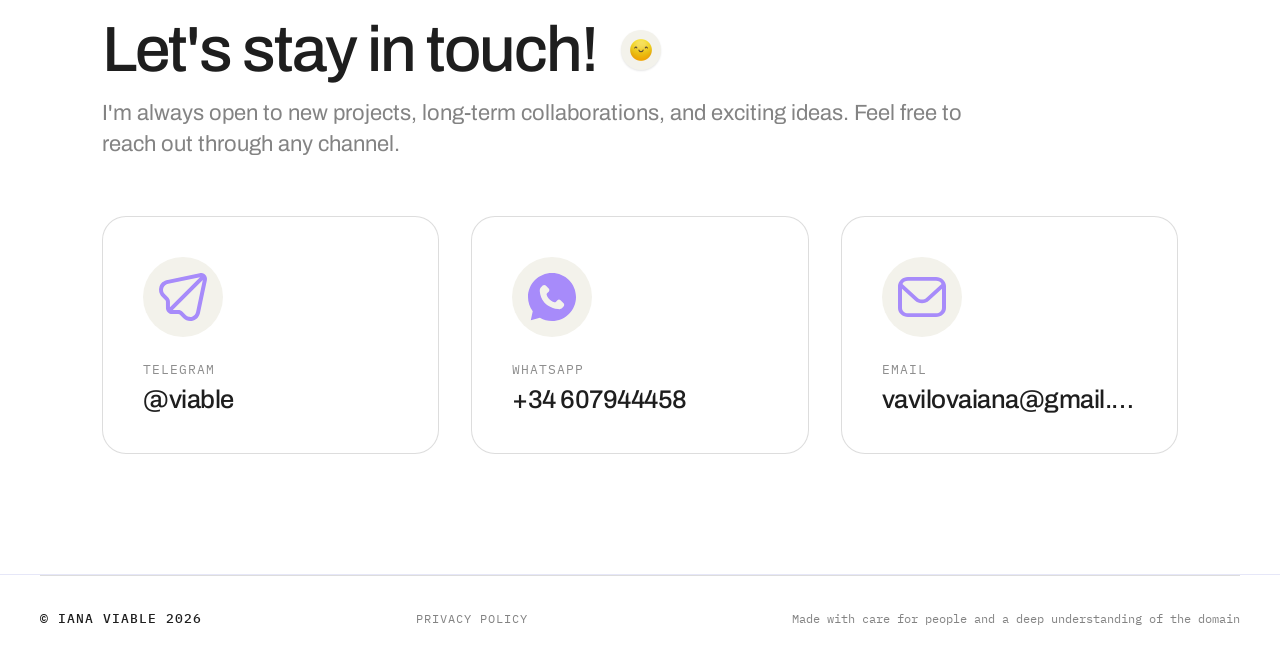
==== commit 90ed1d5f: "Add files via upload" ====
--- a/index.html
+++ b/index.html
@@ -13,7 +13,7 @@
 <link rel="preconnect" href="https://fonts.googleapis.com">
 <link rel="preconnect" href="https://fonts.gstatic.com" crossorigin>
 <link href="https://fonts.googleapis.com/css2?family=Inter:ital,wght@0,400;0,500;0,600;0,700;0,800;1,500&family=Archivo:wght@400;500;900&family=IBM+Plex+Mono:wght@400;500&display=swap" rel="stylesheet">
-<link rel="stylesheet" href="css/styles.css">
+<link rel="stylesheet" href="css/styles.css?v=20261124b">
 </head>
 <body>
 
@@ -113,14 +113,14 @@
     <span class="label-pill" data-ru="Миссия">Mission</span>
 
     <div class="mission__content">
-      <h2 class="mission__headline" data-ru-html="Создавать проекты<br><em>с заботой</em> о людях">Creating projects<br><em>with care</em> for people</h2>
+      <h2 class="mission__headline" data-ru-html="Создавать проекты<br><span class=&quot;mission__script&quot;>с заботой</span> о людях">Creating projects<br><span class="mission__script">with care</span> for people</h2>
 
       <div class="mission__details">
-        <p class="mission__statement" data-ru-html="Люди — в центре всего, что я создаю <span aria-hidden=&quot;true&quot;>❤</span>">People are at the center of everything I create <span aria-hidden="true">❤</span></p>
+        <p class="mission__statement" data-ru-html="Люди — в центре всего, что я создаю <span aria-hidden=&quot;true&quot;>❤️</span>">People are at the center of everything I create <span aria-hidden="true">❤️</span></p>
         <p class="mission__text" data-ru="Я верю, что сильный дизайн рождается на стыке эмпатии, стратегии и технологий. Чтобы помогать бизнесу достигать его целей, я постоянно развиваю навыки и осваиваю новые инструменты, включая AI, для создания эффективных цифровых продуктов.">I believe that strong design is born at the intersection of empathy, strategy, and technology. To help businesses achieve their goals, I continuously improve my skills and master new tools, including AI, to create effective digital products.</p>
         <div class="smiley-row" aria-hidden="true">
-          <span class="smiley-bubble smiley-bubble--tilt-left"><img src="assets/img/icons/smile.svg" alt="" width="24" height="24"></span>
-          <span class="smiley-bubble smiley-bubble--tilt-right"><img src="assets/img/icons/smile.svg" alt="" width="24" height="24"></span>
+          <span class="smiley-bubble smiley-bubble--tilt-left"><img src="assets/img/icons/smile-emoji.png" alt="" width="24" height="24"></span>
+          <span class="smiley-bubble smiley-bubble--tilt-right"><img src="assets/img/icons/smile-emoji.png" alt="" width="24" height="24"></span>
         </div>
       </div>
     </div>
@@ -301,46 +301,40 @@
       <ul class="ai-stack__rows">
       <li class="ai-stack__row">
         <span class="ai-stack__index">01</span>
-        <div class="ai-stack__tool"><span class="ai-stack__logo"><img src="assets/img/icons/figma.svg" alt="" width="40" height="40"></span><h3>Figma AI + FigJam</h3></div>
+        <div class="ai-stack__tool"><span class="ai-stack__logo ai-stack__logo--img"><img src="assets/img/icons/ai-figma.png" alt="" width="44" height="44"></span><h3>Figma AI + FigJam</h3></div>
         <p class="ai-stack__use" data-ru-html="Черновики · Референсы · Аудит">Drafts · References · Audit</p>
         <p class="ai-stack__desc" data-ru="Быстрые наброски структуры интерфейса, поиск визуальных референсов и автоматический аудит макетов.">Fast interface-structure sketches, visual reference search and automated design audits.</p>
         <div class="ai-stack__stages"><span class="ai-stack__stage is-on"><span class="ai-stack__dot is-on" role="img" aria-label="Research: yes" data-ru-aria-label="Исследование: да"></span><span class="ai-stack__stage-name" aria-hidden="true" data-ru="Ресёрч">Research</span></span><span class="ai-stack__stage is-on"><span class="ai-stack__dot is-on" role="img" aria-label="Design: yes" data-ru-aria-label="Дизайн: да"></span><span class="ai-stack__stage-name" aria-hidden="true" data-ru="Дизайн">Design</span></span><span class="ai-stack__stage"><span class="ai-stack__dot" role="img" aria-label="Proto: no" data-ru-aria-label="Прототип: нет"></span><span class="ai-stack__stage-name" aria-hidden="true" data-ru="Прототип">Proto</span></span><span class="ai-stack__stage"><span class="ai-stack__dot" role="img" aria-label="Code: no" data-ru-aria-label="Код: нет"></span><span class="ai-stack__stage-name" aria-hidden="true" data-ru="Код">Code</span></span></div>
       </li>
       <li class="ai-stack__row">
         <span class="ai-stack__index">02</span>
-        <div class="ai-stack__tool"><span class="ai-stack__logo"><img src="assets/img/icons/chatgpt.svg" alt="" width="40" height="40"></span><h3>ChatGPT</h3></div>
+        <div class="ai-stack__tool"><span class="ai-stack__logo"><img src="assets/img/icons/ai-chatgpt.svg" alt="" width="40" height="40"></span><h3>ChatGPT</h3></div>
         <p class="ai-stack__use" data-ru-html="Аналитика · Метрики<br>Ключевые визуалы · Идеи">Analysis · Metrics<br>Key visuals · Ideation</p>
         <p class="ai-stack__desc" data-ru="Продуктовый анализ, проектирование CJM, доработка интерфейсных текстов и генерация альтернативных сценариев.">Product analysis, CJM creation, interface copy refinement and alternative scenario generation.</p>
         <div class="ai-stack__stages"><span class="ai-stack__stage is-on"><span class="ai-stack__dot is-on" role="img" aria-label="Research: yes" data-ru-aria-label="Исследование: да"></span><span class="ai-stack__stage-name" aria-hidden="true" data-ru="Ресёрч">Research</span></span><span class="ai-stack__stage is-on"><span class="ai-stack__dot is-on" role="img" aria-label="Design: yes" data-ru-aria-label="Дизайн: да"></span><span class="ai-stack__stage-name" aria-hidden="true" data-ru="Дизайн">Design</span></span><span class="ai-stack__stage"><span class="ai-stack__dot" role="img" aria-label="Proto: no" data-ru-aria-label="Прототип: нет"></span><span class="ai-stack__stage-name" aria-hidden="true" data-ru="Прототип">Proto</span></span><span class="ai-stack__stage"><span class="ai-stack__dot" role="img" aria-label="Code: no" data-ru-aria-label="Код: нет"></span><span class="ai-stack__stage-name" aria-hidden="true" data-ru="Код">Code</span></span></div>
       </li>
       <li class="ai-stack__row">
         <span class="ai-stack__index">03</span>
-        <div class="ai-stack__tool"><span class="ai-stack__logo"><img src="assets/img/icons/mcp.svg" alt="" width="40" height="40"></span><h3 data-ru="MCP-сервер">MCP Server</h3></div>
+        <div class="ai-stack__tool"><span class="ai-stack__logo ai-stack__logo--img"><img src="assets/img/icons/ai-mcp.png" alt="" width="44" height="44"></span><h3 data-ru="MCP-сервер">MCP Server</h3></div>
         <p class="ai-stack__use" data-ru-html="Дизайн-ревью<br>Работа со слоями · Масштабирование ДС">Design review<br>Layers editing · DS scaling</p>
         <p class="ai-stack__desc" data-ru="Контекстный мост между Figma и кодом: автоматическое дизайн-ревью, рефакторинг текстов и проверка соответствия дизайн-системе.">A contextual bridge between Figma and code: automated design review, text refactoring and design-system compliance checks.</p>
         <div class="ai-stack__stages"><span class="ai-stack__stage"><span class="ai-stack__dot" role="img" aria-label="Research: no" data-ru-aria-label="Исследование: нет"></span><span class="ai-stack__stage-name" aria-hidden="true" data-ru="Ресёрч">Research</span></span><span class="ai-stack__stage is-on"><span class="ai-stack__dot is-on" role="img" aria-label="Design: yes" data-ru-aria-label="Дизайн: да"></span><span class="ai-stack__stage-name" aria-hidden="true" data-ru="Дизайн">Design</span></span><span class="ai-stack__stage"><span class="ai-stack__dot" role="img" aria-label="Proto: no" data-ru-aria-label="Прототип: нет"></span><span class="ai-stack__stage-name" aria-hidden="true" data-ru="Прототип">Proto</span></span><span class="ai-stack__stage is-on"><span class="ai-stack__dot is-on" role="img" aria-label="Code: yes" data-ru-aria-label="Код: да"></span><span class="ai-stack__stage-name" aria-hidden="true" data-ru="Код">Code</span></span></div>
       </li>
       <li class="ai-stack__row">
         <span class="ai-stack__index">04</span>
-        <div class="ai-stack__tool"><span class="ai-stack__logo"><img src="assets/img/icons/claude.svg" alt="" width="40" height="40"></span><h3>Claude Code</h3></div>
+        <div class="ai-stack__tool"><span class="ai-stack__logo ai-stack__logo--img"><img src="assets/img/icons/ai-claude.png" alt="" width="44" height="44"></span><h3>Claude Code</h3></div>
         <p class="ai-stack__use" data-ru-html="Аналитика · Дизайн-навыки<br>Прототипы · Код">Analysis · Design skills<br>Prototyping · Code</p>
         <p class="ai-stack__desc" data-ru="Глубокий анализ кода, сборка реактивных прототипов и создание сложных дизайн-токенов в реальном времени.">Deep code analysis, reactive prototype assembly and complex design-token creation in real time.</p>
         <div class="ai-stack__stages"><span class="ai-stack__stage is-on"><span class="ai-stack__dot is-on" role="img" aria-label="Research: yes" data-ru-aria-label="Исследование: да"></span><span class="ai-stack__stage-name" aria-hidden="true" data-ru="Ресёрч">Research</span></span><span class="ai-stack__stage is-on"><span class="ai-stack__dot is-on" role="img" aria-label="Design: yes" data-ru-aria-label="Дизайн: да"></span><span class="ai-stack__stage-name" aria-hidden="true" data-ru="Дизайн">Design</span></span><span class="ai-stack__stage is-on"><span class="ai-stack__dot is-on" role="img" aria-label="Proto: yes" data-ru-aria-label="Прототип: да"></span><span class="ai-stack__stage-name" aria-hidden="true" data-ru="Прототип">Proto</span></span><span class="ai-stack__stage is-on"><span class="ai-stack__dot is-on" role="img" aria-label="Code: yes" data-ru-aria-label="Код: да"></span><span class="ai-stack__stage-name" aria-hidden="true" data-ru="Код">Code</span></span></div>
       </li>
       <li class="ai-stack__row">
         <span class="ai-stack__index">05</span>
-        <div class="ai-stack__tool"><span class="ai-stack__logo"><img src="assets/img/icons/cursor.svg" alt="" width="40" height="40"></span><h3>Cursor &amp; Codex</h3></div>
+        <div class="ai-stack__tool"><span class="ai-stack__logo"><img src="assets/img/icons/ai-cursor.svg" alt="" width="40" height="40"></span><h3>Cursor &amp; Codex</h3></div>
         <p class="ai-stack__use" data-ru-html="Базы данных · Фронтенд · Код">Databases · Frontend · Code</p>
         <p class="ai-stack__desc" data-ru="Быстрое развёртывание прототипов, вёрстка компонентов и выпуск финальной сборки.">Rapid prototype deployment, component markup and shipping the final build.</p>
         <div class="ai-stack__stages"><span class="ai-stack__stage"><span class="ai-stack__dot" role="img" aria-label="Research: no" data-ru-aria-label="Исследование: нет"></span><span class="ai-stack__stage-name" aria-hidden="true" data-ru="Ресёрч">Research</span></span><span class="ai-stack__stage"><span class="ai-stack__dot" role="img" aria-label="Design: no" data-ru-aria-label="Дизайн: нет"></span><span class="ai-stack__stage-name" aria-hidden="true" data-ru="Дизайн">Design</span></span><span class="ai-stack__stage is-on"><span class="ai-stack__dot is-on" role="img" aria-label="Proto: yes" data-ru-aria-label="Прототип: да"></span><span class="ai-stack__stage-name" aria-hidden="true" data-ru="Прототип">Proto</span></span><span class="ai-stack__stage is-on"><span class="ai-stack__dot is-on" role="img" aria-label="Code: yes" data-ru-aria-label="Код: да"></span><span class="ai-stack__stage-name" aria-hidden="true" data-ru="Код">Code</span></span></div>
       </li>
       </ul>
-    </div>
-
-    <div class="ai-stack__stats">
-      <div class="ai-stack__stat"><span class="is-accent">05</span><p data-ru="AI-инструментов в ежедневной работе">AI tools in my daily workflow</p></div>
-      <div class="ai-stack__stat"><span>04</span><p data-ru="этапа — от исследования до продакшен-кода">Stages covered — from research to production code</p></div>
-      <div class="ai-stack__stat"><span>01</span><p data-ru="Петля Figma ⇄ код через MCP: дизайн и код всегда синхронны">Loop: Figma ⇄ code via MCP, so design and code stay in sync</p></div>
     </div>
   </section>
 
@@ -349,28 +343,28 @@
     <div class="contacts__header">
       <div class="contacts__title-row">
         <h2 data-ru="Давайте общаться!">Let's stay in touch!</h2>
-        <span class="smiley-bubble smiley-bubble--card" aria-hidden="true"><img src="assets/img/icons/smile.svg" alt="" width="24" height="24"></span>
+        <span class="smiley-bubble smiley-bubble--card" aria-hidden="true"><img src="assets/img/icons/smile-emoji.png" alt="" width="24" height="24"></span>
       </div>
       <p data-ru="Я всегда открыта для новых проектов, долгосрочного сотрудничества и классных идей. Свяжитесь со мной любым удобным способом.">I'm always open to new projects, long-term collaborations, and exciting ideas. Feel free to reach out through any channel.</p>
     </div>
 
     <div class="contact-cards">
       <a class="contact-card" href="https://t.me/viable" target="_blank" rel="noopener">
-        <span class="contact-card__icon contact-card__icon--telegram"><img src="assets/img/icons/telegram.svg" alt="" width="36" height="36"></span>
+        <span class="contact-card__icon contact-card__icon--figma"><img src="assets/img/icons/contact-telegram.svg" alt="" width="80" height="80"></span>
         <span class="contact-card__text">
           <span class="contact-card__label">Telegram</span>
           <span class="contact-card__value">@viable</span>
         </span>
       </a>
       <a class="contact-card" href="https://wa.me/34607944458" data-ru-href="https://wa.me/79312444104" target="_blank" rel="noopener">
-        <span class="contact-card__icon contact-card__icon--whatsapp"><img src="assets/img/icons/whatsapp.svg" alt="" width="36" height="36"></span>
+        <span class="contact-card__icon contact-card__icon--figma"><img src="assets/img/icons/contact-whatsapp.svg" alt="" width="80" height="80"></span>
         <span class="contact-card__text">
           <span class="contact-card__label">WhatsApp</span>
-          <span class="contact-card__value" data-ru="+7 931 2444104">+34 607 944 458</span>
+          <span class="contact-card__value" data-ru="+7 931 2444104">+34 607944458</span>
         </span>
       </a>
       <a class="contact-card" href="mailto:vavilovaiana@gmail.com">
-        <span class="contact-card__icon contact-card__icon--email"><img src="assets/img/icons/mail.svg" alt="" width="36" height="36"></span>
+        <span class="contact-card__icon contact-card__icon--figma"><img src="assets/img/icons/contact-email.svg" alt="" width="80" height="80"></span>
         <span class="contact-card__text">
           <span class="contact-card__label" data-ru="Электронная почта">Email</span>
           <span class="contact-card__value">vavilovaiana@gmail.com</span>
@@ -381,9 +375,10 @@
 
 </main>
 
-<footer class="site-footer">
-  <p>&copy; <span id="year">2026</span> <span data-ru="Яна Вавилова. Продуктовый дизайнер.">Yana Vavilova. Product Designer.</span></p>
-  <p data-ru="В центре всего, что я создаю — люди.">People are at the center of everything.</p>
+<footer class="site-footer site-footer--bc">
+  <p class="site-footer__copy">&copy; Iana Viable <span id="year">2026</span></p>
+  <p class="site-footer__link" data-ru="Политика конфиденциальности">Privacy policy</p>
+  <p class="site-footer__tagline" data-ru="Сделано с вниманием к людям, с глубоким пониманием предметной области">Made with care for people and a deep understanding of the domain</p>
 </footer>
 
 <script src="js/main.js"></script>
--- a/css/styles.css
+++ b/css/styles.css
@@ -869,7 +869,7 @@
   overflow: hidden;
   transition: color .2s ease-out, border-color .2s ease-out, gap .2s ease-out;
 }
-/* fill layers: lilac sweeps in on hover, gradient fades in on press */
+/* fill layers: gradient sweeps in on hover, solid lilac on press */
 .cta-swiss::before,
 .cta-swiss::after {
   content: "";
@@ -879,13 +879,13 @@
   pointer-events: none;
 }
 .cta-swiss::before {
-  background: var(--cta-lilac);
+  background: linear-gradient(90deg, var(--cta-lilac) 0%, var(--cta-violet) 55%, var(--cta-ink) 100%);
   transform: scaleX(0);
   transform-origin: left center;
   transition: transform .25s ease-out;
 }
 .cta-swiss::after {
-  background: linear-gradient(90deg, var(--cta-lilac) 0%, var(--cta-violet) 55%, var(--cta-ink) 100%);
+  background: var(--cta-lilac);
   opacity: 0;
   transition: opacity .12s ease-out;
 }
@@ -894,13 +894,13 @@
 .cta-swiss:hover,
 .cta-swiss:focus-visible {
   color: #fff;
-  border-color: var(--cta-lilac);
+  border-color: var(--cta-ink);
   gap: 52px;
 }
 .cta-swiss:hover::before,
 .cta-swiss:focus-visible::before { transform: scaleX(1); }
 
-.cta-swiss:active { color: #fff; border-color: var(--cta-ink); gap: 52px; }
+.cta-swiss:active { color: #fff; border-color: var(--cta-lilac); gap: 52px; }
 .cta-swiss:active::after { opacity: 1; }
 
 .cta-swiss:focus-visible { outline: 2px solid var(--cta-lilac); outline-offset: 3px; }
@@ -1106,12 +1106,6 @@
 .ai-stack__dot.is-on { background: var(--bc-lilac); border-color: var(--bc-lilac); }
 .ai-stack__stage { display: contents; }
 .ai-stack__stage-name { display: none; }
-.ai-stack__stats { display: grid; grid-template-columns: repeat(3, 1fr); }
-.ai-stack__stat { display: flex; flex-direction: column; gap: 16px; padding-right: 40px; }
-.ai-stack__stat + .ai-stack__stat { padding-left: 32px; border-left: 1px solid rgba(255, 255, 255, 0.14); }
-.ai-stack__stat span { font-weight: 900; font-size: clamp(72px, 7vw, 120px); line-height: 0.85; letter-spacing: -4px; }
-.ai-stack__stat span.is-accent { color: var(--bc-lilac); }
-.ai-stack__stat p { max-width: 380px; font-size: 18px; line-height: 1.4; color: rgba(255, 255, 255, 0.62); }
 
 @media (max-width: 1100px) {
   .ai-stack { gap: 64px; }
@@ -1133,8 +1127,6 @@
   .ai-stack__stage-name { display: inline; font-family: var(--bc-mono); font-size: 11px; letter-spacing: 0.8px; text-transform: uppercase; color: rgba(255,255,255,0.35); }
   .ai-stack__stage.is-on .ai-stack__stage-name { color: #fff; }
   .ai-stack__dot { width: 12px; height: 12px; }
-  .ai-stack__stats { grid-template-columns: 1fr; gap: 40px; }
-  .ai-stack__stat + .ai-stack__stat { padding-left: 0; border-left: 0; padding-top: 32px; border-top: 1px solid rgba(255, 255, 255, 0.14); }
 }
 @media (max-width: 560px) {
   .ai-stack__tool { gap: 16px; }
@@ -1198,3 +1190,92 @@
 .contact-card { min-width: 0; }
 .contact-card__value { font-size: clamp(20px, 2vw, 28px); }
 @media (max-width: 860px) { .contact-cards { grid-template-columns: minmax(0, 1fr); } .contact-card { padding: 28px; } }
+
+/* ==========================================================================
+   Figma parity pass — Mission / Contacts / Footer (2026-11-24)
+   ========================================================================== */
+@font-face {
+  font-family: "Viable Script";
+  src: url("../assets/fonts/ephesis-latin-400-normal.woff2") format("woff2");
+  font-display: swap;
+  unicode-range: U+0000-00FF, U+0131, U+0152-0153, U+02BB-02BC, U+02C6, U+02DA, U+02DC, U+2000-206F, U+2122, U+2191, U+2193, U+2212, U+2215, U+FEFF, U+FFFD;
+}
+@font-face {
+  font-family: "Viable Script";
+  src: url("../assets/fonts/marck-script-cyrillic-400-normal.woff2") format("woff2");
+  font-display: swap;
+  unicode-range: U+0301, U+0400-045F, U+0490-0491, U+04B0-04B1, U+2116;
+}
+
+/* Mission — SF Pro Display in Figma; system SF on Apple, Inter elsewhere */
+.mission__headline {
+  font-family: -apple-system, BlinkMacSystemFont, "SF Pro Display", "Inter", sans-serif;
+  font-weight: 500;
+  font-size: clamp(40px, 4.7vw, 90px);
+  line-height: 1.11;
+  letter-spacing: -0.02em;
+  color: #000;
+}
+.mission__script {
+  font-family: "Viable Script", cursive;
+  font-weight: 400;
+  font-style: normal;
+  font-size: 1.38em; /* 124px vs 90px in Figma */
+  line-height: 0;
+  letter-spacing: 0;
+  color: #575cce;
+}
+.mission__statement,
+.mission__text {
+  font-family: -apple-system, BlinkMacSystemFont, "SF Pro Display", "Inter", sans-serif;
+  color: #45495f;
+}
+.mission__statement { font-weight: 500; font-size: 24px; }
+.mission__text { font-weight: 400; font-size: 18px; line-height: 30px; }
+.smiley-bubble { width: auto; height: auto; background: #e6e7f8; }
+.smiley-bubble img { display: block; width: 24px; height: 24px; }
+.smiley-bubble--card { background: var(--bc-tile); box-shadow: 0 1px 2px rgba(12, 12, 13, 0.1); }
+
+/* Contacts — icons are the Figma 80px tiles (circle + lilac glyph baked in) */
+.contact-card__icon--figma { width: 80px; height: 80px; background: none; border-radius: 0; }
+.contact-card__icon--figma img { filter: none; width: 80px; height: 80px; }
+.contacts__header p { font-size: clamp(16px, 2vw, 22px); color: rgba(30, 30, 30, 0.55); }
+
+/* Footer — Figma "Footer" component: 3 columns, mono, top rule */
+.site-footer--bc {
+  display: flex;
+  flex-wrap: nowrap;
+  align-items: center;
+  gap: 20px;
+  margin: 0 40px;
+  padding: 32px 0;
+  border-top: 1px solid rgba(30, 30, 30, 0.15);
+  font-family: var(--bc-mono);
+}
+.site-footer--bc p { margin: 0; }
+.site-footer--bc .site-footer__copy {
+  flex: 1 1 0;
+  font-weight: 500; font-size: 13px; line-height: 22px; letter-spacing: 1px;
+  text-transform: uppercase; color: #1e1e1e;
+}
+.site-footer--bc .site-footer__link {
+  flex: 1 1 0;
+  font-weight: 400; font-size: 12px; line-height: 18px; letter-spacing: 1px;
+  text-transform: uppercase; color: rgba(30, 30, 30, 0.55);
+}
+.site-footer--bc .site-footer__tagline {
+  flex: 0 1 auto;
+  font-weight: 400; font-size: 12px; line-height: 1.3; letter-spacing: 0;
+  text-transform: none; color: rgba(30, 30, 30, 0.55); text-align: right;
+}
+@media (max-width: 860px) {
+  .site-footer--bc { flex-direction: column; align-items: flex-start; gap: 8px; margin: 0 20px; }
+  .site-footer--bc .site-footer__tagline { text-align: left; }
+}
+
+/* AI stack — brand logos exported from Figma (glyph 40px, raster logos 44px in a 72px tile) */
+.ai-stack__logo--img img { width: 44px; height: 44px; }
+.ai-stack__monogram { font-family: -apple-system, BlinkMacSystemFont, "SF Pro Display", var(--bc-sans); }
+@media (max-width: 560px) { .ai-stack__logo--img img { width: 35px; height: 35px; } }
+/* Mission on narrow screens: column layout must not inherit the 480px flex-basis as height */
+@media (max-width: 1100px) { .mission__headline, .mission__details { flex: 0 0 auto; } }
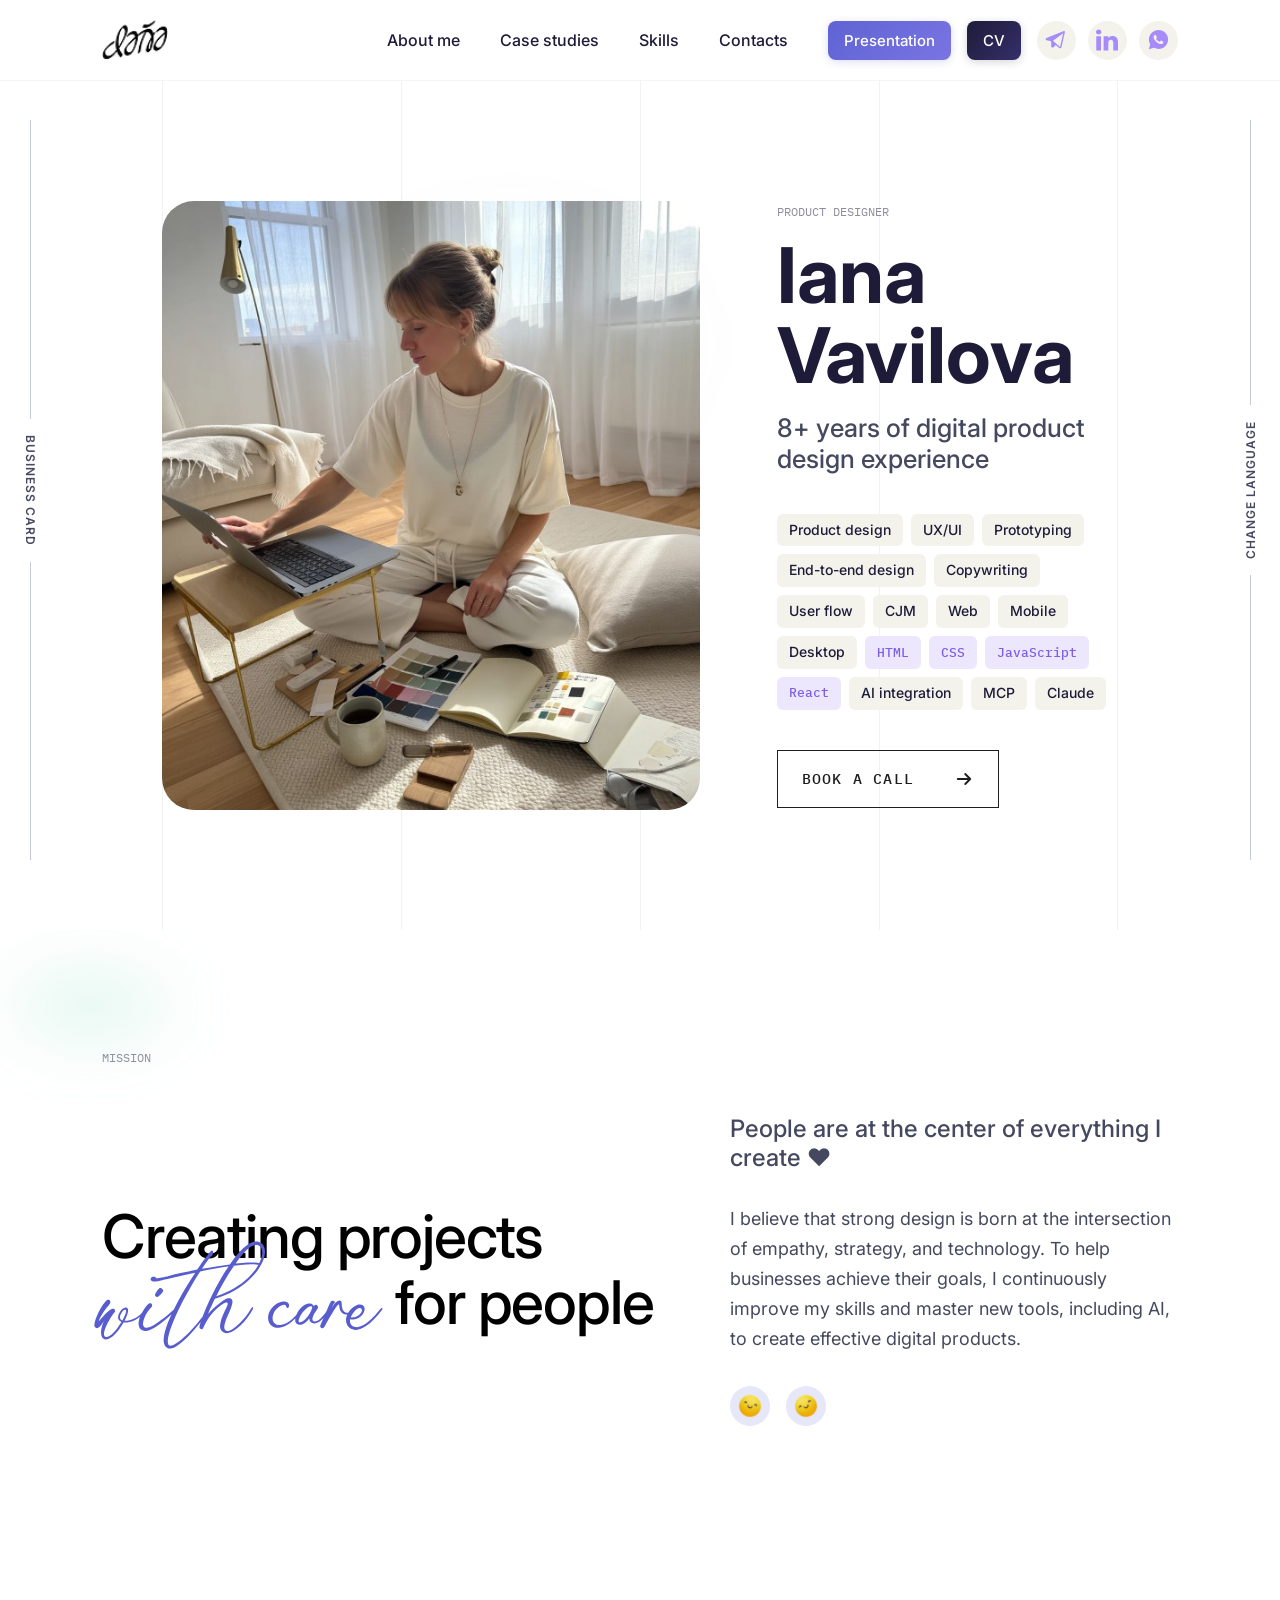
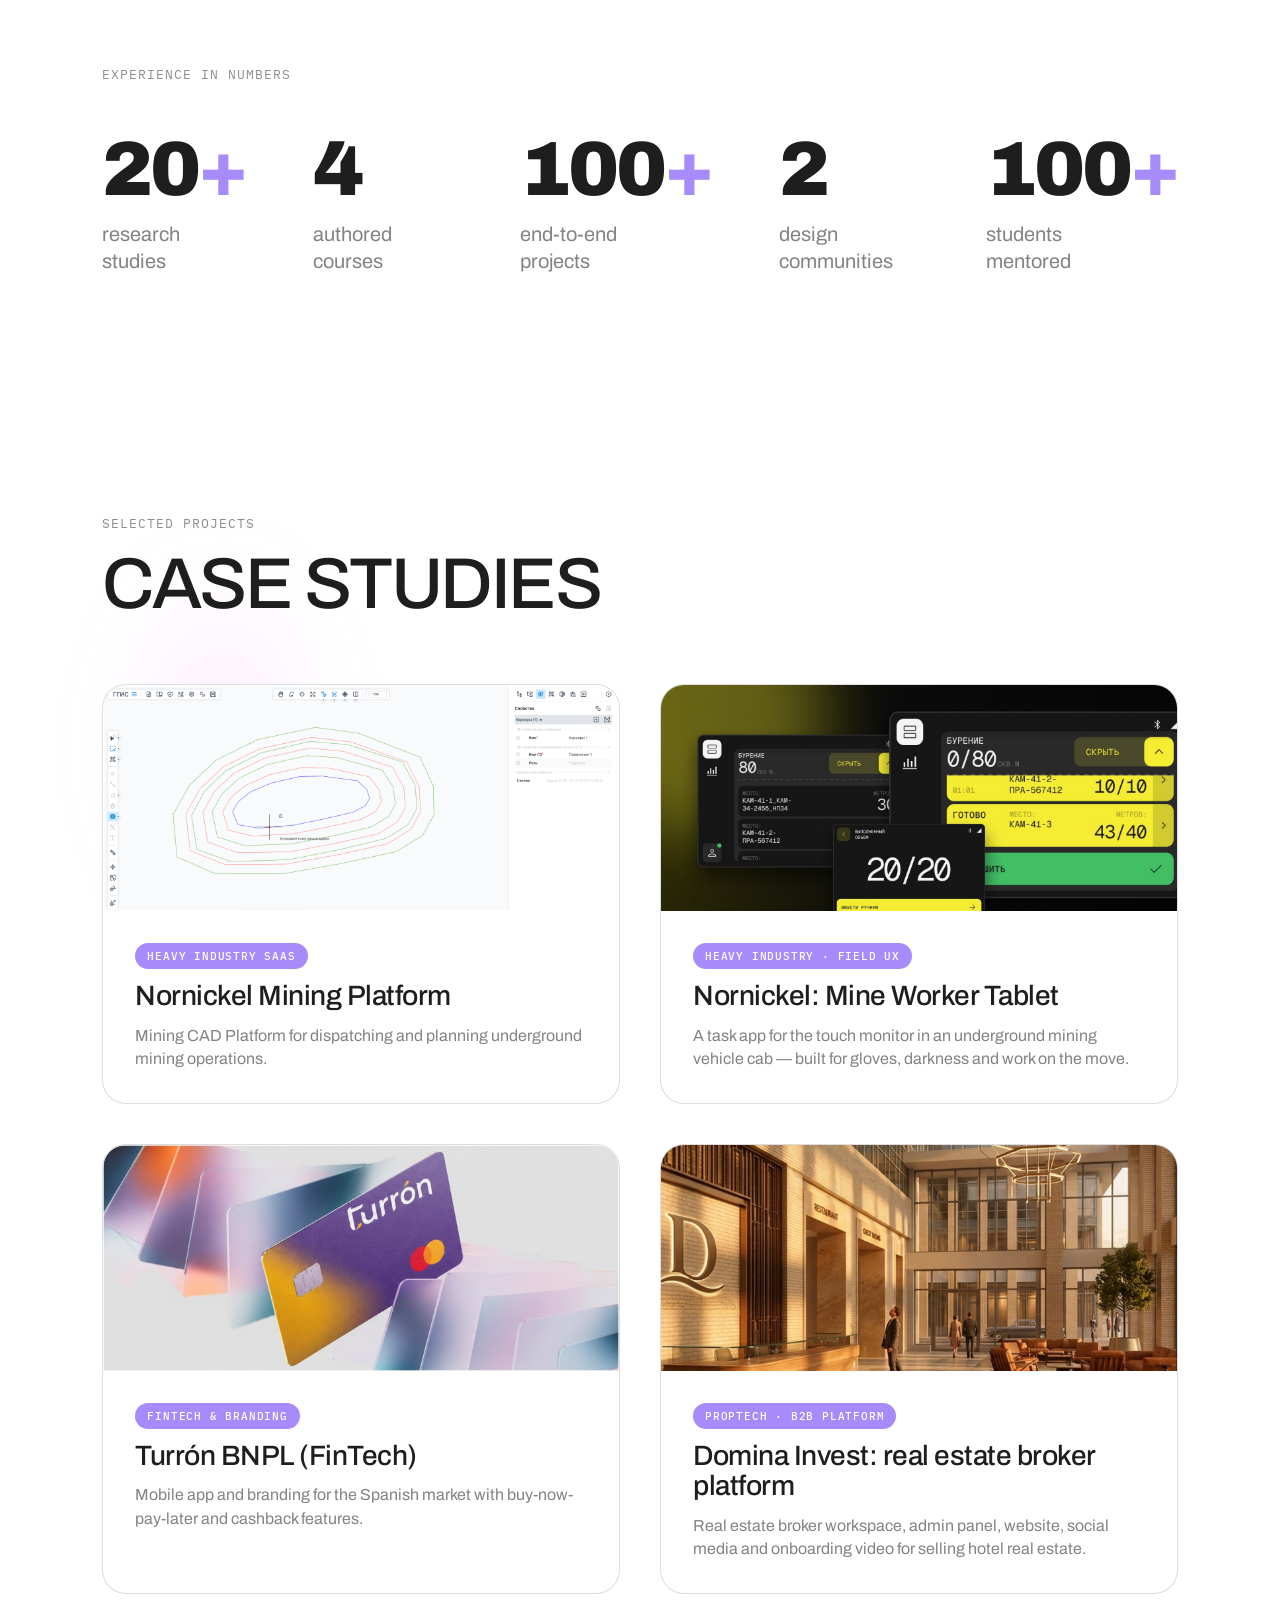
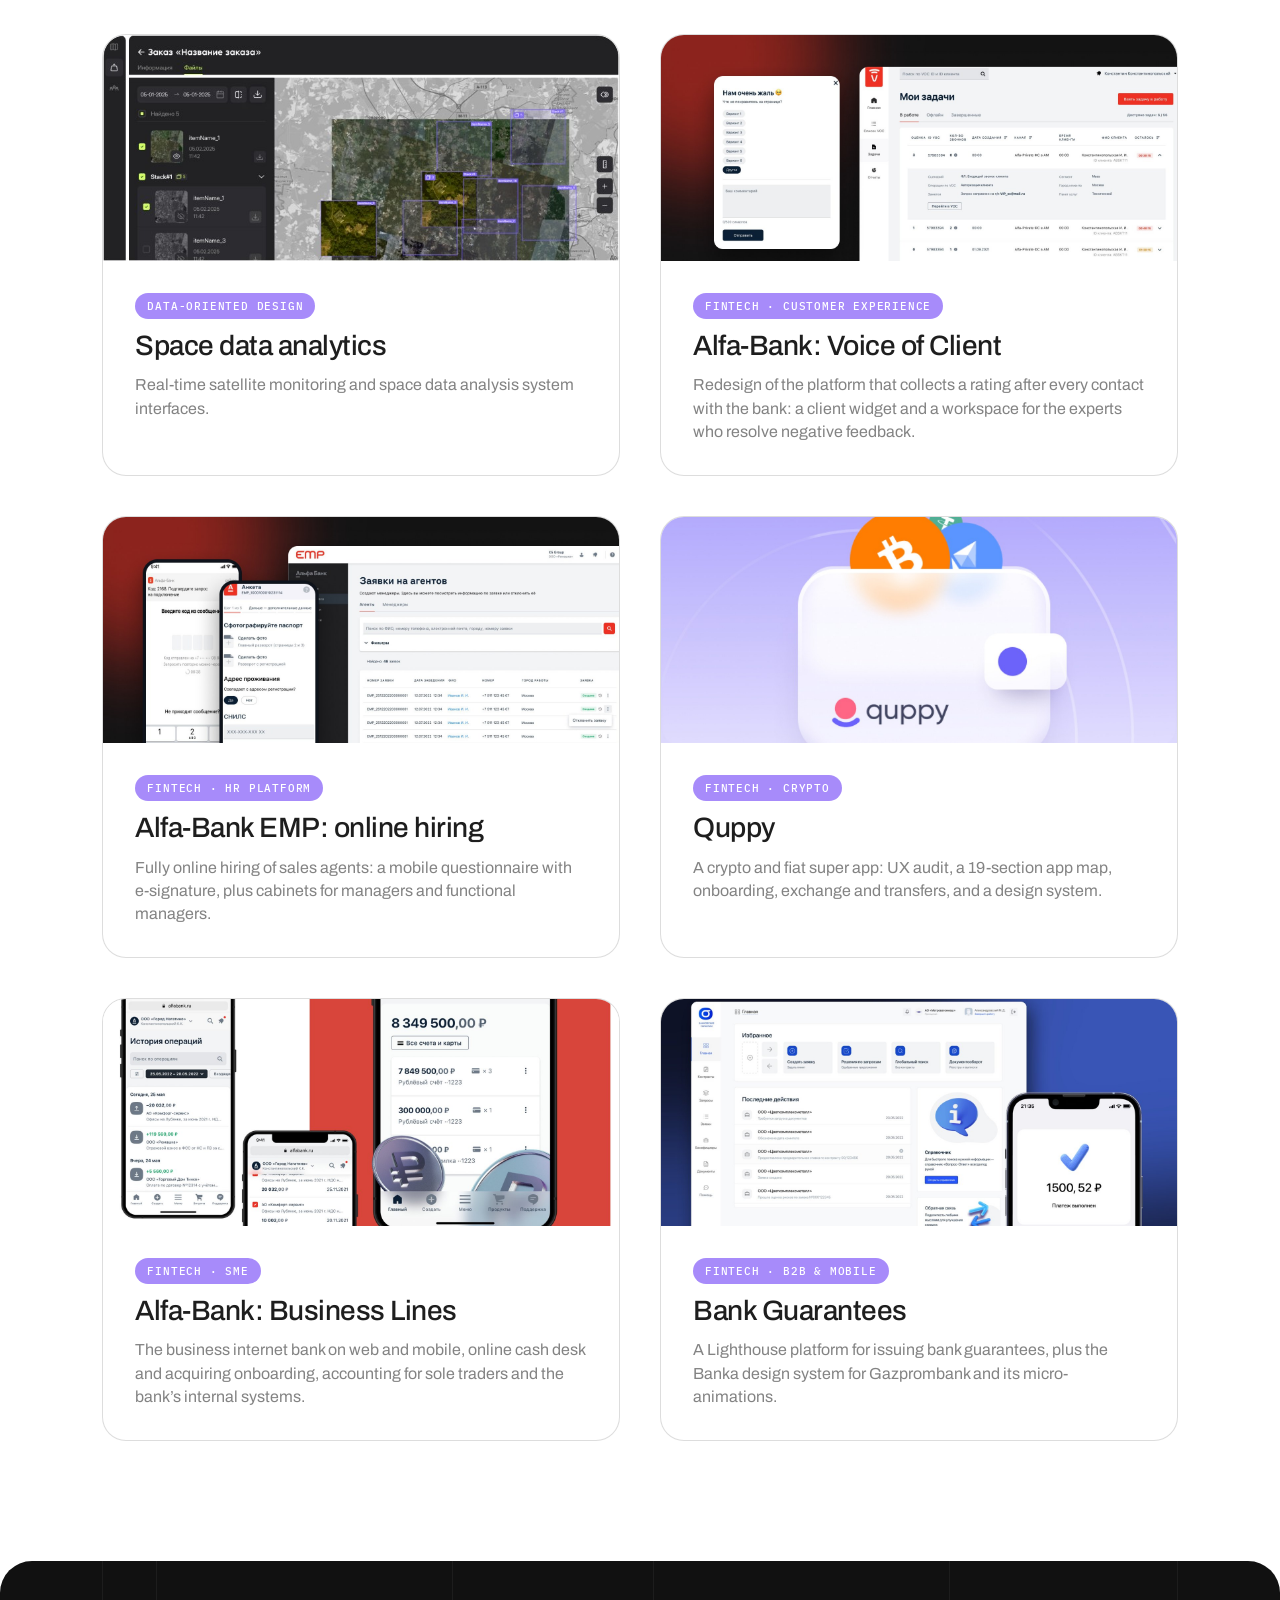
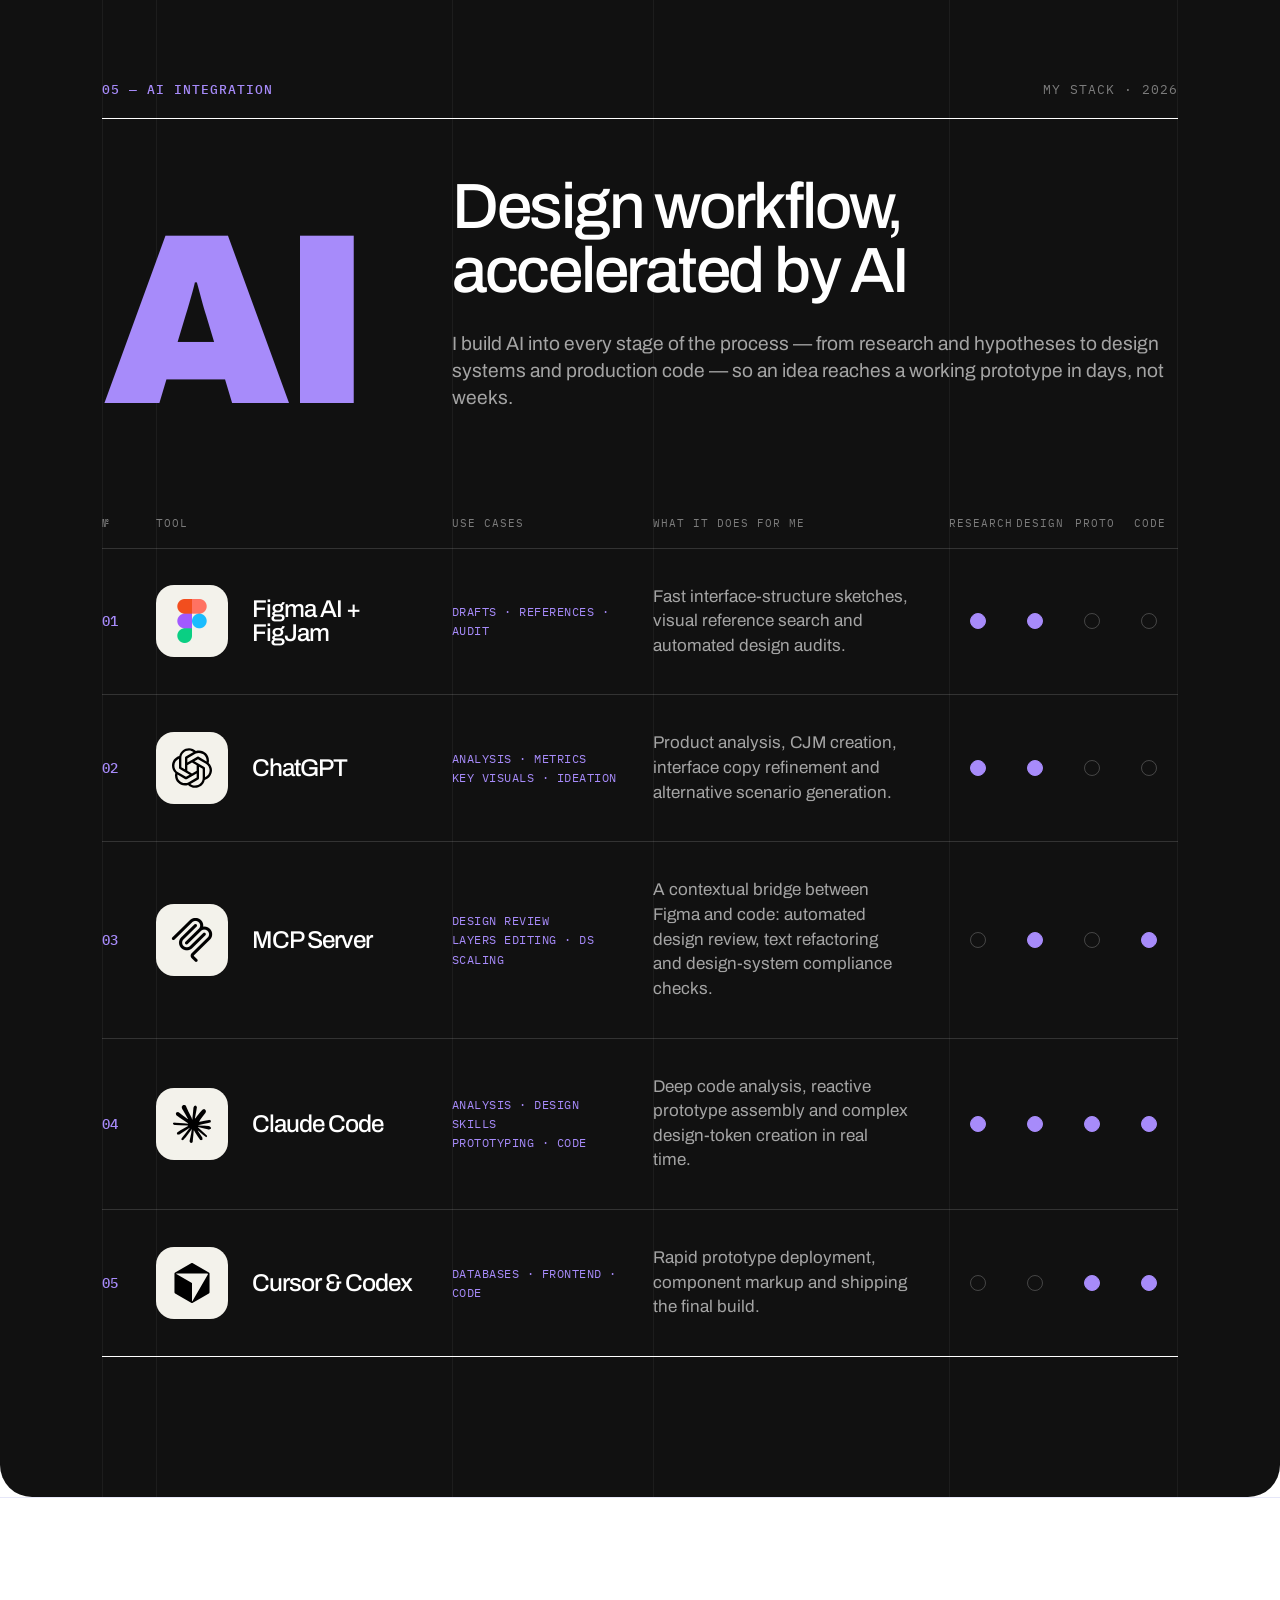
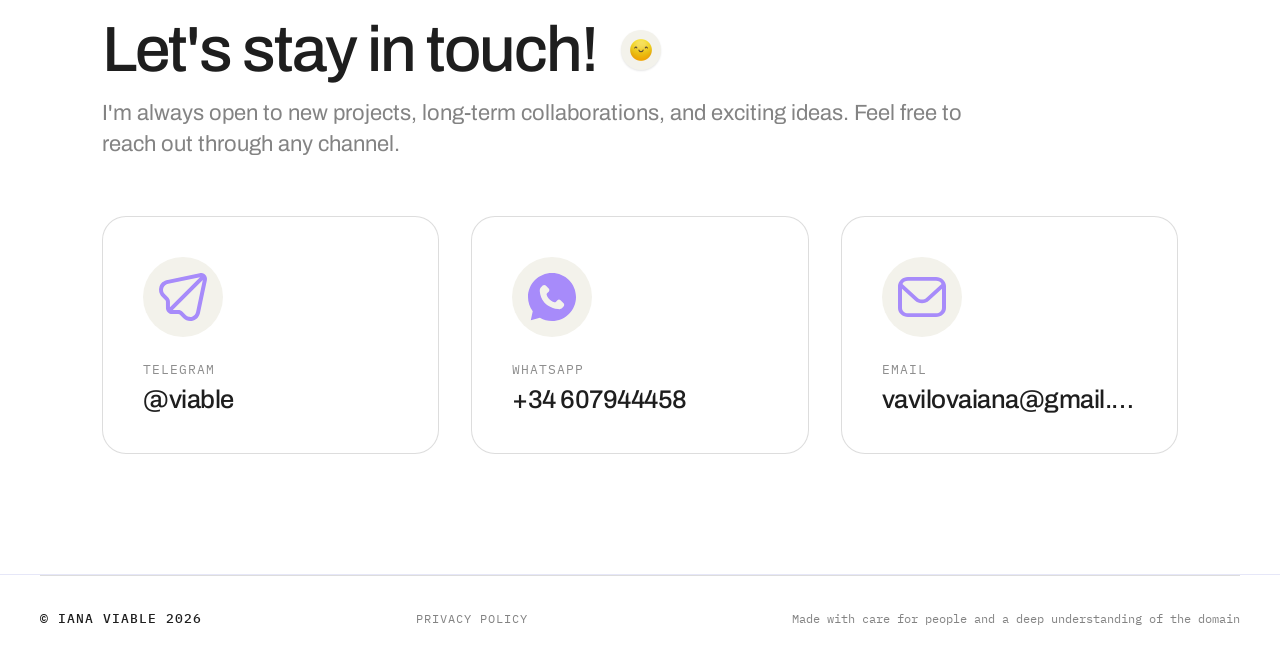
==== commit ca4dd502: "Add files via upload" ====
--- a/index.html
+++ b/index.html
@@ -113,7 +113,7 @@
     <span class="label-pill" data-ru="Миссия">Mission</span>
 
     <div class="mission__content">
-      <h2 class="mission__headline" data-ru-html="Создавать проекты<br><span class=&quot;mission__script&quot;>с заботой</span> о людях">Creating projects<br><span class="mission__script">with care</span> for people</h2>
+      <h2 class="mission__headline" data-ru-html="Создавать проекты<br><span class=&quot;mission__script&quot;>с заботой</span> о людях">Creating projects<br><span class="mission__script mission__script--art"><img src="assets/img/mission-with-care.svg" alt="with care" width="431" height="162"></span>for people</h2>
 
       <div class="mission__details">
         <p class="mission__statement" data-ru-html="Люди — в центре всего, что я создаю <span aria-hidden=&quot;true&quot;>❤️</span>">People are at the center of everything I create <span aria-hidden="true">❤️</span></p>
--- a/css/styles.css
+++ b/css/styles.css
@@ -1279,3 +1279,27 @@
 @media (max-width: 560px) { .ai-stack__logo--img img { width: 35px; height: 35px; } }
 /* Mission on narrow screens: column layout must not inherit the 480px flex-basis as height */
 @media (max-width: 1100px) { .mission__headline, .mission__details { flex: 0 0 auto; } }
+
+/* Mission — "with care" is the real Amsterdam Handwriting lettering, exported from Figma
+   (node 20009002:5372) as outlined vector. Geometry in em of the 90px headline:
+   art 431×162px, starts 12px left of the text and 45px above line 2, "for people" at x=438.5px. */
+.mission__script--art {
+  display: inline-block;
+  position: relative;
+  vertical-align: top;
+  font-size: 1em;
+  width: 4.872em;   /* 438.5 / 90 */
+  height: 1.11em;   /* one line box */
+  line-height: inherit;
+}
+.mission__script--art img {
+  position: absolute;
+  left: -0.132em;   /* -11.9 / 90 */
+  top: -0.497em;    /* (55.3 - 100) / 90 */
+  width: 4.789em;   /* 431 / 90 */
+  height: auto;
+  max-width: none;
+  pointer-events: none;
+}
+/* Keep the two Figma lines intact ("Creating projects" / "with care for people") where there is room */
+@media (min-width: 768px) { .mission__headline { white-space: nowrap; } }
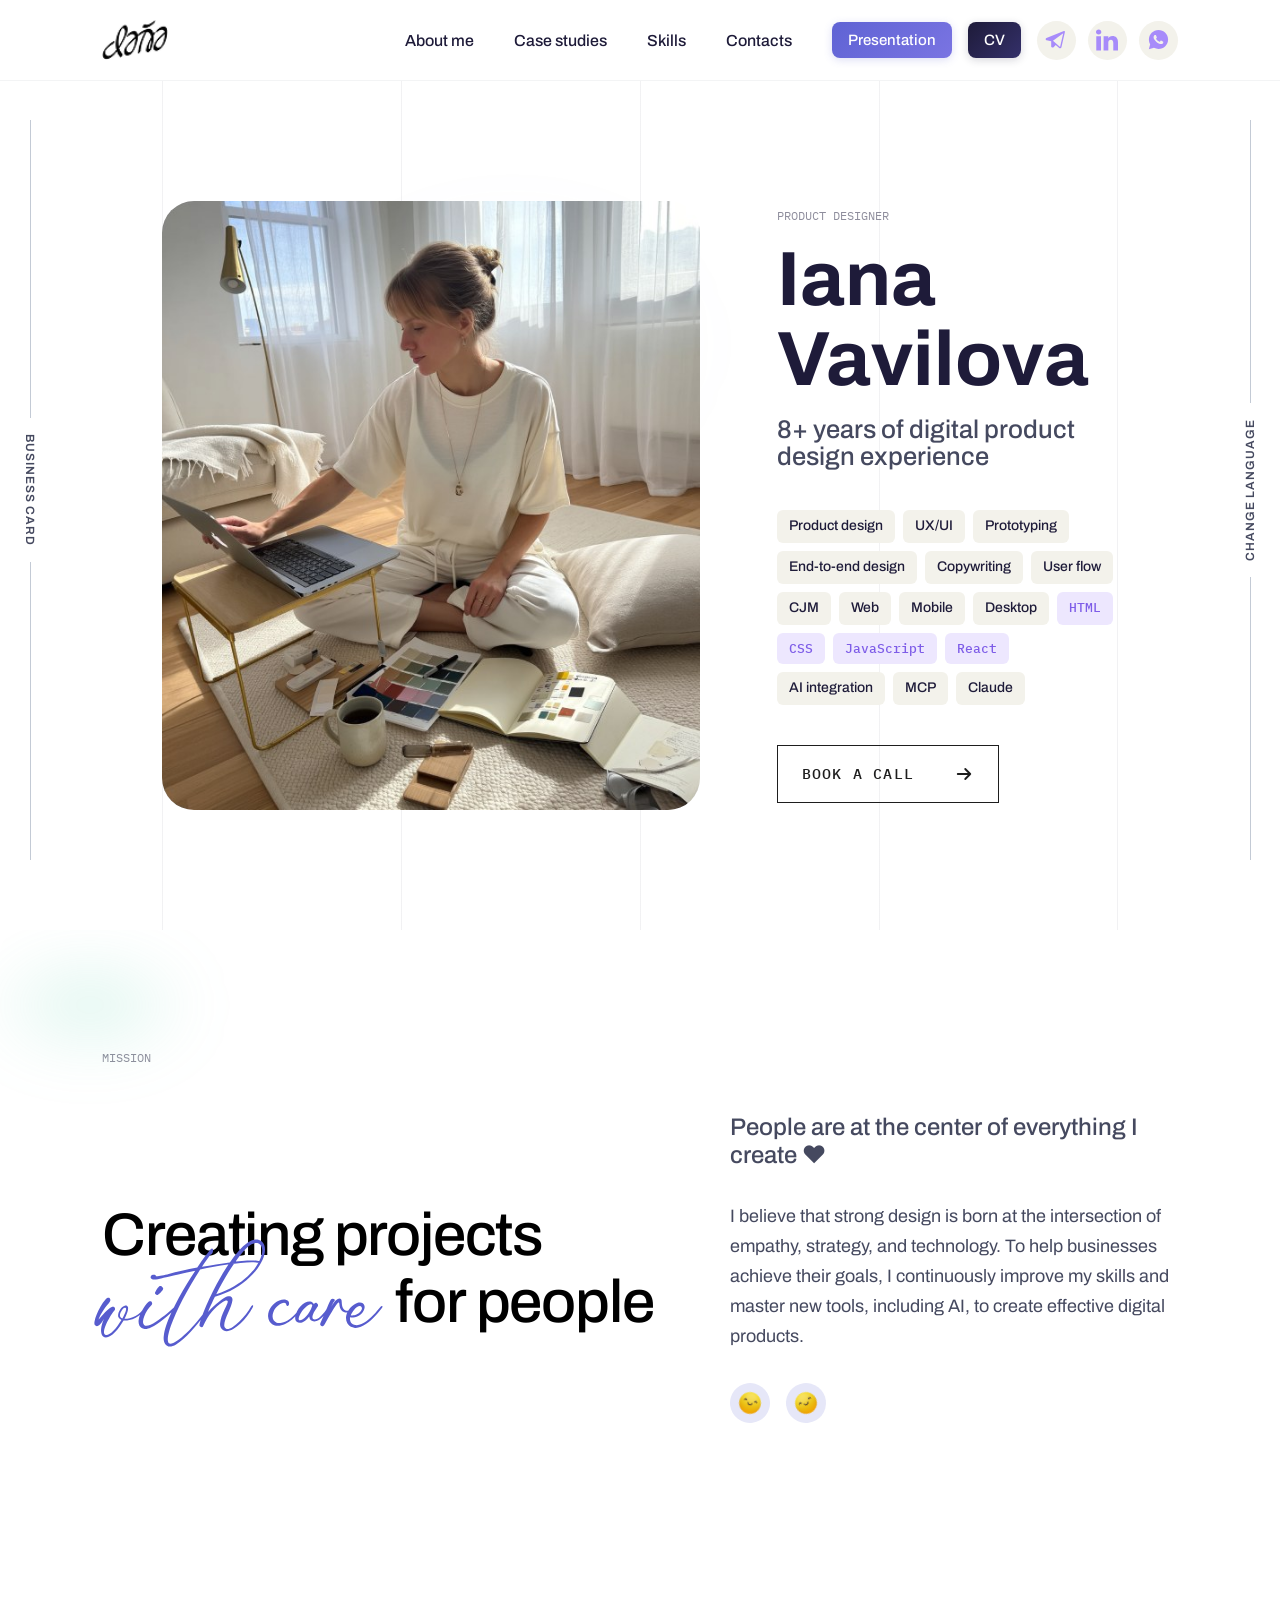
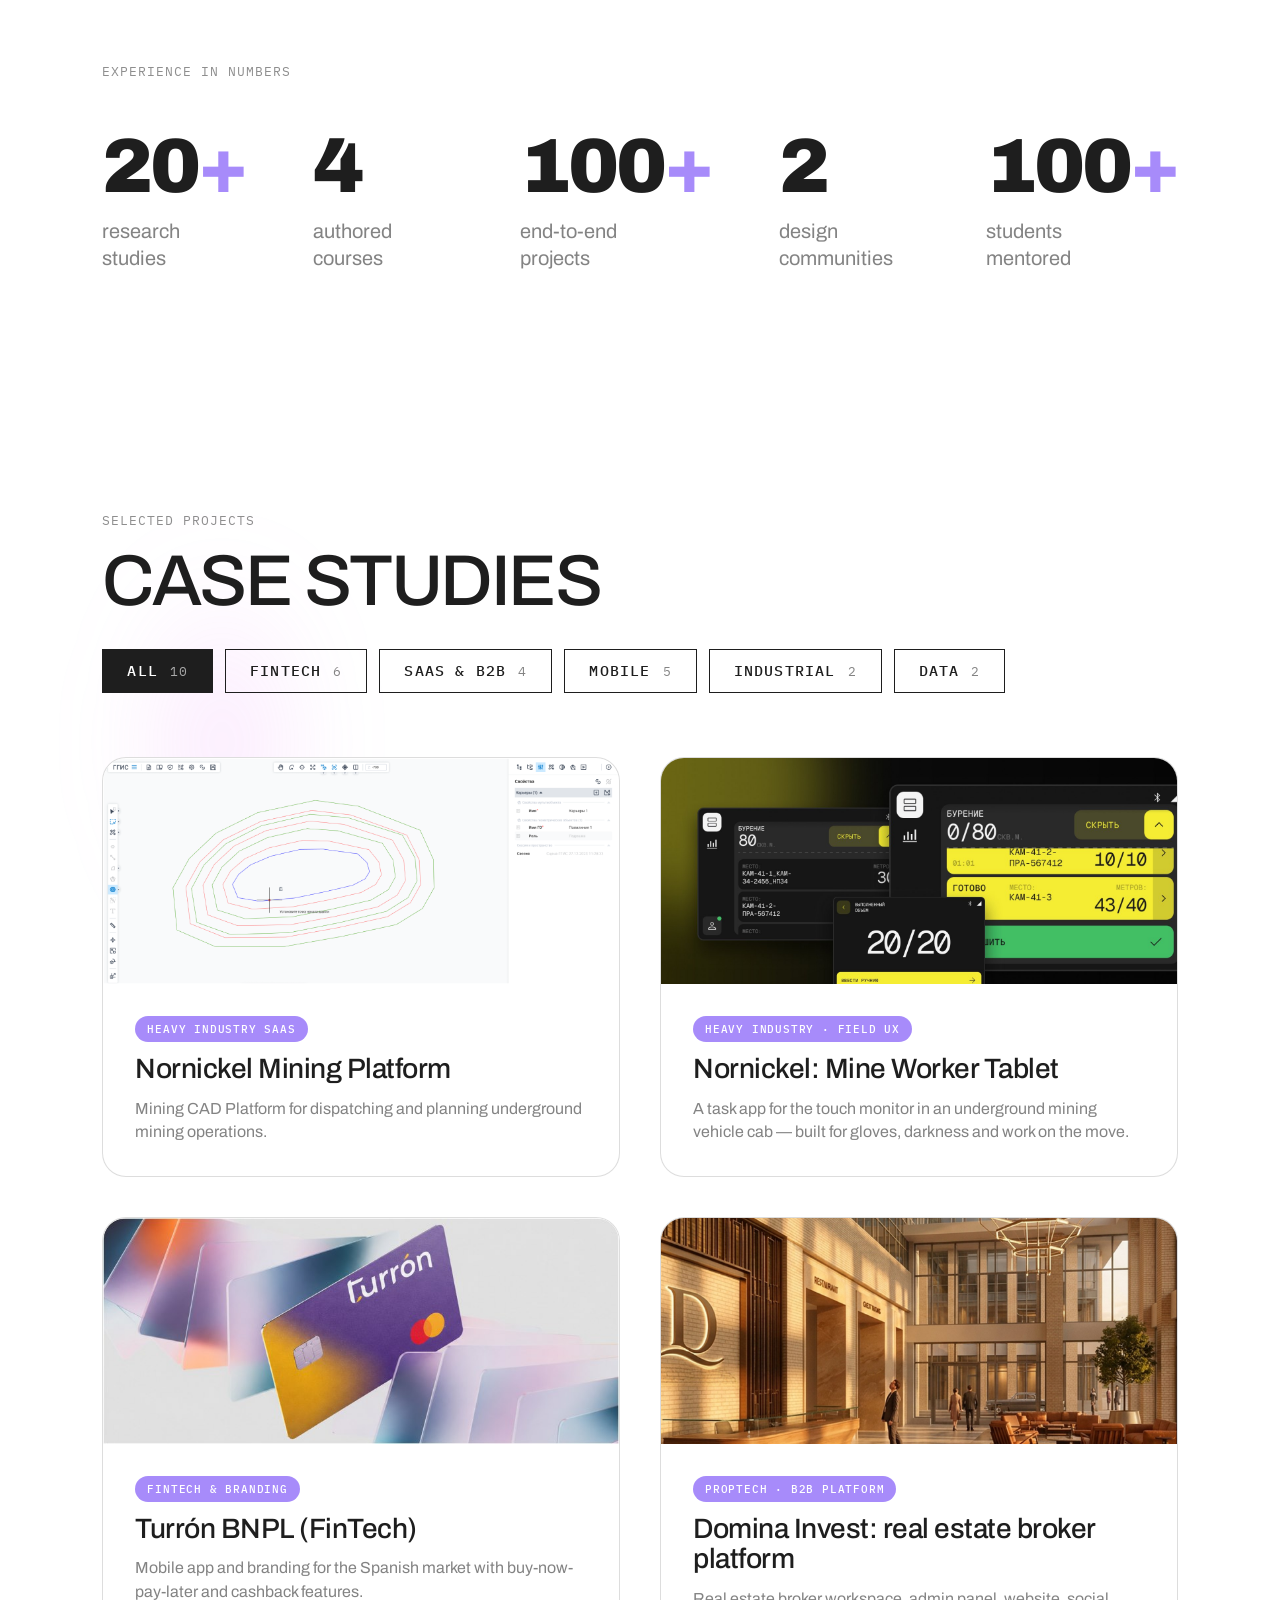
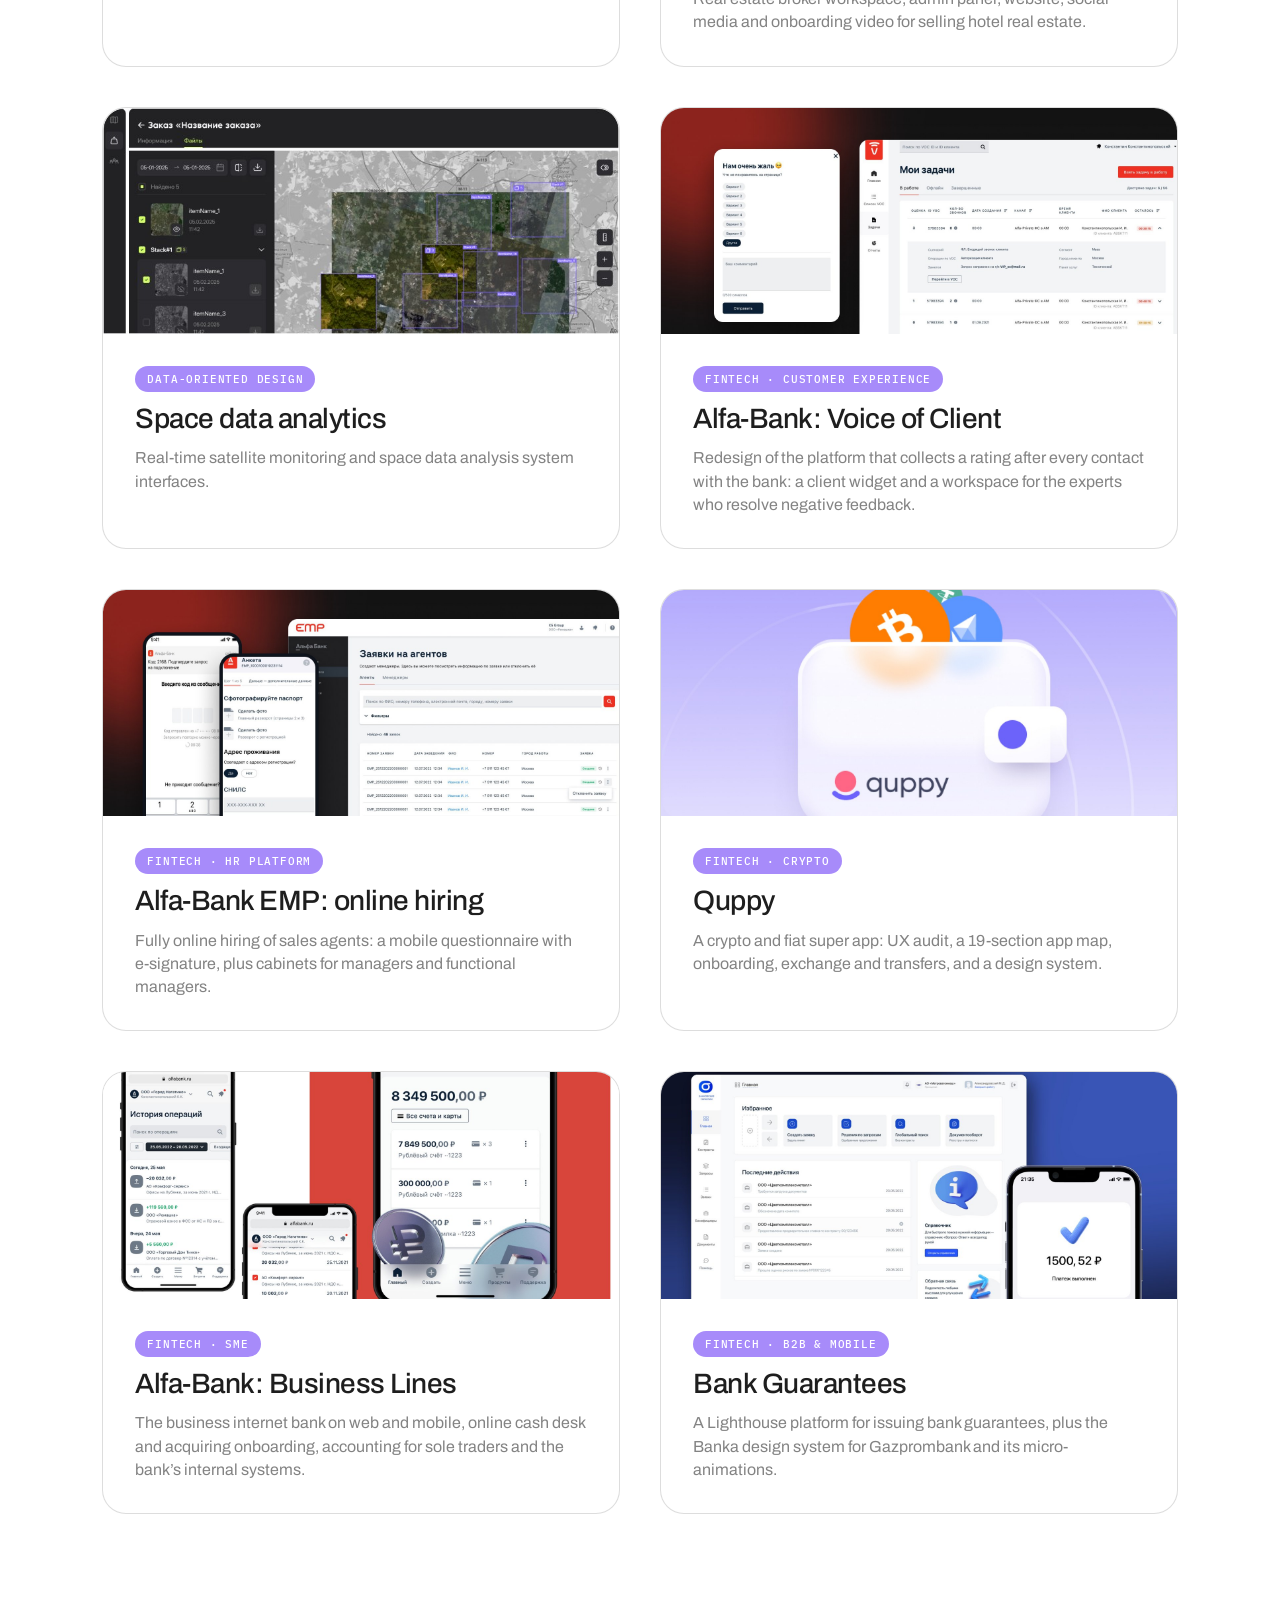
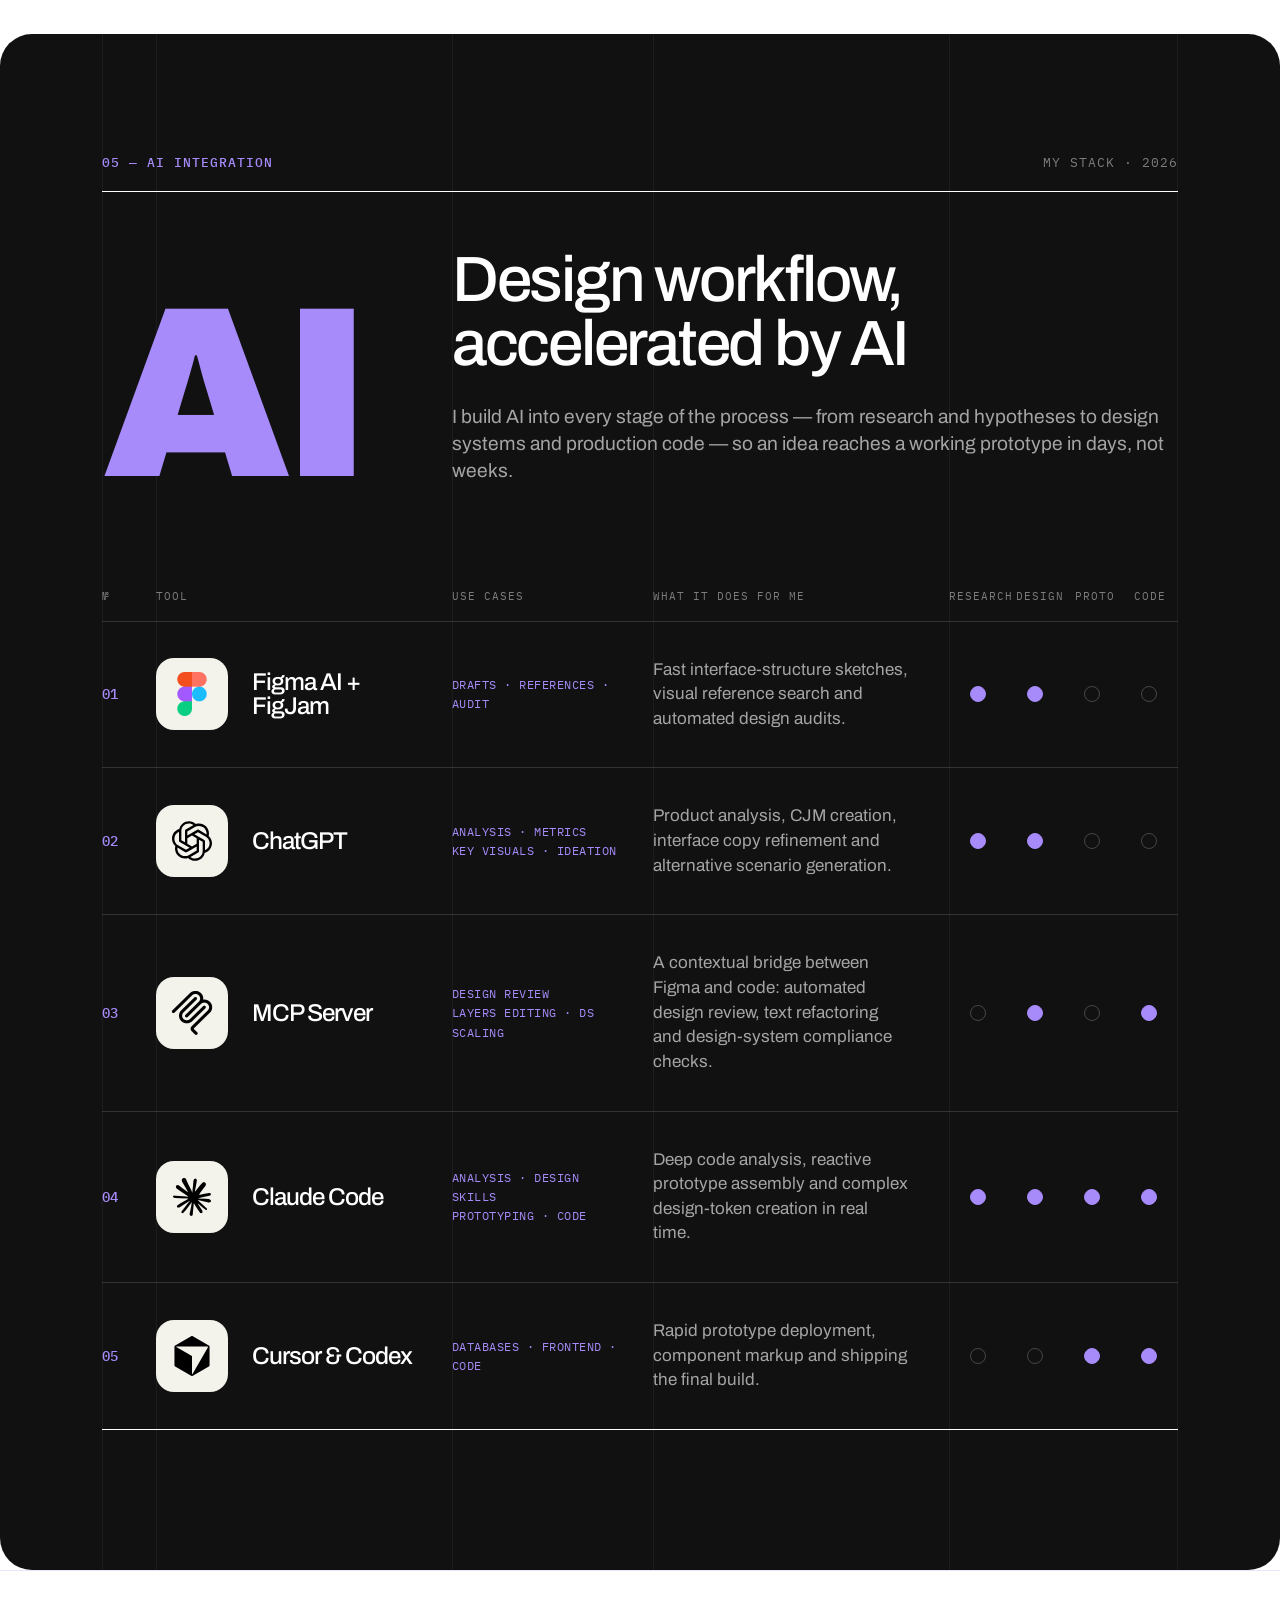
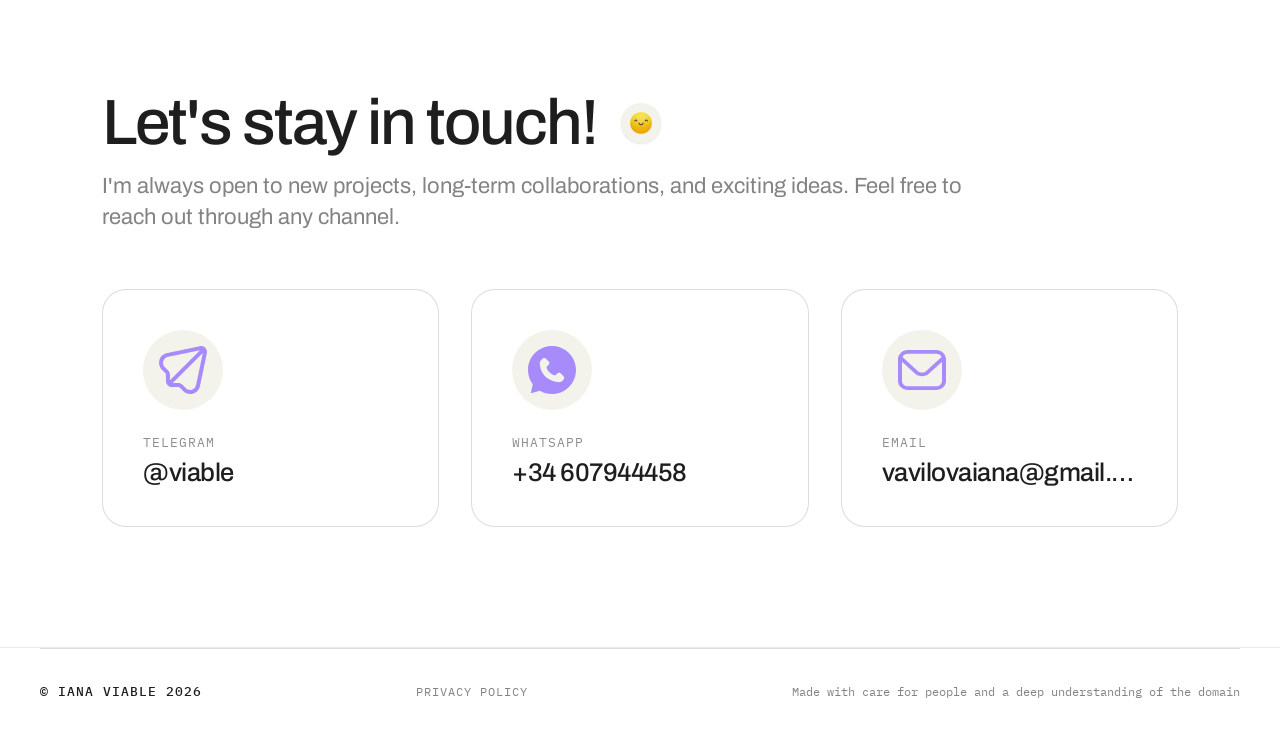
==== commit db902f58: "Add files via upload" ====
--- a/index.html
+++ b/index.html
@@ -12,7 +12,7 @@
 <link rel="apple-touch-icon" href="assets/img/apple-touch-icon.png">
 <link rel="preconnect" href="https://fonts.googleapis.com">
 <link rel="preconnect" href="https://fonts.gstatic.com" crossorigin>
-<link href="https://fonts.googleapis.com/css2?family=Inter:ital,wght@0,400;0,500;0,600;0,700;0,800;1,500&family=Archivo:wght@400;500;900&family=IBM+Plex+Mono:wght@400;500&display=swap" rel="stylesheet">
+<link href="https://fonts.googleapis.com/css2?family=Inter:ital,wght@0,400;0,500;0,600;0,700;0,800;0,900;1,500&family=Archivo:ital,wght@0,400;0,500;0,600;0,700;0,800;0,900;1,500&family=IBM+Plex+Mono:wght@400;500&display=swap" rel="stylesheet">
 <link rel="stylesheet" href="css/styles.css?v=20261124b">
 </head>
 <body>
@@ -161,10 +161,18 @@
     <div class="showcase__header">
       <span class="label-pill" data-ru="Избранные проекты">Selected projects</span>
       <h2 class="showcase__title" data-ru="Кейсы">Case studies</h2>
+      <div class="case-filters" role="group" aria-label="Filter case studies" data-ru-aria-label="Фильтр кейсов">
+        <button type="button" class="filter-chip is-active" data-filter="all" aria-pressed="true"><span class="filter-chip__label" data-ru="Все">All</span><span class="filter-chip__count"></span></button>
+        <button type="button" class="filter-chip" data-filter="fintech" aria-pressed="false"><span class="filter-chip__label" data-ru="Финтех">FinTech</span><span class="filter-chip__count"></span></button>
+        <button type="button" class="filter-chip" data-filter="saas" aria-pressed="false"><span class="filter-chip__label" data-ru="SaaS и B2B">SaaS &amp; B2B</span><span class="filter-chip__count"></span></button>
+        <button type="button" class="filter-chip" data-filter="mobile" aria-pressed="false"><span class="filter-chip__label" data-ru="Мобильные">Mobile</span><span class="filter-chip__count"></span></button>
+        <button type="button" class="filter-chip" data-filter="industrial" aria-pressed="false"><span class="filter-chip__label" data-ru="Промышленность">Industrial</span><span class="filter-chip__count"></span></button>
+        <button type="button" class="filter-chip" data-filter="data" aria-pressed="false"><span class="filter-chip__label" data-ru="Данные">Data</span><span class="filter-chip__count"></span></button>
+      </div>
     </div>
 
     <div class="projects-grid">
-      <a class="project-card" href="case-studies/nornickel.html">
+      <a class="project-card" href="case-studies/nornickel.html" data-categories="saas industrial data">
         <div class="project-card__image">
           <img src="assets/img/photos/project-nornickel.png" alt="Nornickel Mining Platform preview" width="780" height="342" loading="lazy">
         </div>
@@ -175,7 +183,7 @@
         </div>
       </a>
 
-      <a class="project-card project-card--muted" href="case-studies/nornickel-tablet.html">
+      <a class="project-card project-card--muted" href="case-studies/nornickel-tablet.html" data-categories="industrial mobile">
         <div class="project-card__image">
           <img src="assets/img/photos/project-nornickel-tablet.jpg" alt="Nornickel mine worker tablet preview: drilling task screens in yellow on black" width="780" height="342" loading="lazy">
         </div>
@@ -186,7 +194,7 @@
         </div>
       </a>
 
-      <a class="project-card" href="case-studies/turron.html">
+      <a class="project-card" href="case-studies/turron.html" data-categories="fintech mobile">
         <div class="project-card__image">
           <img src="assets/img/photos/project-turron.jpg" alt="Turrón BNPL preview" width="780" height="342" loading="lazy">
         </div>
@@ -197,7 +205,7 @@
         </div>
       </a>
 
-      <a class="project-card project-card--muted" href="case-studies/domina.html">
+      <a class="project-card project-card--muted" href="case-studies/domina.html" data-categories="saas">
         <div class="project-card__image">
           <img src="assets/img/photos/project-domina.jpg" alt="Domina Invest partner platform preview" width="780" height="342" loading="lazy">
         </div>
@@ -208,7 +216,7 @@
         </div>
       </a>
 
-      <a class="project-card project-card--muted" href="case-studies/space-data.html">
+      <a class="project-card project-card--muted" href="case-studies/space-data.html" data-categories="data">
         <div class="project-card__image">
           <img src="assets/img/photos/project-space-data.jpg" alt="Space data analytics preview" width="780" height="342" loading="lazy">
         </div>
@@ -219,7 +227,7 @@
         </div>
       </a>
 
-      <a class="project-card" href="case-studies/alfa-voc.html">
+      <a class="project-card" href="case-studies/alfa-voc.html" data-categories="fintech">
         <div class="project-card__image">
           <img src="assets/img/photos/project-alfa-voc.jpg" alt="Alfa-Bank Voice of Client preview: rating widget and expert task list" width="780" height="342" loading="lazy">
         </div>
@@ -230,7 +238,7 @@
         </div>
       </a>
 
-      <a class="project-card" href="case-studies/alfa-emp.html">
+      <a class="project-card" href="case-studies/alfa-emp.html" data-categories="fintech mobile">
         <div class="project-card__image">
           <img src="assets/img/photos/project-alfa-emp.jpg" alt="Alfa-Bank EMP preview: mobile candidate questionnaire and agent requests table" width="780" height="342" loading="lazy">
         </div>
@@ -241,7 +249,7 @@
         </div>
       </a>
 
-      <a class="project-card project-card--muted" href="case-studies/quppy.html">
+      <a class="project-card project-card--muted" href="case-studies/quppy.html" data-categories="fintech mobile">
         <div class="project-card__image">
           <img src="assets/img/photos/project-quppy.jpg" alt="Quppy wallet illustration with Bitcoin, Ethereum and Tether coins" width="780" height="342" loading="lazy">
         </div>
@@ -252,7 +260,7 @@
         </div>
       </a>
 
-      <a class="project-card" href="case-studies/business-lines.html">
+      <a class="project-card" href="case-studies/business-lines.html" data-categories="fintech saas">
         <div class="project-card__image">
           <img src="assets/img/photos/project-business-lines.jpg" alt="Alfa-Bank business internet bank on mobile" data-ru-alt="Интернет-банк Альфа-Бизнес в мобильном" width="780" height="342" loading="lazy">
         </div>
@@ -263,7 +271,7 @@
         </div>
       </a>
 
-      <a class="project-card project-card--muted" href="case-studies/bank-guarantees.html">
+      <a class="project-card project-card--muted" href="case-studies/bank-guarantees.html" data-categories="fintech saas mobile">
         <div class="project-card__image">
           <img src="assets/img/photos/project-bank-guarantees.jpg" alt="Lighthouse bank guarantees platform and a mobile payment status screen" data-ru-alt="Платформа банковских гарантий Lighthouse и мобильный статусный экран" width="780" height="342" loading="lazy">
         </div>
--- a/css/styles.css
+++ b/css/styles.css
@@ -1303,3 +1303,81 @@
 }
 /* Keep the two Figma lines intact ("Creating projects" / "with care for people") where there is room */
 @media (min-width: 768px) { .mission__headline { white-space: nowrap; } }
+
+/* ==========================================================================
+   Typography: Archivo for EN, Inter for RU (2026-11-26)
+   One family per language for headings and body. Mono labels (IBM Plex Mono),
+   the "with care" lettering and case-study brand fonts are unchanged.
+   ========================================================================== */
+:root {
+  --font-en: "Archivo", "Inter", -apple-system, BlinkMacSystemFont, "Segoe UI", Roboto, Helvetica, Arial, sans-serif;
+  --font-ru: "Inter", -apple-system, BlinkMacSystemFont, "Segoe UI", Roboto, Helvetica, Arial, sans-serif;
+  --font-sans: var(--font-en);
+  --bc-sans: var(--font-en);
+}
+html[lang="ru"] {
+  --font-sans: var(--font-ru);
+  --bc-sans: var(--font-ru);
+}
+body,
+.mission__headline,
+.mission__statement,
+.mission__text,
+.ai-stack__monogram { font-family: var(--font-sans); }
+
+/* ==========================================================================
+   Case studies filters (2026-11-26) — Figma "Filter chip" (Design System)
+   Book-a-Call language: mono uppercase, 1.5px ink outline, square corners.
+   Default = outline · Hover = lilac · Selected = ink fill.
+   ========================================================================== */
+.case-filters {
+  display: flex;
+  flex-wrap: wrap;
+  gap: 12px;
+  margin-top: 16px;
+}
+.filter-chip {
+  display: inline-flex;
+  align-items: center;
+  gap: 12px;
+  padding: 12px 24px;
+  background: none;
+  border: 1.5px solid var(--bc-ink);
+  border-radius: 0;
+  font-family: var(--bc-mono);
+  font-weight: 500;
+  font-size: 15px;
+  line-height: 1.2;
+  letter-spacing: 1.2px;
+  text-transform: uppercase;
+  color: var(--bc-ink);
+  cursor: pointer;
+  transition: background-color .15s ease, color .15s ease, border-color .15s ease;
+}
+.filter-chip__count {
+  font-weight: 400;
+  font-size: 13px;
+  letter-spacing: 1px;
+  color: var(--bc-ink-2);
+}
+.filter-chip:hover { background: var(--bc-lilac); border-color: var(--bc-lilac); color: #fff; }
+.filter-chip:hover .filter-chip__count { color: rgba(255,255,255,0.62); }
+.filter-chip.is-active { background: var(--bc-ink); border-color: var(--bc-ink); color: #fff; }
+.filter-chip.is-active .filter-chip__count { color: rgba(255,255,255,0.62); }
+.filter-chip:focus-visible { outline: 2px solid var(--bc-lilac); outline-offset: 3px; }
+.filter-chip:active { transform: scale(0.98); }
+@media (max-width: 560px) {
+  .case-filters { gap: 8px; }
+  .filter-chip { padding: 10px 16px; font-size: 13px; gap: 8px; }
+  .filter-chip__count { font-size: 12px; }
+}
+
+/* filtering */
+.project-card[hidden] { display: none !important; }
+.projects-grid.is-filtered > :last-child:nth-child(odd) { grid-column: auto; justify-self: stretch; width: auto; }
+@media (min-width: 1101px) {
+  .projects-grid.is-filtered > .project-card.is-solo { grid-column: 1 / -1; justify-self: center; width: calc((100% - 40px) / 2); }
+}
+.project-card.is-entering { animation: card-in .35s ease both; }
+@keyframes card-in { from { opacity: 0; transform: translateY(12px); } to { opacity: 1; transform: none; } }
+@media (prefers-reduced-motion: reduce) { .project-card.is-entering { animation: none; } }
